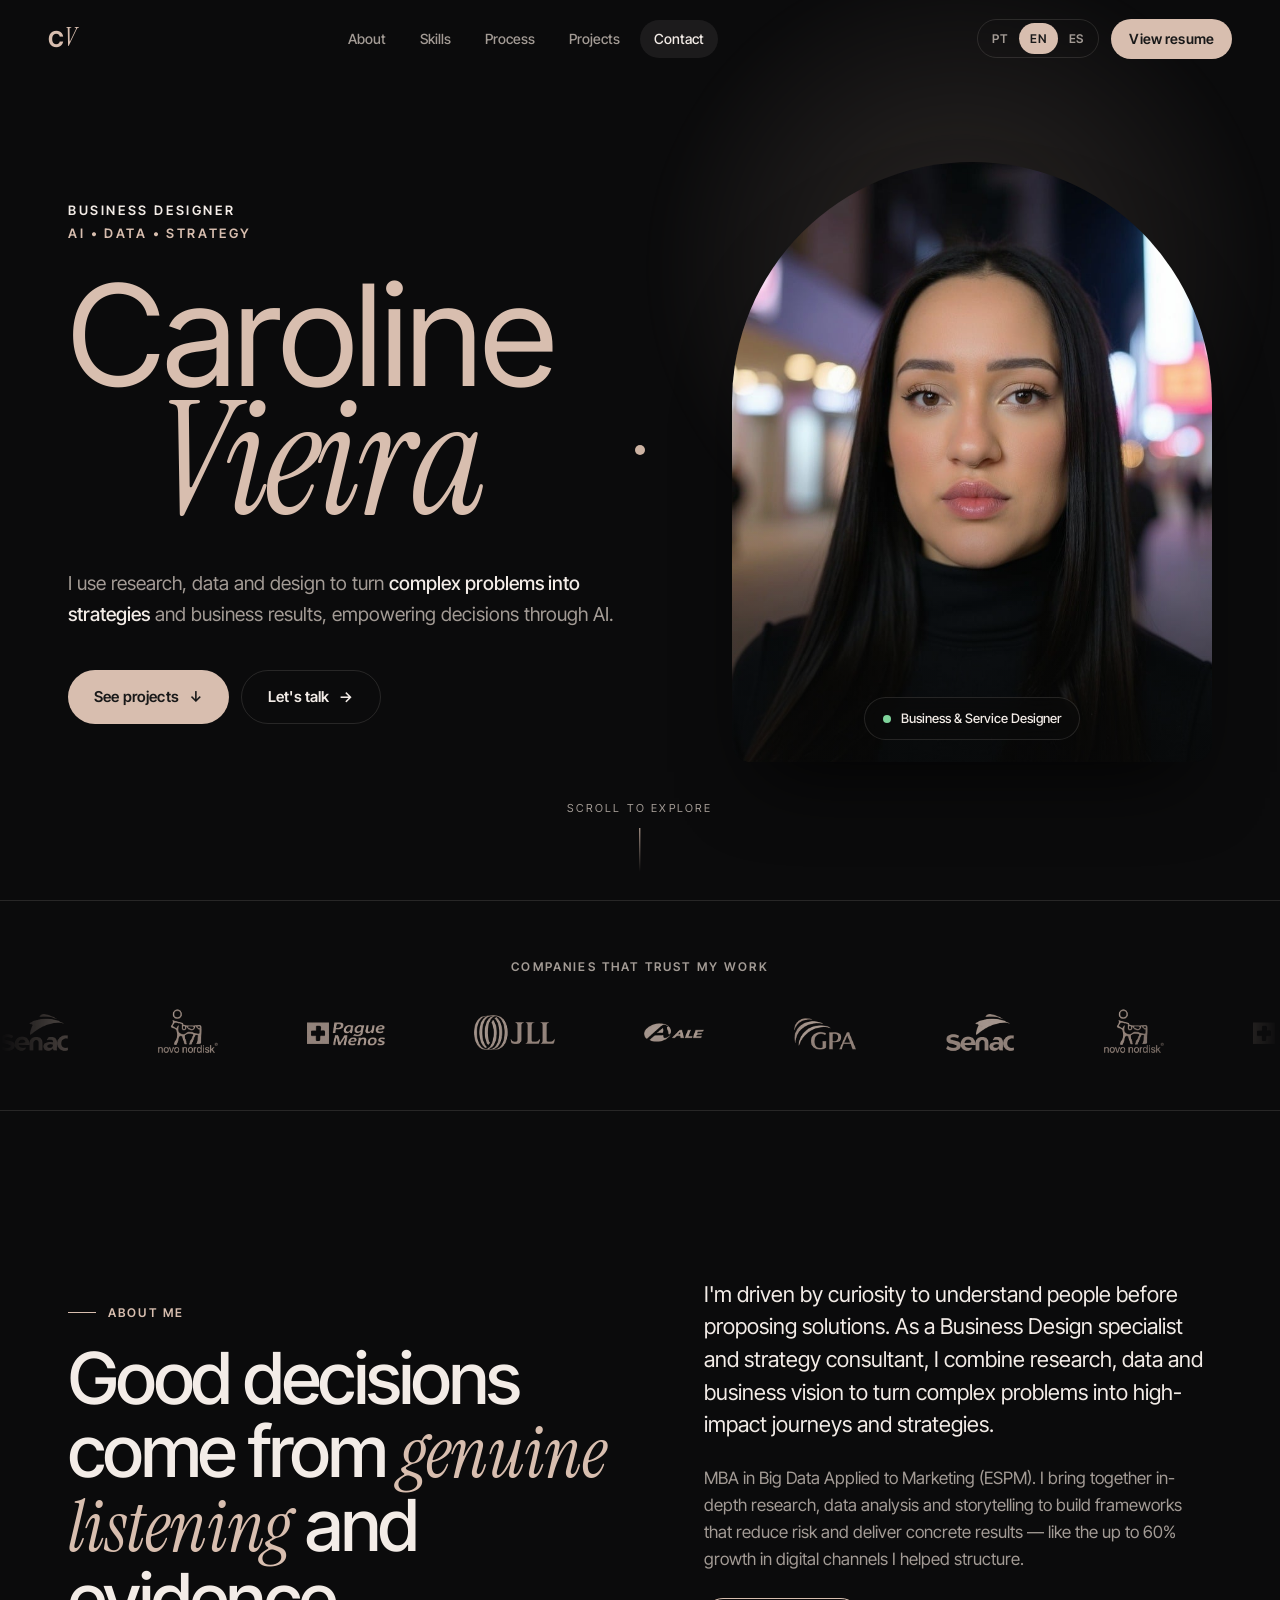
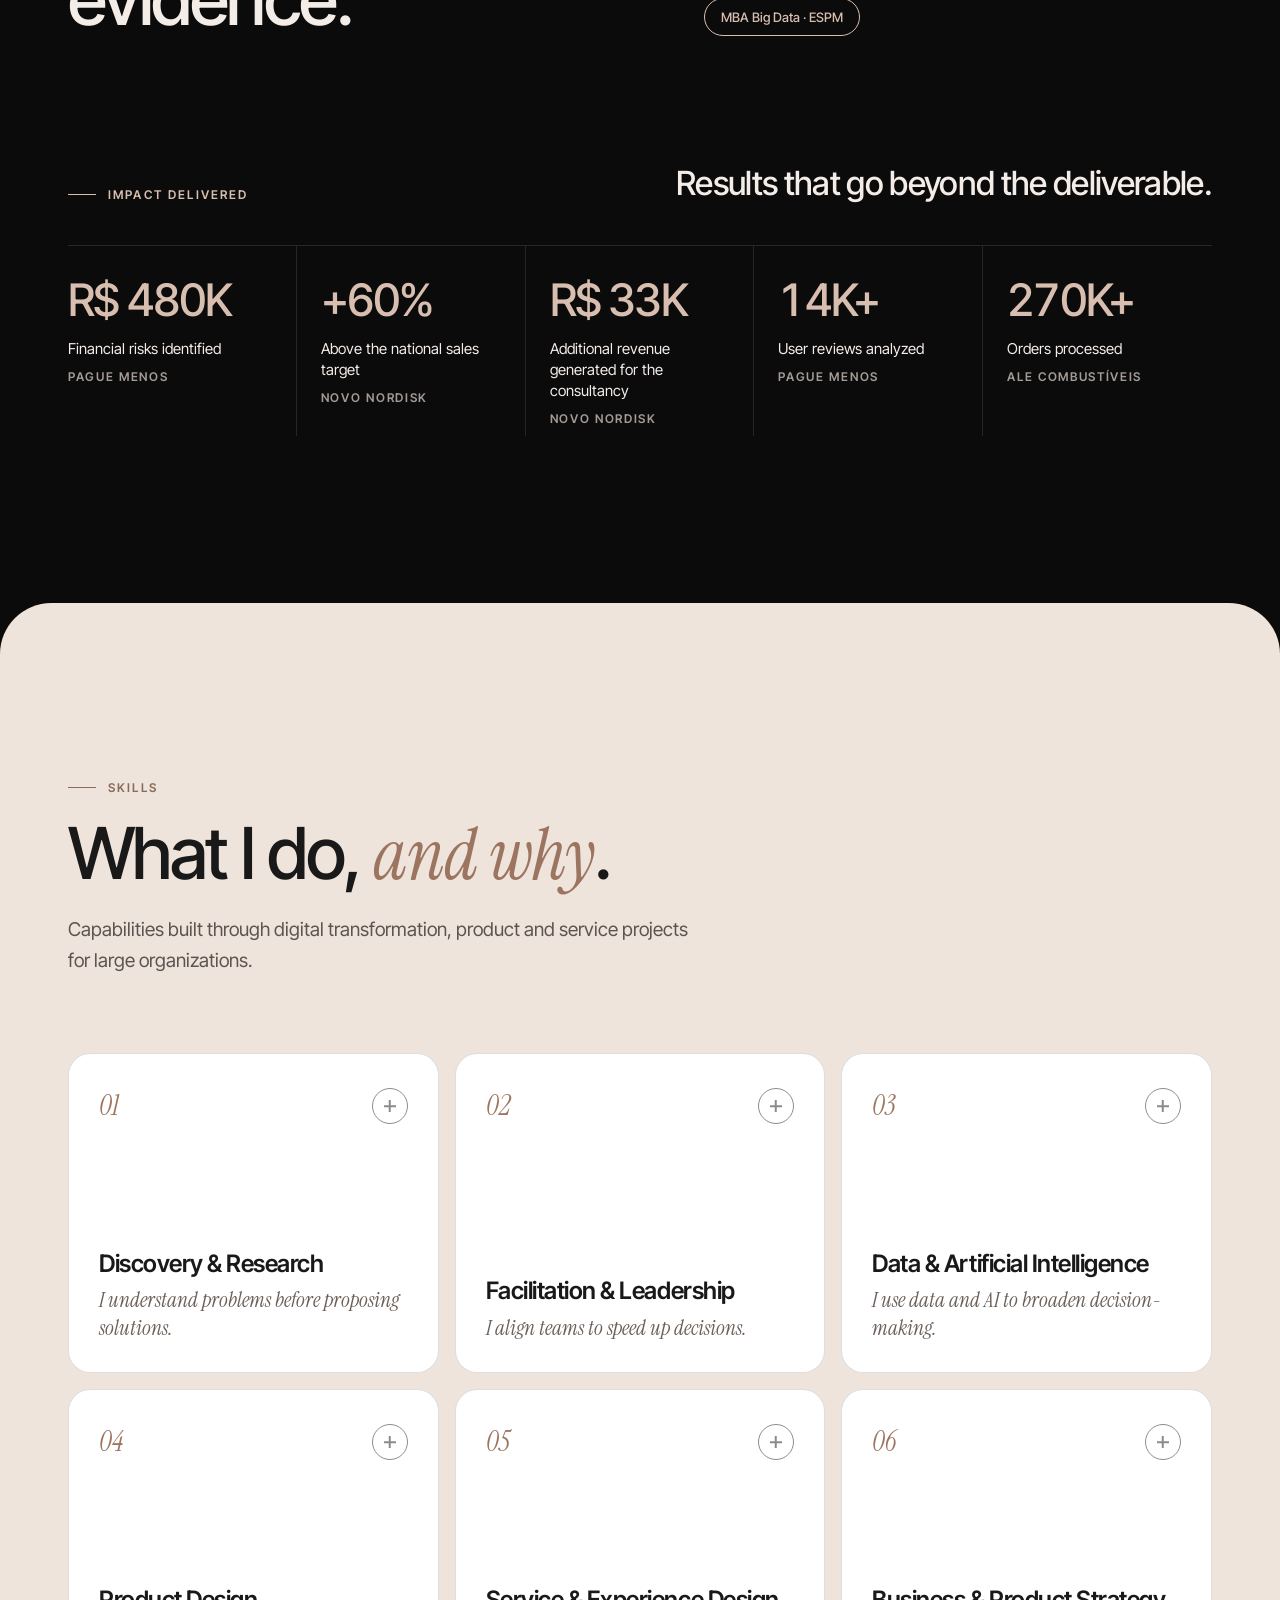
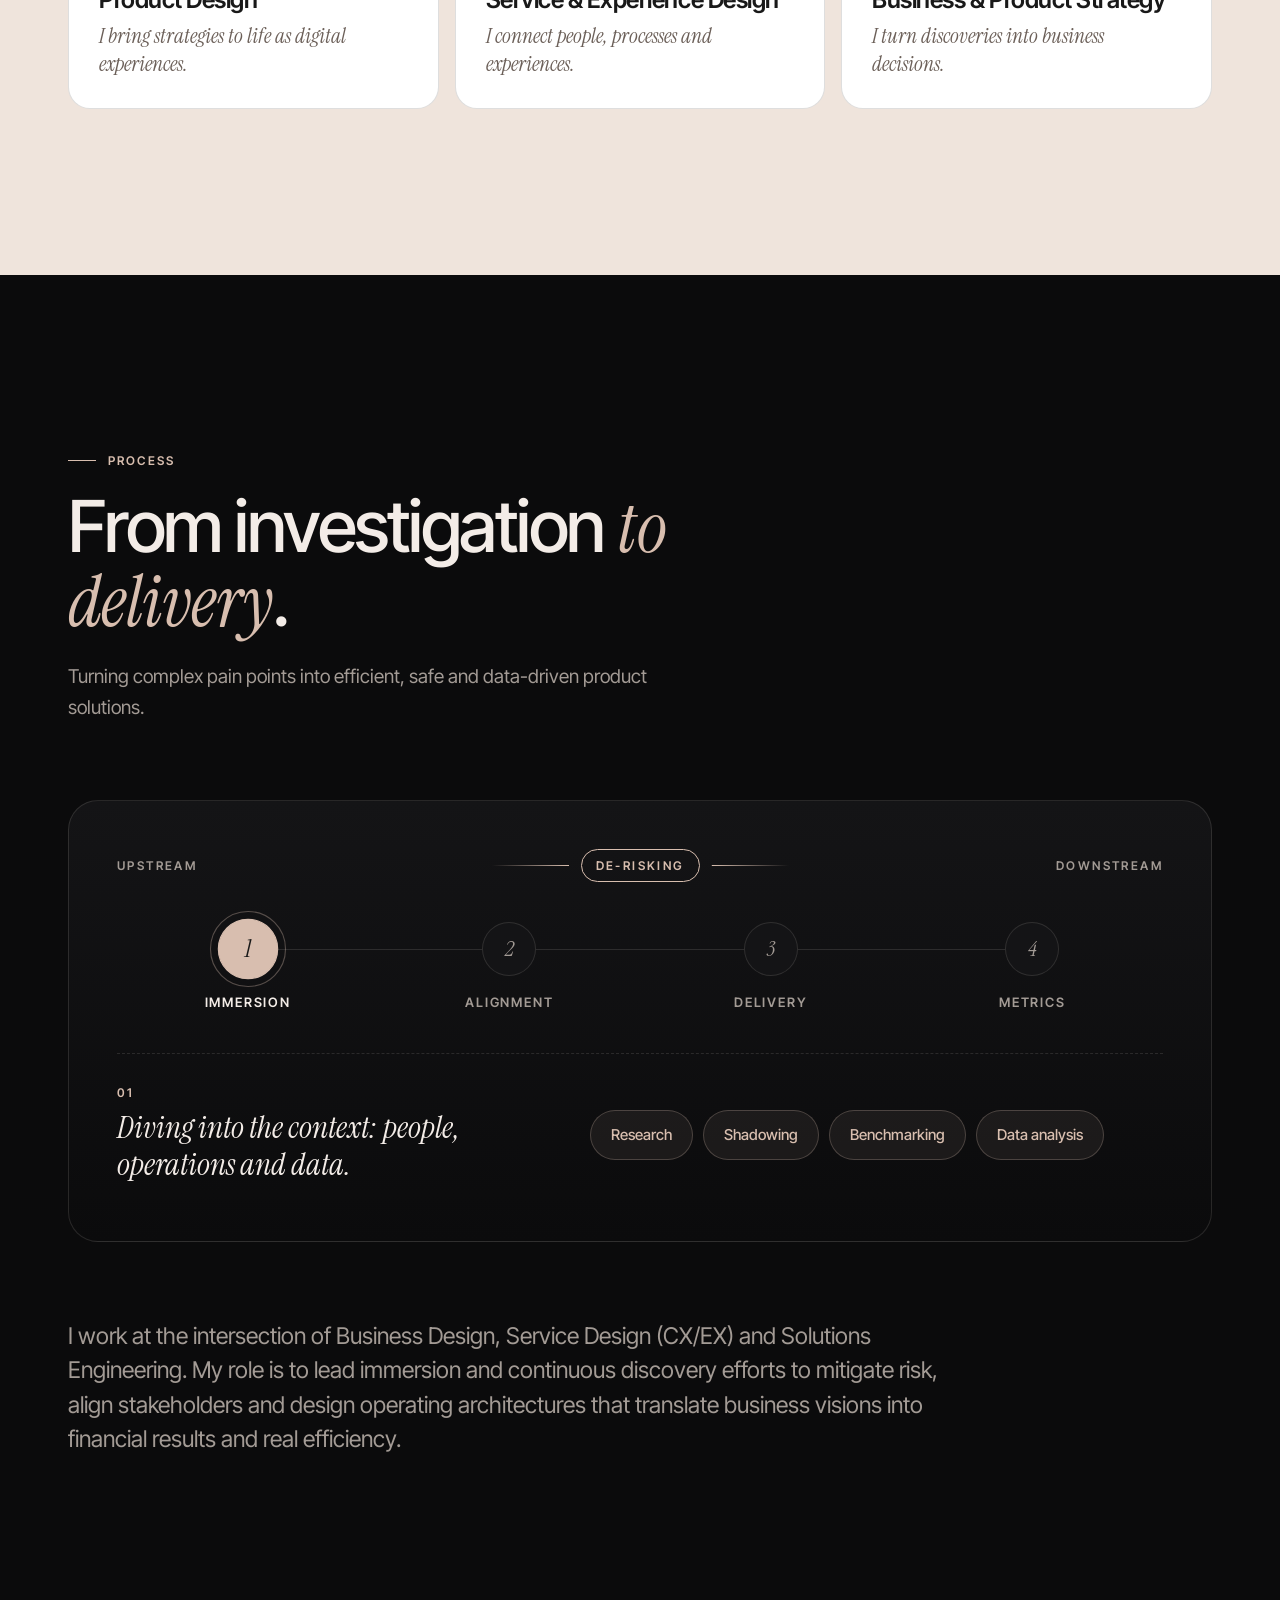
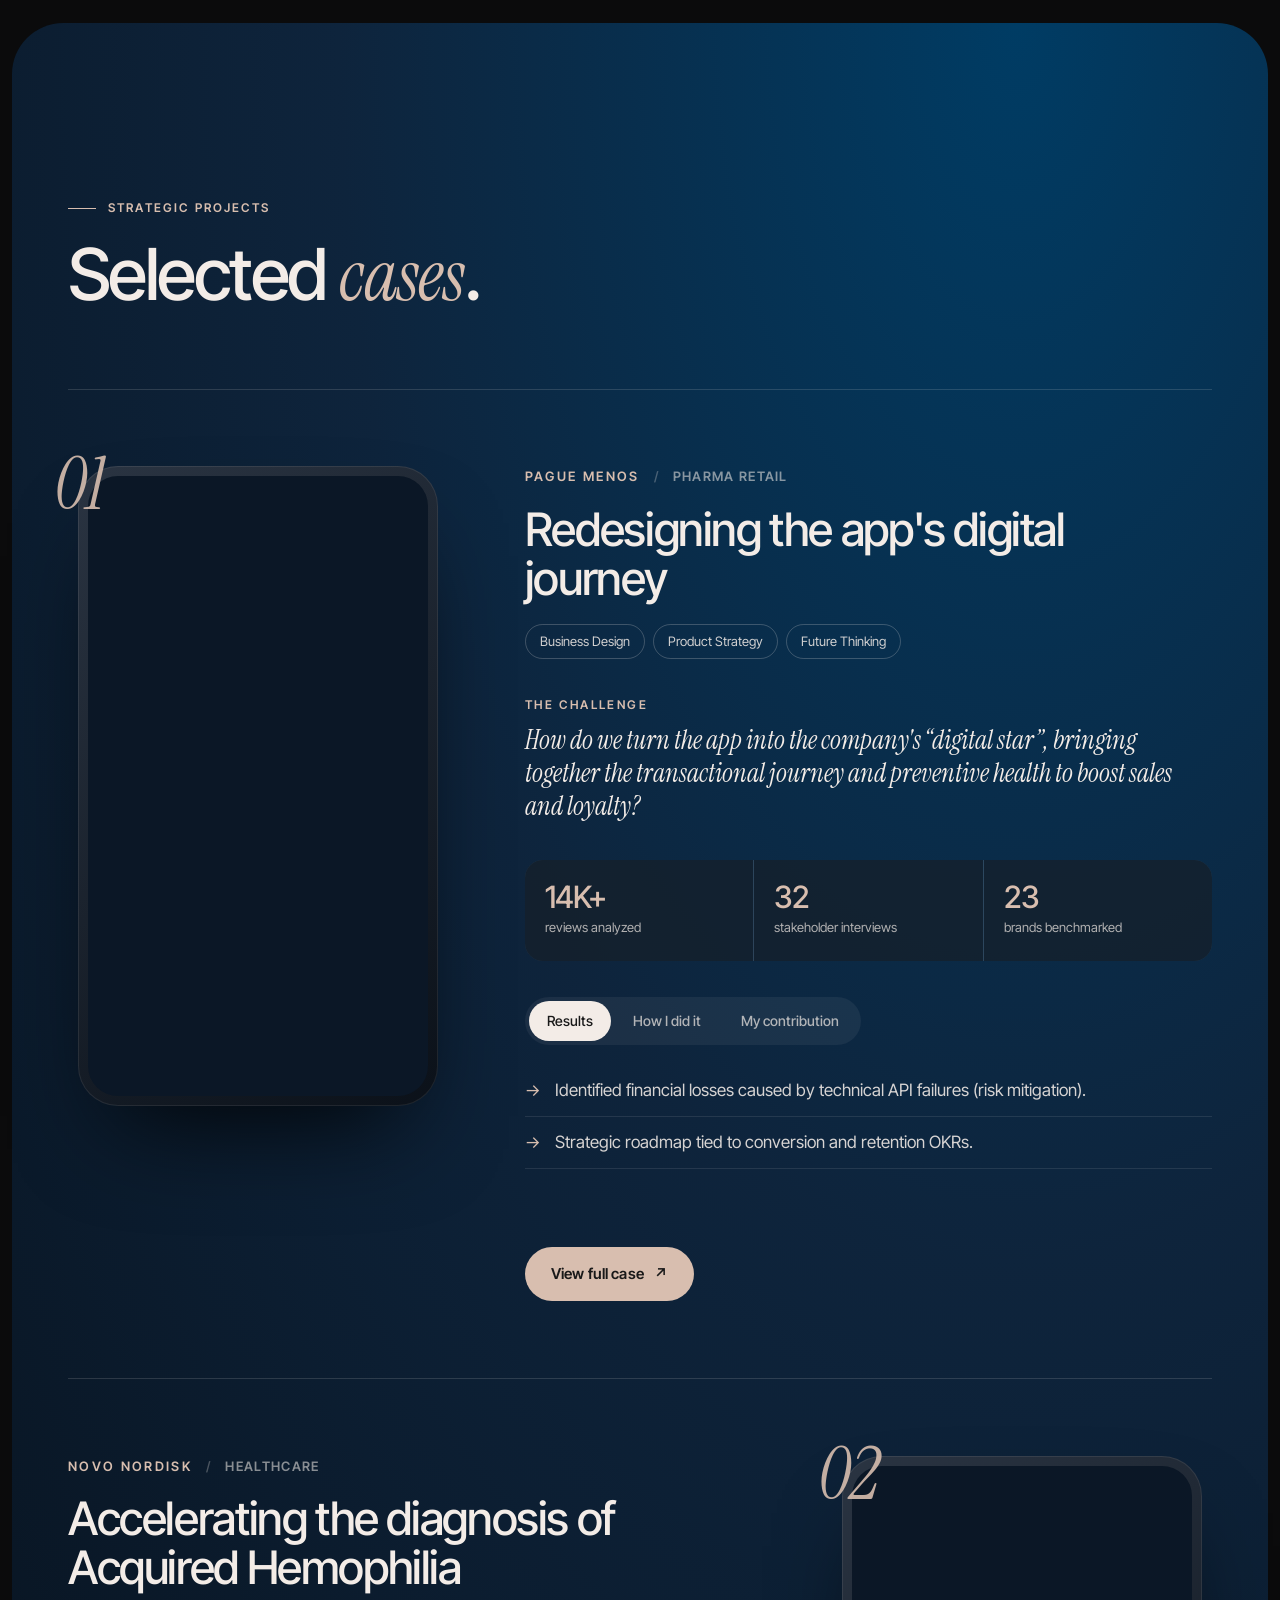
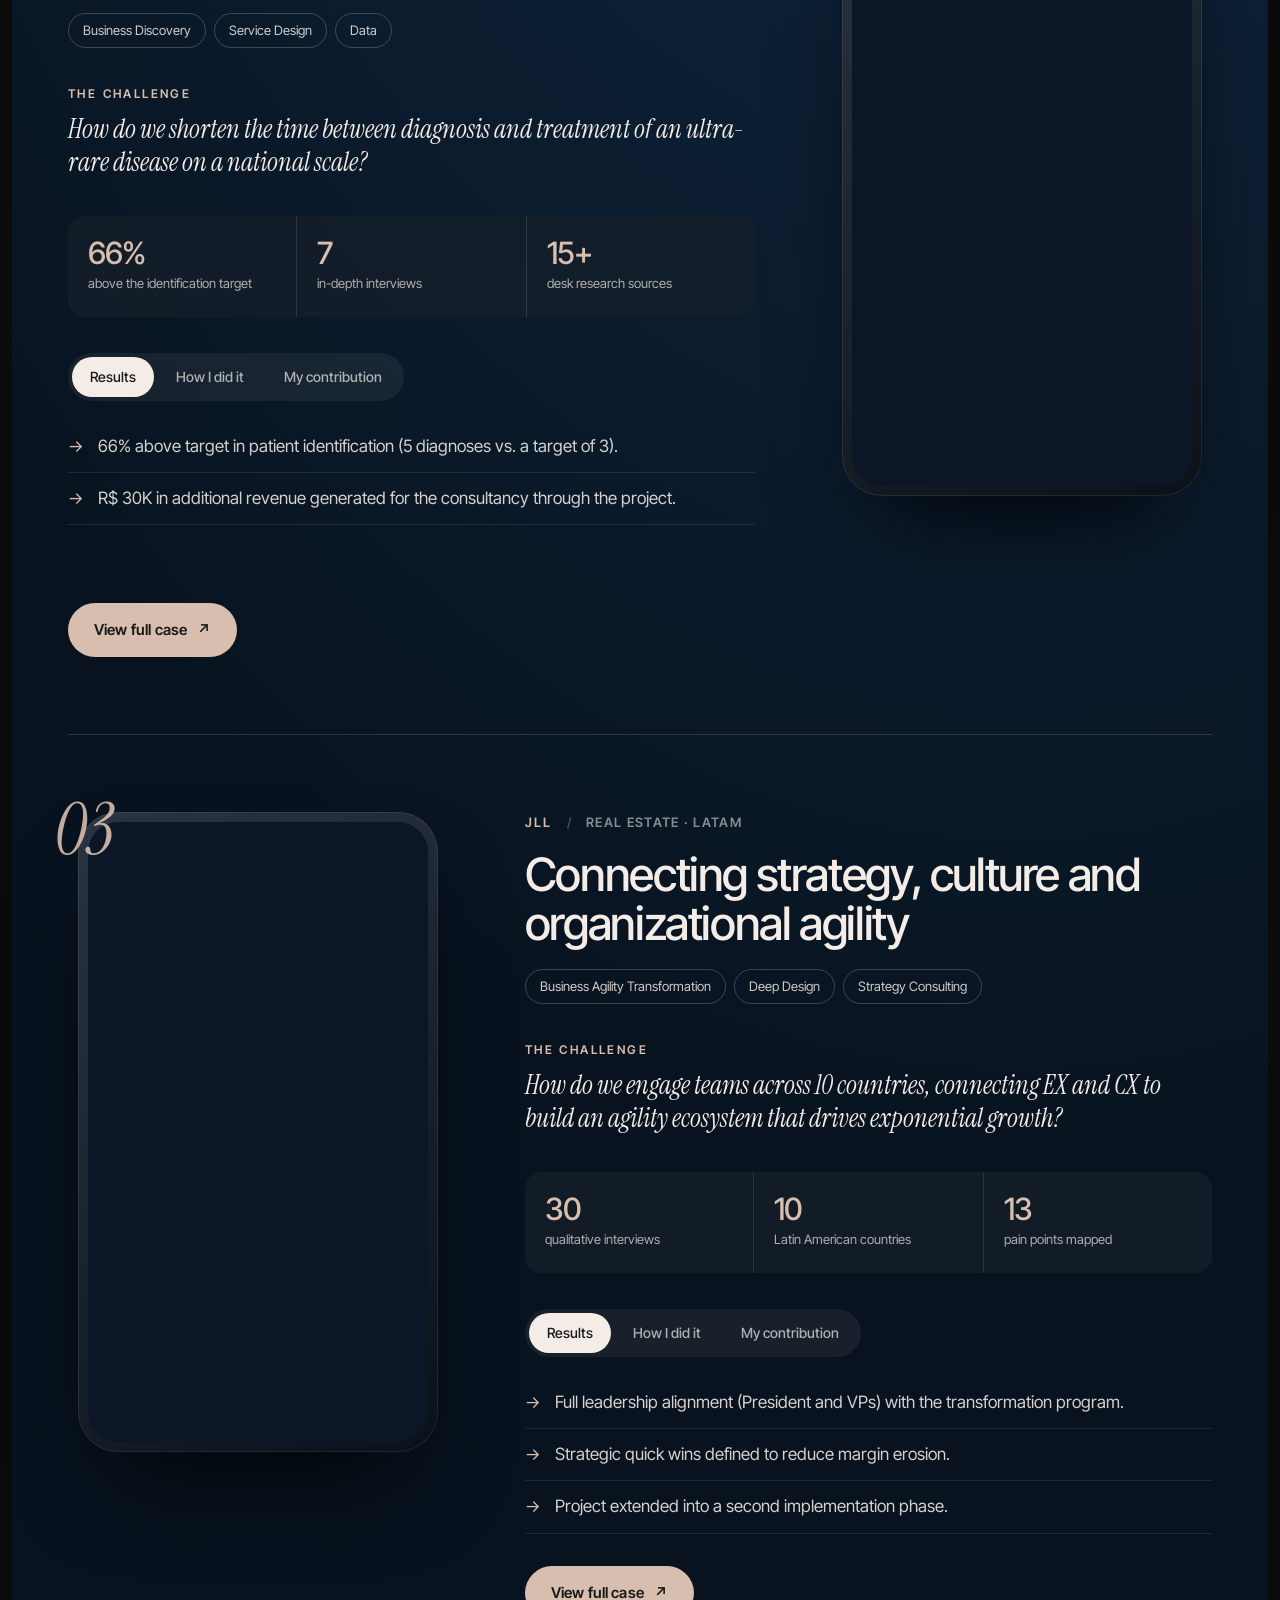
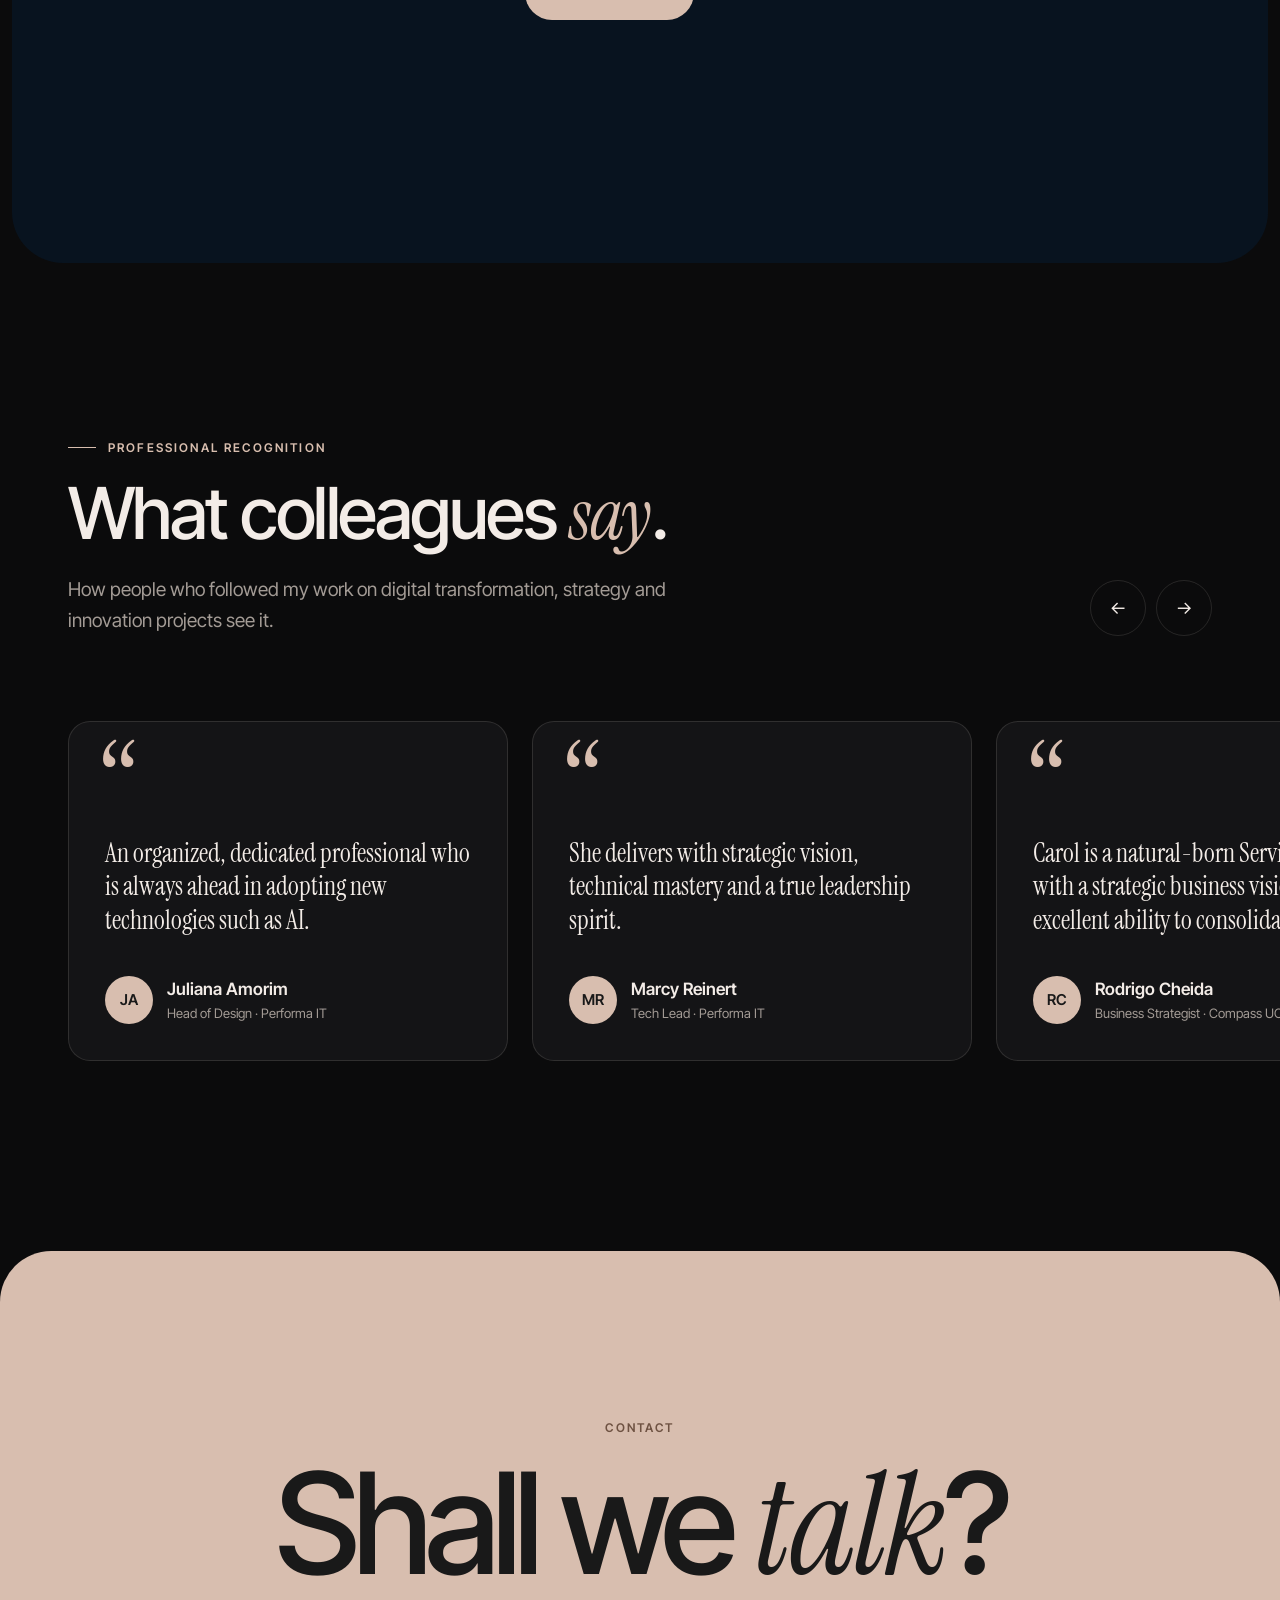
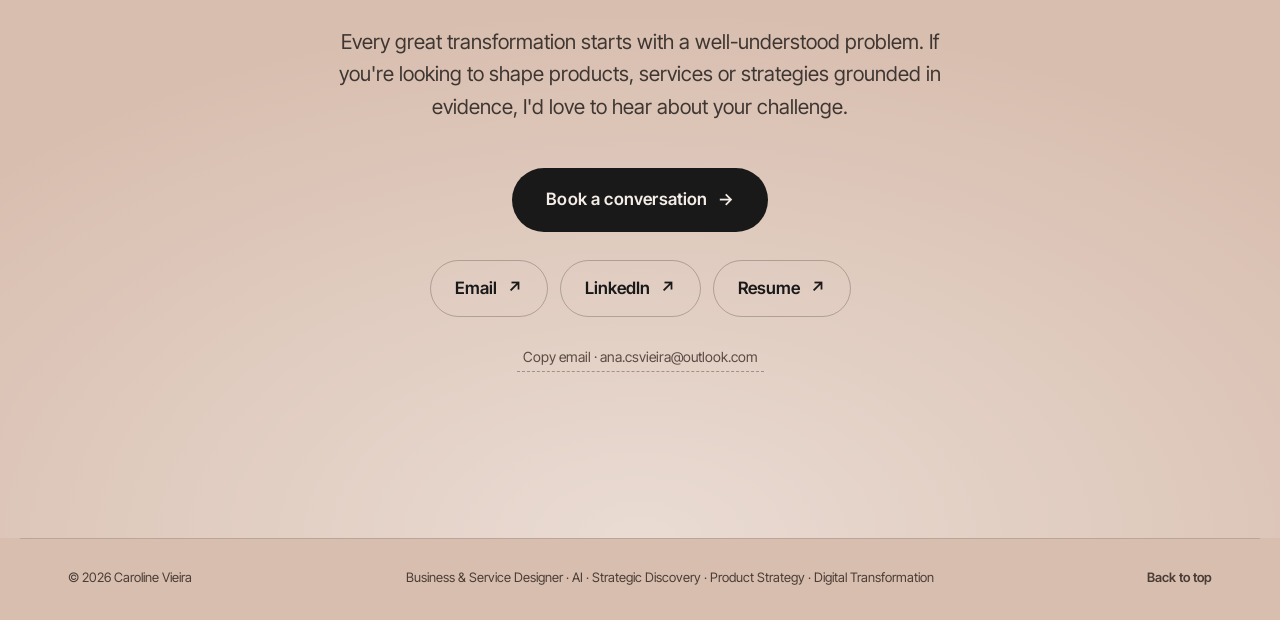
==== index.html @ a414b660 "Portfólio em site: versão interativa e trilíngue (PT/EN/ES) Recria o portfólio do Canva como site es" ====
<!doctype html>
<html lang="pt-BR">
<head>
  <meta charset="utf-8">
  <meta name="viewport" content="width=device-width, initial-scale=1">
  <title>Caroline Vieira — Business Designer | IA • Dados • Estratégia</title>
  <meta name="description" content="Portfólio de Caroline Vieira, Business & Service Designer. Pesquisa, dados e design para transformar problemas complexos em estratégias e resultados de negócio.">
  <meta name="theme-color" content="#0b0b0c">
  <meta property="og:type" content="website">
  <meta property="og:title" content="Caroline Vieira — Business Designer">
  <meta property="og:description" content="IA • Dados • Estratégia. Pesquisa, dados e design para transformar problemas complexos em resultados de negócio.">
  <meta property="og:image" content="assets/img/og-image.jpg">
  <meta name="twitter:card" content="summary_large_image">
  <link rel="icon" href="assets/img/favicon.png">
  <link rel="preconnect" href="https://fonts.googleapis.com">
  <link rel="preconnect" href="https://fonts.gstatic.com" crossorigin>
  <link href="https://fonts.googleapis.com/css2?family=Instrument+Serif:ital@0;1&family=Inter+Tight:wght@300;400;500;600;700&display=swap" rel="stylesheet">
  <link rel="stylesheet" href="assets/css/style.css">
</head>
<body>
  <a class="skip" href="#main">Pular para o conteúdo</a>
  <div class="progress" aria-hidden="true"><span></span></div>
  <div class="cursor" aria-hidden="true"></div>

  <!-- Navegação -->
  <header class="nav" id="nav">
    <a href="#top" class="nav__logo" aria-label="Caroline Vieira">C<em>V</em></a>
    <nav class="nav__links" id="navLinks" aria-label="Principal">
      <a href="#sobre" data-i18n="nav.about">Sobre</a>
      <a href="#habilidades" data-i18n="nav.skills">Habilidades</a>
      <a href="#processo" data-i18n="nav.process">Processo</a>
      <a href="#projetos" data-i18n="nav.projects">Projetos</a>
      <a href="#contato" data-i18n="nav.contact">Contato</a>
    </nav>
    <div class="nav__right">
      <div class="lang" role="group" aria-label="Idioma / Language">
        <button type="button" data-lang="pt" aria-pressed="true">PT</button>
        <button type="button" data-lang="en" aria-pressed="false">EN</button>
        <button type="button" data-lang="es" aria-pressed="false">ES</button>
        <span class="lang__pill" aria-hidden="true"></span>
      </div>
      <a class="btn btn--sand btn--sm nav__cv" data-link="cv" target="_blank" rel="noopener" data-i18n="nav.cv">Acessar CV</a>
      <button class="nav__burger" id="burger" type="button" aria-expanded="false" aria-controls="navLinks">
        <span></span><span></span><span class="sr" data-i18n="nav.menu">Menu</span>
      </button>
    </div>
  </header>

  <main id="main">
    <!-- Hero -->
    <section class="hero" id="top">
      <div class="hero__glow" aria-hidden="true"></div>
      <div class="container hero__grid">
        <div class="hero__text">
          <p class="hero__role reveal">
            <span class="bracket" data-i18n="hero.role1">Business Designer</span>
            <span class="hero__role-sub" data-i18n="hero.role2">IA • Dados • Estratégia</span>
          </p>
          <h1 class="hero__name" aria-label="Caroline Vieira">
            <span class="hero__first" data-split>Caroline</span>
            <span class="hero__last" data-split>Vieira</span>
          </h1>
          <p class="hero__tagline reveal" data-i18n-html="hero.tagline">Uso pesquisa, dados e design para transformar <strong>problemas complexos em estratégias</strong> e resultados de negócio, potencializando decisões por meio da IA.</p>
          <div class="hero__ctas reveal">
            <a href="#projetos" class="btn btn--sand magnetic"><span data-i18n="hero.ctaProjects">Ver projetos</span> <i class="arrow">↓</i></a>
            <a href="#contato" class="btn btn--ghost magnetic"><span data-i18n="hero.ctaContact">Vamos conversar</span> <i class="arrow">→</i></a>
          </div>
        </div>
        <figure class="hero__photo reveal" id="tilt">
          <div class="hero__photo-inner">
            <img src="assets/img/caroline.jpg" alt="Caroline Vieira" width="1024" height="1024" fetchpriority="high">
          </div>
          <figcaption class="hero__badge">
            <span class="dot"></span><span data-i18n="hero.location">Brasil · disponível para projetos remotos</span>
          </figcaption>
        </figure>
      </div>
      <a href="#sobre" class="hero__scroll" aria-hidden="true" tabindex="-1"><span data-i18n="hero.scroll">Role para explorar</span><i></i></a>
    </section>

    <!-- Logos -->
    <section class="clients" aria-labelledby="clientsTitle">
      <p class="eyebrow eyebrow--center" id="clientsTitle" data-i18n="clients.title">Empresas que confiam no meu trabalho</p>
      <div class="marquee">
        <div class="marquee__track" id="logos"></div>
      </div>
    </section>

    <!-- Sobre -->
    <section class="section about" id="sobre">
      <div class="container about__grid">
        <div>
          <p class="eyebrow reveal" data-i18n="about.eyebrow">Sobre mim</p>
          <h2 class="display reveal" data-i18n-html="about.title">Boas decisões nascem da <em>escuta genuína</em> e de evidências.</h2>
        </div>
        <div class="about__body">
          <p class="lead reveal" data-i18n="about.p1"></p>
          <p class="reveal" data-i18n="about.p2"></p>
          <span class="chip chip--outline reveal" data-i18n="about.badge">MBA Big Data · ESPM</span>
        </div>
      </div>

      <div class="container impact">
        <div class="impact__head">
          <p class="eyebrow reveal" data-i18n="impact.eyebrow">Impacto gerado</p>
          <h3 class="h3 reveal" data-i18n="impact.title">Resultados que vão além da entrega.</h3>
        </div>
        <div class="impact__grid" id="impactGrid"></div>
      </div>
    </section>

    <!-- Habilidades -->
    <section class="section skills" id="habilidades">
      <div class="container">
        <div class="section__head">
          <p class="eyebrow reveal" data-i18n="skills.eyebrow">Habilidades</p>
          <h2 class="display reveal" data-i18n-html="skills.title">O que eu faço, <em>e por quê</em>.</h2>
          <p class="section__lead reveal" data-i18n="skills.lead"></p>
        </div>
        <div class="skills__grid" id="skillsGrid"></div>
      </div>
    </section>

    <!-- Processo -->
    <section class="section process" id="processo">
      <div class="container">
        <div class="section__head">
          <p class="eyebrow reveal" data-i18n="process.eyebrow">Processo</p>
          <h2 class="display reveal" data-i18n-html="process.title">Da investigação <em>à entrega</em>.</h2>
          <p class="section__lead reveal" data-i18n="process.lead"></p>
        </div>

        <div class="flow reveal" id="flow">
          <div class="flow__streams" aria-hidden="true">
            <span class="flow__stream" data-i18n="process.upstream">Upstream</span>
            <span class="flow__risk"><i></i><b data-i18n="process.derisking">De-risking</b><i></i></span>
            <span class="flow__stream" data-i18n="process.downstream">Downstream</span>
          </div>
          <div class="flow__track">
            <div class="flow__line" aria-hidden="true"><span id="flowFill"></span></div>
            <div class="flow__steps" id="flowSteps" role="tablist"></div>
          </div>
          <div class="flow__panel" id="flowPanel" role="tabpanel" aria-live="polite"></div>
        </div>

        <p class="process__role reveal" data-i18n="process.role"></p>
      </div>
    </section>

    <!-- Projetos -->
    <section class="section projects" id="projetos">
      <div class="container">
        <div class="section__head">
          <p class="eyebrow reveal" data-i18n="projects.eyebrow">Projetos estratégicos</p>
          <h2 class="display reveal" data-i18n-html="projects.title">Cases <em>selecionados</em>.</h2>
        </div>
        <div id="projectsList"></div>
      </div>
    </section>

    <!-- Depoimentos -->
    <section class="section testimonials" id="depoimentos">
      <div class="container">
        <div class="section__head section__head--row">
          <div>
            <p class="eyebrow reveal" data-i18n="testimonials.eyebrow">Reconhecimento profissional</p>
            <h2 class="display reveal" data-i18n-html="testimonials.title">Quem trabalhou comigo <em>diz</em>.</h2>
            <p class="section__lead reveal" data-i18n="testimonials.lead"></p>
          </div>
          <div class="slider-ctrl reveal">
            <button type="button" class="circle-btn" id="tPrev" data-i18n-aria="testimonials.prev">←</button>
            <button type="button" class="circle-btn" id="tNext" data-i18n-aria="testimonials.next">→</button>
          </div>
        </div>
      </div>
      <div class="tslider" id="tSlider" tabindex="0"></div>
    </section>

    <!-- Contato -->
    <section class="section contact" id="contato">
      <div class="container contact__inner">
        <p class="eyebrow eyebrow--center reveal" data-i18n="contact.eyebrow">Contato</p>
        <h2 class="contact__title reveal" data-i18n-html="contact.title">Vamos <em>conversar</em>?</h2>
        <p class="contact__lead reveal" data-i18n="contact.lead"></p>
        <a class="btn btn--sand btn--lg magnetic reveal" data-link="whatsapp" target="_blank" rel="noopener"><span data-i18n="contact.schedule">Agendar uma conversa</span> <i class="arrow">→</i></a>
        <div class="contact__links reveal">
          <a data-link="email" class="contact__link"><span data-i18n="contact.email">E-mail</span><i class="arrow">↗</i></a>
          <a data-link="linkedin" target="_blank" rel="noopener" class="contact__link"><span data-i18n="contact.linkedin">LinkedIn</span><i class="arrow">↗</i></a>
          <a data-link="cv" target="_blank" rel="noopener" class="contact__link"><span data-i18n="contact.cv">Currículo</span><i class="arrow">↗</i></a>
        </div>
        <button type="button" class="copy reveal" id="copyEmail"><span id="copyLabel" data-i18n="contact.copy">Copiar e-mail</span> · <span class="copy__addr"></span></button>
      </div>
    </section>
  </main>

  <footer class="footer">
    <div class="container footer__inner">
      <p>© <span id="year">2026</span> Caroline Vieira</p>
      <p class="footer__line" data-i18n="footer.line"></p>
      <a href="#top" data-i18n="footer.top">Voltar ao topo</a>
    </div>
  </footer>

  <script src="assets/js/i18n.js"></script>
  <script src="assets/js/main.js"></script>
</body>
</html>
---- assets/css/style.css ----
/* ==========================================================
   Caroline Vieira — Portfólio
   Paleta herdada do portfólio no Canva: preto, areia e azul-marinho
   ========================================================== */
:root {
  --bg: #0b0b0c;
  --bg-2: #141416;
  --ink: #f3ece7;
  --muted: #a39b95;
  --sand: #d8beaf;
  --sand-2: #c4a493;
  --sand-soft: #efe4dc;
  --navy: #0e243c;
  --navy-2: #003c64;
  --dark-ink: #191919;
  --line: rgba(243, 236, 231, 0.12);
  --line-dark: rgba(25, 25, 25, 0.14);

  --serif: "Instrument Serif", "Times New Roman", serif;
  --sans: "Inter Tight", system-ui, -apple-system, "Segoe UI", sans-serif;

  --radius: 22px;
  --gutter: clamp(16px, 4vw, 48px);
  --ease: cubic-bezier(0.22, 1, 0.36, 1);
}

*, *::before, *::after { box-sizing: border-box; }
html { scroll-behavior: smooth; -webkit-text-size-adjust: 100%; }
@media (prefers-reduced-motion: reduce) { html { scroll-behavior: auto; } }

body {
  margin: 0;
  background: var(--bg);
  color: var(--ink);
  font-family: var(--sans);
  font-size: 17px;
  line-height: 1.6;
  -webkit-font-smoothing: antialiased;
  overflow-x: hidden;
}
img, video { display: block; max-width: 100%; }
a { color: inherit; text-decoration: none; }
button { font: inherit; color: inherit; background: none; border: 0; cursor: pointer; }
ul { margin: 0; padding: 0; list-style: none; }
h1, h2, h3, p, figure, blockquote { margin: 0; }
em { font-family: var(--serif); font-style: italic; font-weight: 400; }
::selection { background: var(--sand); color: var(--dark-ink); }
:focus-visible { outline: 2px solid var(--sand); outline-offset: 3px; border-radius: 6px; }

.container { width: 100%; max-width: 1240px; margin: 0 auto; padding: 0 var(--gutter); }
.sr { position: absolute; width: 1px; height: 1px; overflow: hidden; clip: rect(0 0 0 0); white-space: nowrap; }
.skip { position: fixed; left: 16px; top: -60px; z-index: 200; background: var(--sand); color: var(--dark-ink); padding: 10px 16px; border-radius: 99px; transition: top .2s; }
.skip:focus { top: 16px; }

/* ---------- Tipografia ---------- */
.eyebrow {
  display: inline-flex; align-items: center; gap: 12px;
  font-size: 12px; font-weight: 600; letter-spacing: .18em; text-transform: uppercase;
  color: var(--sand); margin-bottom: 20px;
}
.eyebrow::before { content: ""; width: 28px; height: 1px; background: currentColor; }
.eyebrow--center { display: flex; justify-content: center; }
.eyebrow--center::before { display: none; }

.display {
  font-size: clamp(38px, 5.6vw, 76px);
  line-height: 1.02; letter-spacing: -0.035em; font-weight: 500;
}
.display em { letter-spacing: -0.01em; color: var(--sand); }
.h3 { font-size: clamp(24px, 2.6vw, 34px); line-height: 1.15; letter-spacing: -0.02em; font-weight: 500; }
.lead { font-size: clamp(19px, 1.7vw, 23px); line-height: 1.5; color: var(--ink); }

.section { padding: clamp(96px, 13vw, 168px) 0; position: relative; }
.section__head { max-width: 820px; margin-bottom: clamp(48px, 6vw, 80px); }
.section__head--row { max-width: none; display: flex; justify-content: space-between; align-items: flex-end; gap: 32px; }
.section__head--row > div:first-child { max-width: 760px; }
.section__lead { margin-top: 24px; color: var(--muted); font-size: 19px; max-width: 620px; }

/* ---------- Botões ---------- */
.btn {
  --h: 54px;
  display: inline-flex; align-items: center; justify-content: center; gap: 10px;
  height: var(--h); padding: 0 26px; border-radius: 99px;
  font-weight: 600; font-size: 15px; letter-spacing: .01em; white-space: nowrap;
  transition: background .3s var(--ease), color .3s var(--ease), border-color .3s, transform .35s var(--ease);
}
.btn--sm { --h: 40px; padding: 0 18px; font-size: 14px; }
.btn--lg { --h: 64px; padding: 0 34px; font-size: 17px; }
.btn--sand { background: var(--sand); color: var(--dark-ink); }
.btn--sand:hover { background: var(--ink); }
.btn--ghost { border: 1px solid var(--line); color: var(--ink); }
.btn--ghost:hover { border-color: var(--sand); color: var(--sand); }
.arrow { font-style: normal; display: inline-block; transition: transform .35s var(--ease); }
.btn:hover .arrow, .contact__link:hover .arrow { transform: translate(3px, -1px); }

.chip { display: inline-flex; padding: 8px 16px; border-radius: 99px; font-size: 13px; font-weight: 500; }
.chip--outline { border: 1px solid var(--sand); color: var(--sand); }

/* ---------- Barra de progresso e cursor ---------- */
.progress { position: fixed; inset: 0 0 auto; height: 2px; z-index: 120; pointer-events: none; }
.progress span { display: block; height: 100%; background: var(--sand); transform-origin: 0 50%; transform: scaleX(0); }

.cursor {
  position: fixed; left: 0; top: 0; z-index: 150; pointer-events: none;
  width: 10px; height: 10px; margin: -5px 0 0 -5px; border-radius: 50%;
  background: var(--sand); mix-blend-mode: difference; opacity: 0;
  transition: width .3s var(--ease), height .3s var(--ease), margin .3s var(--ease), opacity .3s;
}
.has-cursor .cursor { opacity: 1; }
.cursor.is-hover { width: 44px; height: 44px; margin: -22px 0 0 -22px; opacity: .55; }
.cursor.is-drag { width: 64px; height: 64px; margin: -32px 0 0 -32px; opacity: .4; }

/* ---------- Navegação ---------- */
.nav {
  position: fixed; inset: 0 0 auto; z-index: 100;
  display: flex; align-items: center; justify-content: space-between; gap: 24px;
  padding: 18px var(--gutter);
  transition: background .4s, transform .5s var(--ease), padding .4s, border-color .4s;
  border-bottom: 1px solid transparent;
}
.nav.is-scrolled { background: rgba(11, 11, 12, .72); backdrop-filter: blur(16px) saturate(1.4); -webkit-backdrop-filter: blur(16px) saturate(1.4); padding-top: 12px; padding-bottom: 12px; border-color: var(--line); }
.nav.is-hidden { transform: translateY(-100%); }
.nav__logo { font-size: 22px; font-weight: 700; letter-spacing: -0.04em; color: var(--sand); }
.nav__logo em { font-size: 26px; margin-left: 1px; }
.nav__links { display: flex; gap: 6px; }
.nav__links a { position: relative; padding: 8px 14px; font-size: 14px; font-weight: 500; color: var(--muted); border-radius: 99px; transition: color .25s, background .25s; }
.nav__links a:hover, .nav__links a.is-active { color: var(--ink); }
.nav__links a.is-active { background: rgba(243, 236, 231, .07); }
.nav__right { display: flex; align-items: center; gap: 12px; }

.lang { position: relative; display: flex; padding: 3px; border: 1px solid var(--line); border-radius: 99px; }
.lang button { position: relative; z-index: 1; padding: 6px 11px; font-size: 12px; font-weight: 600; letter-spacing: .08em; color: var(--muted); transition: color .3s; }
.lang button[aria-pressed="true"] { color: var(--dark-ink); }
.lang__pill { position: absolute; left: 0; top: 3px; bottom: 3px; border-radius: 99px; background: var(--sand); transition: transform .45s var(--ease), width .45s var(--ease); }

.nav__burger { display: none; width: 44px; height: 44px; border-radius: 50%; border: 1px solid var(--line); position: relative; }
.nav__burger span:not(.sr) { position: absolute; left: 13px; right: 13px; height: 1.5px; background: var(--ink); transition: transform .4s var(--ease); }
.nav__burger span:nth-child(1) { top: 18px; }
.nav__burger span:nth-child(2) { top: 24px; }
.menu-open .nav__burger span:nth-child(1) { transform: translateY(3px) rotate(45deg); }
.menu-open .nav__burger span:nth-child(2) { transform: translateY(-3px) rotate(-45deg); }

/* ---------- Hero ---------- */
.hero { position: relative; min-height: 100svh; display: flex; align-items: center; padding: 120px 0 96px; overflow: hidden; }
.hero__glow {
  position: absolute; inset: -20% -10% auto auto; width: 70vw; height: 70vw; max-width: 900px; max-height: 900px;
  background: radial-gradient(closest-side, rgba(216, 190, 175, .16), transparent 70%);
  filter: blur(10px); pointer-events: none; animation: float 14s ease-in-out infinite alternate;
}
@keyframes float { to { transform: translate(-8%, 10%) scale(1.08); } }
.hero__grid { display: grid; grid-template-columns: 1.25fr 1fr; gap: clamp(32px, 5vw, 80px); align-items: center; }

.hero__role { display: flex; flex-direction: column; gap: 2px; margin-bottom: 28px; font-size: 13px; font-weight: 600; letter-spacing: .2em; text-transform: uppercase; }
.bracket { position: relative; display: inline-block; align-self: flex-start; color: var(--ink); }
.hero__role-sub { color: var(--sand); }

.hero__name { font-weight: 400; line-height: .9; letter-spacing: -0.05em; color: var(--sand); margin-bottom: 36px; }
.hero__first { display: block; font-family: var(--sans); font-size: clamp(64px, 11vw, 168px); font-weight: 400; }
.hero__last { display: block; font-family: var(--serif); font-style: italic; font-size: clamp(72px, 12.4vw, 190px); letter-spacing: -0.03em; padding-left: .55em; margin-top: -.06em; }
.char { display: inline-block; opacity: 0; transform: translateY(60%) rotate(4deg); filter: blur(6px); }
.is-loaded .char { animation: charIn 1.1s var(--ease) forwards; animation-delay: calc(var(--i) * 45ms + 150ms); }
@keyframes charIn { to { opacity: 1; transform: none; filter: none; } }

.hero__tagline { max-width: 560px; font-size: clamp(18px, 1.5vw, 21px); color: var(--muted); margin-bottom: 40px; }
.hero__tagline strong { color: var(--ink); font-weight: 500; }
.hero__ctas { display: flex; flex-wrap: wrap; gap: 12px; }

.hero__photo { position: relative; perspective: 1000px; --rx: 0deg; --ry: 0deg; }
.hero__photo-inner {
  position: relative; aspect-ratio: 4 / 5; border-radius: 280px 280px var(--radius) var(--radius); overflow: hidden;
  transform: rotateX(var(--rx)) rotateY(var(--ry)); transition: transform .6s var(--ease);
  box-shadow: 0 40px 80px -30px rgba(0, 0, 0, .8);
}
.hero__photo-inner::after { content: ""; position: absolute; inset: 0; background: linear-gradient(180deg, transparent 55%, rgba(11, 11, 12, .55)); }
.hero__photo img { width: 100%; height: 100%; object-fit: cover; object-position: 50% 30%; transform: scale(1.06); transition: transform 1.2s var(--ease); }
.hero__photo:hover img { transform: scale(1.1); }
.hero__badge {
  position: absolute; left: 50%; bottom: 22px; transform: translateX(-50%); z-index: 2;
  display: flex; align-items: center; gap: 10px; white-space: nowrap;
  padding: 10px 18px; border-radius: 99px; font-size: 13px; font-weight: 500;
  background: rgba(11, 11, 12, .55); backdrop-filter: blur(12px); -webkit-backdrop-filter: blur(12px); border: 1px solid var(--line);
}
.dot { width: 8px; height: 8px; border-radius: 50%; background: #7fd49b; box-shadow: 0 0 0 0 rgba(127, 212, 155, .6); animation: pulse 2s infinite; }
@keyframes pulse { 70% { box-shadow: 0 0 0 10px rgba(127, 212, 155, 0); } 100% { box-shadow: 0 0 0 0 rgba(127, 212, 155, 0); } }

.hero__scroll { position: absolute; left: 50%; bottom: 28px; transform: translateX(-50%); display: flex; flex-direction: column; align-items: center; gap: 10px; font-size: 11px; letter-spacing: .2em; text-transform: uppercase; color: var(--muted); }
.hero__scroll i { width: 1px; height: 44px; background: linear-gradient(var(--sand), transparent); animation: drip 2.2s var(--ease) infinite; transform-origin: top; }
@keyframes drip { 0% { transform: scaleY(0); } 50% { transform: scaleY(1); } 100% { transform: scaleY(1); opacity: 0; } }

/* ---------- Logos ---------- */
.clients { padding: 56px 0 24px; border-top: 1px solid var(--line); border-bottom: 1px solid var(--line); }
.clients .eyebrow { color: var(--muted); margin-bottom: 32px; }
.marquee { overflow: hidden; -webkit-mask: linear-gradient(90deg, transparent, #000 12%, #000 88%, transparent); mask: linear-gradient(90deg, transparent, #000 12%, #000 88%, transparent); padding-bottom: 32px; }
.marquee__track { display: flex; width: max-content; animation: marquee 32s linear infinite; }
.marquee:hover .marquee__track { animation-play-state: paused; }
.marquee__track ul { display: flex; align-items: center; gap: clamp(56px, 7vw, 104px); padding-right: clamp(56px, 7vw, 104px); }
.marquee__track img { height: clamp(34px, 3.6vw, 48px); width: auto; opacity: .75; transition: opacity .3s, transform .3s; }
.marquee__track img:hover { opacity: 1; transform: scale(1.06); }
@keyframes marquee { to { transform: translateX(-50%); } }

/* ---------- Sobre + Impacto ---------- */
.about__grid { display: grid; grid-template-columns: 1.1fr 1fr; gap: clamp(40px, 6vw, 96px); align-items: end; }
.about__body { display: flex; flex-direction: column; gap: 24px; align-items: flex-start; }
.about__body p:not(.lead) { color: var(--muted); }

.impact { margin-top: clamp(80px, 10vw, 140px); }
.impact__head { display: flex; justify-content: space-between; align-items: baseline; gap: 24px; flex-wrap: wrap; margin-bottom: 40px; }
.impact__head .eyebrow { margin: 0; }
.impact__grid { display: grid; grid-template-columns: repeat(5, 1fr); border-top: 1px solid var(--line); }
.stat { padding: 32px 24px 8px 0; border-right: 1px solid var(--line); }
.stat + .stat { padding-left: 24px; }
.stat:last-child { border-right: 0; }
.stat__value { font-size: clamp(34px, 3.5vw, 52px); line-height: 1; letter-spacing: -0.04em; color: var(--sand); font-weight: 500; font-variant-numeric: tabular-nums; white-space: nowrap; margin-bottom: 16px; }
.stat__label { font-size: 15px; line-height: 1.4; color: var(--ink); margin-bottom: 8px; }
.stat__client { font-size: 12px; font-weight: 600; letter-spacing: .14em; text-transform: uppercase; color: var(--muted); }

/* ---------- Habilidades (fundo areia) ---------- */
.skills { background: var(--sand-soft); color: var(--dark-ink); border-radius: clamp(28px, 4vw, 56px) clamp(28px, 4vw, 56px) 0 0; }
.skills .eyebrow { color: #8a6a58; }
.skills .display em { color: #9c7560; }
.skills .section__lead { color: #5b5450; }
.skills__grid { display: grid; grid-template-columns: repeat(3, 1fr); gap: 16px; }
.skill {
  --mx: 50%; --my: 50%;
  position: relative; overflow: hidden; isolation: isolate;
  display: flex; flex-direction: column; min-height: 320px; padding: 30px;
  background: #fff; border-radius: var(--radius); border: 1px solid var(--line-dark);
  transition: transform .5s var(--ease), box-shadow .5s var(--ease), background .5s, color .5s;
  cursor: default;
}
.skill::before {
  content: ""; position: absolute; inset: 0; z-index: -1; opacity: 0; transition: opacity .5s;
  background: radial-gradient(420px circle at var(--mx) var(--my), rgba(216, 190, 175, .55), transparent 60%);
}
.skill:hover, .skill.is-open { transform: translateY(-6px); box-shadow: 0 30px 60px -30px rgba(60, 40, 30, .35); background: var(--dark-ink); color: var(--ink); }
.skill:hover::before, .skill.is-open::before { opacity: .35; }
.skill__top { display: flex; justify-content: space-between; align-items: center; margin-bottom: auto; padding-bottom: 48px; }
.skill__num { font-family: var(--serif); font-style: italic; font-size: 28px; color: #9c7560; transition: color .5s; }
.skill:hover .skill__num, .skill.is-open .skill__num { color: var(--sand); }
.skill__plus { position: relative; width: 36px; height: 36px; border-radius: 50%; border: 1px solid currentColor; opacity: .5; transition: transform .5s var(--ease), opacity .3s; }
.skill__plus::before, .skill__plus::after { content: ""; position: absolute; left: 50%; top: 50%; width: 12px; height: 1.5px; background: currentColor; transform: translate(-50%, -50%); }
.skill__plus::after { transform: translate(-50%, -50%) rotate(90deg); }
.skill:hover .skill__plus, .skill.is-open .skill__plus { transform: rotate(135deg); opacity: 1; }
.skill__title { font-size: 24px; line-height: 1.15; letter-spacing: -0.02em; font-weight: 600; margin-bottom: 10px; }
.skill__statement { font-family: var(--serif); font-style: italic; font-size: 21px; line-height: 1.3; color: #6b5f58; transition: color .5s; }
.skill:hover .skill__statement, .skill.is-open .skill__statement { color: var(--sand); }
.skill__tags { display: flex; flex-wrap: wrap; gap: 6px; max-height: 0; opacity: 0; overflow: hidden; transition: max-height .6s var(--ease), opacity .4s, margin .5s var(--ease); }
.skill:hover .skill__tags, .skill.is-open .skill__tags, .skill:focus-within .skill__tags { max-height: 200px; opacity: 1; margin-top: 20px; }
.skill__tags li { font-size: 13px; padding: 6px 12px; border-radius: 99px; border: 1px solid rgba(243, 236, 231, .2); }

/* ---------- Processo ---------- */
.process { background: var(--bg); }
.flow { position: relative; padding: clamp(28px, 4vw, 48px); border: 1px solid var(--line); border-radius: calc(var(--radius) + 8px); background: linear-gradient(180deg, var(--bg-2), var(--bg)); }
.flow__streams { display: grid; grid-template-columns: 1fr auto 1fr; align-items: center; gap: 16px; margin-bottom: 40px; font-size: 12px; font-weight: 600; letter-spacing: .2em; text-transform: uppercase; color: var(--muted); }
.flow__streams .flow__stream:last-child { text-align: right; }
.flow__risk { display: flex; align-items: center; gap: 12px; color: var(--sand); }
.flow__risk i { width: clamp(24px, 6vw, 80px); height: 1px; background: linear-gradient(90deg, transparent, var(--sand)); }
.flow__risk i:last-child { transform: scaleX(-1); }
.flow__risk b { font-weight: 600; padding: 6px 14px; border: 1px solid var(--sand); border-radius: 99px; }

.flow__track { position: relative; }
.flow__line { position: absolute; left: 12.5%; right: 12.5%; top: 27px; height: 1px; background: var(--line); }
.flow__line span { display: block; height: 100%; width: 0; background: var(--sand); transition: width .8s var(--ease); }
.flow__steps { position: relative; display: grid; grid-template-columns: repeat(4, 1fr); gap: 0; }
.flow__step { display: flex; flex-direction: column; align-items: center; gap: 16px; padding: 0 8px; }
.flow__dot { position: relative; display: grid; place-items: center; width: 54px; height: 54px; border-radius: 50%; background: var(--bg-2); border: 1px solid var(--line); transition: background .4s, border-color .4s, transform .5s var(--ease); }
.flow__dot b { font-family: var(--serif); font-style: italic; font-weight: 400; font-size: 22px; color: var(--muted); transition: color .4s; }
.flow__step.is-done .flow__dot { border-color: var(--sand); }
.flow__step[aria-selected="true"] .flow__dot { background: var(--sand); border-color: var(--sand); transform: scale(1.12); }
.flow__step[aria-selected="true"] .flow__dot b { color: var(--dark-ink); }
.flow__step[aria-selected="true"] .flow__dot::after { content: ""; position: absolute; inset: -8px; border-radius: 50%; border: 1px solid rgba(216, 190, 175, .35); animation: ring 2s var(--ease) infinite; }
@keyframes ring { from { transform: scale(.85); opacity: 1; } to { transform: scale(1.3); opacity: 0; } }
.flow__name { font-size: 13px; font-weight: 600; letter-spacing: .14em; text-transform: uppercase; color: var(--muted); transition: color .3s; }
.flow__step:hover .flow__name, .flow__step[aria-selected="true"] .flow__name { color: var(--ink); }

.flow__panel { margin-top: 40px; padding-top: 32px; border-top: 1px dashed var(--line); min-height: 140px; }
.flow__panel-inner { display: grid; grid-template-columns: 1fr 1.3fr; gap: 32px; align-items: center; animation: fadeUp .6s var(--ease); }
.flow__desc { font-family: var(--serif); font-style: italic; font-size: clamp(24px, 2.4vw, 34px); line-height: 1.2; }
.flow__desc span { display: block; font-family: var(--sans); font-style: normal; font-size: 12px; font-weight: 600; letter-spacing: .2em; color: var(--sand); margin-bottom: 10px; }
.flow__tools { display: flex; flex-wrap: wrap; gap: 10px; }
.flow__tools li { padding: 12px 20px; border-radius: 99px; background: rgba(216, 190, 175, .08); border: 1px solid rgba(216, 190, 175, .25); color: var(--sand); font-size: 15px; font-weight: 500; opacity: 0; animation: fadeUp .6s var(--ease) forwards; animation-delay: var(--d); }
@keyframes fadeUp { from { opacity: 0; transform: translateY(12px); } to { opacity: 1; transform: none; } }

.process__role { margin-top: clamp(48px, 6vw, 80px); max-width: 900px; font-size: clamp(19px, 1.8vw, 24px); line-height: 1.5; color: var(--muted); }

/* ---------- Projetos (azul-marinho) ---------- */
.projects { background: radial-gradient(120% 80% at 80% 0%, var(--navy-2) 0%, var(--navy) 45%, #08131f 100%); border-radius: clamp(28px, 4vw, 56px); margin: 0 clamp(0px, 1vw, 12px); }
.projects .display em { color: var(--sand); }
.case { display: grid; grid-template-columns: 380px 1fr; gap: clamp(40px, 6vw, 96px); align-items: start; padding: clamp(48px, 6vw, 80px) 0; border-top: 1px solid rgba(243, 236, 231, .14); }
.case:nth-child(even) { grid-template-columns: 1fr 380px; }
.case:nth-child(even) .case__media { order: 2; }
.case__media { position: sticky; top: 100px; }
.case__index { position: absolute; top: -18px; left: -14px; font-family: var(--serif); font-style: italic; font-size: 72px; line-height: 1; color: var(--sand); opacity: .9; pointer-events: none; }
.phone {
  position: relative; aspect-ratio: 9 / 16; max-height: 640px; margin: 0 auto;
  border-radius: 40px; padding: 10px; background: linear-gradient(145deg, #2a3442, #0b1119);
  box-shadow: 0 50px 100px -40px rgba(0, 0, 0, .9), inset 0 0 0 1px rgba(255, 255, 255, .08);
  transition: transform .8s var(--ease);
}
.case:hover .phone { transform: translateY(-8px) rotate(-1deg); }
.phone video { width: 100%; height: 100%; object-fit: cover; border-radius: 30px; background: #0b1726; }

.case__client { display: flex; align-items: center; gap: 14px; flex-wrap: wrap; font-size: 13px; font-weight: 600; letter-spacing: .18em; text-transform: uppercase; color: var(--sand); margin-bottom: 18px; }
.case__sector { color: rgba(243, 236, 231, .55); letter-spacing: .1em; }
.case__sector::before { content: "/"; margin-right: 14px; opacity: .5; }
.case__title { font-size: clamp(32px, 3.6vw, 52px); line-height: 1.05; letter-spacing: -0.03em; font-weight: 500; margin-bottom: 22px; }
.case__tags { display: flex; flex-wrap: wrap; gap: 8px; margin-bottom: 36px; }
.case__tags li { font-size: 13px; padding: 6px 14px; border-radius: 99px; border: 1px solid rgba(243, 236, 231, .22); color: rgba(243, 236, 231, .85); }
.case__label { font-size: 12px; font-weight: 600; letter-spacing: .2em; text-transform: uppercase; color: var(--sand); margin-bottom: 10px; }
.case__challenge p:last-child { font-family: var(--serif); font-style: italic; font-size: clamp(22px, 2vw, 28px); line-height: 1.3; }
.case__stats { display: grid; grid-template-columns: repeat(3, 1fr); gap: 1px; margin: 36px 0; background: rgba(243, 236, 231, .14); border-radius: 18px; overflow: hidden; }
.case__stats div { background: rgba(8, 19, 31, .7); padding: 20px; }
.case__stats b { display: block; font-size: clamp(26px, 2.4vw, 34px); font-weight: 500; letter-spacing: -0.03em; color: var(--sand); line-height: 1.1; }
.case__stats span { font-size: 13px; line-height: 1.35; color: rgba(243, 236, 231, .7); }

.tabs { display: flex; flex-wrap: wrap; gap: 4px; padding: 4px; border-radius: 99px; background: rgba(243, 236, 231, .06); width: max-content; max-width: 100%; margin-bottom: 20px; }
.tabs button { padding: 9px 18px; border-radius: 99px; font-size: 14px; font-weight: 500; color: rgba(243, 236, 231, .7); transition: background .3s, color .3s; }
.tabs button:hover { color: var(--ink); }
.tabs button[aria-selected="true"] { background: var(--ink); color: var(--dark-ink); }
.tabs__panels { min-height: 150px; margin-bottom: 32px; }
.tabs__panel { display: none; }
.tabs__panel.is-active { display: block; animation: fadeUp .5s var(--ease); }
.case__list li { position: relative; padding: 12px 0 12px 30px; border-bottom: 1px solid rgba(243, 236, 231, .1); color: rgba(243, 236, 231, .88); }
.case__list li::before { content: "→"; position: absolute; left: 0; color: var(--sand); }

/* ---------- Depoimentos ---------- */
.slider-ctrl { display: flex; gap: 10px; flex-shrink: 0; }
.circle-btn { width: 56px; height: 56px; border-radius: 50%; border: 1px solid var(--line); font-size: 18px; transition: background .3s, color .3s, border-color .3s; }
.circle-btn:hover { background: var(--sand); color: var(--dark-ink); border-color: var(--sand); }
.tslider { overflow-x: auto; scroll-snap-type: x mandatory; scrollbar-width: none; cursor: grab; padding: 8px 0 24px; scroll-padding-left: max(var(--gutter), calc((100vw - 1240px) / 2 + var(--gutter))); }
.tslider::-webkit-scrollbar { display: none; }
.tslider.is-dragging { cursor: grabbing; scroll-snap-type: none; }
.tslider.is-dragging .quote { pointer-events: none; }
.tslider__track { display: flex; gap: 24px; width: max-content; padding: 0 max(var(--gutter), calc((100vw - 1240px) / 2 + var(--gutter))); }
.quote {
  position: relative; scroll-snap-align: start; width: min(440px, 82vw); min-height: 340px;
  display: flex; flex-direction: column; justify-content: space-between; gap: 32px;
  padding: 36px; border-radius: var(--radius); background: var(--bg-2); border: 1px solid var(--line);
  transition: border-color .4s, transform .5s var(--ease); user-select: none;
}
.quote:hover { border-color: rgba(216, 190, 175, .45); transform: translateY(-4px); }
.quote__mark { font-family: var(--serif); font-size: 120px; line-height: .6; color: var(--sand); height: 40px; }
.quote blockquote { font-family: var(--serif); font-size: clamp(22px, 2vw, 26px); line-height: 1.3; }
.quote figcaption { display: flex; align-items: center; gap: 14px; }
.quote figcaption b { display: block; font-weight: 600; }
.quote figcaption small { display: block; font-size: 13px; color: var(--muted); }
.quote__avatar { display: grid; place-items: center; width: 48px; height: 48px; border-radius: 50%; background: var(--sand); color: var(--dark-ink); font-weight: 600; font-size: 15px; flex-shrink: 0; }

/* ---------- Contato (fundo areia) ---------- */
.contact { background: var(--sand); color: var(--dark-ink); border-radius: clamp(28px, 4vw, 56px) clamp(28px, 4vw, 56px) 0 0; overflow: hidden; }
.contact::before { content: ""; position: absolute; inset: auto -20% -60% -20%; height: 120%; background: radial-gradient(closest-side, rgba(255, 255, 255, .45), transparent); pointer-events: none; }
.contact__inner { position: relative; display: flex; flex-direction: column; align-items: center; text-align: center; }
.contact .eyebrow { color: #6e5242; }
.contact__title { font-size: clamp(56px, 11vw, 168px); line-height: .95; letter-spacing: -0.05em; font-weight: 500; margin-bottom: 32px; }
.contact__title em { letter-spacing: -0.02em; }
.contact__lead { max-width: 640px; font-size: clamp(18px, 1.6vw, 21px); color: #3f3632; margin-bottom: 44px; }
.contact .btn--sand { background: var(--dark-ink); color: var(--ink); }
.contact .btn--sand:hover { background: #fff; color: var(--dark-ink); }
.contact__links { display: flex; flex-wrap: wrap; justify-content: center; gap: 12px; margin-top: 28px; }
.contact__link { display: inline-flex; align-items: center; gap: 10px; padding: 14px 24px; border-radius: 99px; border: 1px solid rgba(25, 25, 25, .25); font-weight: 600; transition: background .3s, color .3s, border-color .3s; }
.contact__link:hover { background: var(--dark-ink); color: var(--ink); border-color: var(--dark-ink); }
.copy { margin-top: 28px; font-size: 14px; color: #5a4a41; border-bottom: 1px dashed rgba(25, 25, 25, .35); padding-bottom: 2px; transition: color .3s; }
.copy:hover { color: var(--dark-ink); }
.copy.is-copied { color: #1f6b3a; border-color: #1f6b3a; }

/* ---------- Rodapé ---------- */
.footer { background: var(--sand); color: #4a3d36; padding: 0 0 32px; }
.footer__inner { display: flex; justify-content: space-between; align-items: center; gap: 24px; padding-top: 28px; border-top: 1px solid rgba(25, 25, 25, .15); font-size: 13px; }
.footer__line { text-align: center; }
.footer a { font-weight: 600; white-space: nowrap; }
.footer a:hover { color: var(--dark-ink); }

/* ---------- Revelação no scroll ---------- */
.reveal { opacity: 0; transform: translateY(28px); transition: opacity 1s var(--ease), transform 1s var(--ease); transition-delay: var(--d, 0ms); }
.reveal.is-in { opacity: 1; transform: none; }

@media (prefers-reduced-motion: reduce) {
  .reveal, .char { opacity: 1 !important; transform: none !important; filter: none !important; transition: none !important; animation: none !important; }
  .marquee__track, .hero__glow, .hero__scroll i, .dot, .flow__step[aria-selected="true"] .flow__dot::after { animation: none !important; }
  .flow__tools li, .flow__panel-inner, .tabs__panel.is-active { animation: none !important; opacity: 1; }
}

/* ---------- Responsivo ---------- */
@media (max-width: 1100px) {
  .impact__grid { grid-template-columns: repeat(3, 1fr); }
  .stat:nth-child(3) { border-right: 0; }
  .stat:nth-child(4) { padding-left: 0; }
  .stat:nth-child(n + 4) { border-top: 1px solid var(--line); }
  .skills__grid { grid-template-columns: repeat(2, 1fr); }
  .case, .case:nth-child(even) { grid-template-columns: 300px 1fr; }
  .case:nth-child(even) .case__media { order: 0; }
}

@media (max-width: 900px) {
  .nav__links {
    position: fixed; inset: 0; z-index: -1; flex-direction: column; justify-content: center; align-items: flex-start; gap: 4px;
    padding: 96px var(--gutter) 40px; background: var(--bg);
    opacity: 0; visibility: hidden; transition: opacity .4s var(--ease), visibility .4s;
  }
  .nav__links a { font-size: 40px; letter-spacing: -0.03em; color: var(--ink); padding: 6px 0; background: none !important; }
  .nav__links a.is-active { color: var(--sand); }
  .menu-open .nav__links { opacity: 1; visibility: visible; }
  .menu-open { overflow: hidden; }
  .nav__burger { display: block; }
  .nav__cv { display: none; }

  .hero { padding-top: 104px; }
  .hero__grid { grid-template-columns: 1fr; }
  .hero__photo { max-width: 340px; width: 100%; justify-self: center; }
  .hero__photo-inner { aspect-ratio: 1 / 1; border-radius: 200px 200px var(--radius) var(--radius); }
  .hero__scroll { display: none; }

  .about__grid { grid-template-columns: 1fr; }
  .flow__panel-inner { grid-template-columns: 1fr; gap: 20px; }

  .case, .case:nth-child(even) { grid-template-columns: 1fr; }
  .case__media { position: relative; top: 0; max-width: 250px; margin: 0 auto; width: 100%; }
  .section__head--row { flex-direction: column; align-items: flex-start; }
  .footer__inner { flex-direction: column; text-align: center; }
}

@media (max-width: 640px) {
  body { font-size: 16px; }
  .lang button { padding: 6px 8px; }
  .hero__last { padding-left: .25em; }
  .hero__ctas .btn { flex: 1 1 auto; }
  .impact__grid { grid-template-columns: 1fr 1fr; }
  .stat, .stat + .stat { padding: 24px 12px 16px 0; border-right: 0; border-top: 1px solid var(--line); }
  .stat:nth-child(even) { padding-left: 16px; border-left: 1px solid var(--line); }
  .skills__grid { grid-template-columns: 1fr; }
  .skill { min-height: 0; }
  .skill__top { padding-bottom: 28px; }
  .flow__streams { grid-template-columns: 1fr 1fr; }
  .flow__risk { display: none; }
  .flow__dot { width: 44px; height: 44px; }
  .flow__line { top: 22px; }
  .flow__name { font-size: 10px; letter-spacing: .08em; }
  .case__stats { grid-template-columns: 1fr; }
  .case__stats div { display: flex; align-items: baseline; gap: 12px; padding: 14px 18px; }
  .case__index { font-size: 56px; left: 0; }
  .tabs { width: 100%; border-radius: 20px; }
  .tabs button { flex: 1 1 auto; padding: 9px 10px; }
  .quote { padding: 28px; min-height: 300px; }
  .btn--lg { --h: 58px; padding: 0 26px; font-size: 16px; }
}
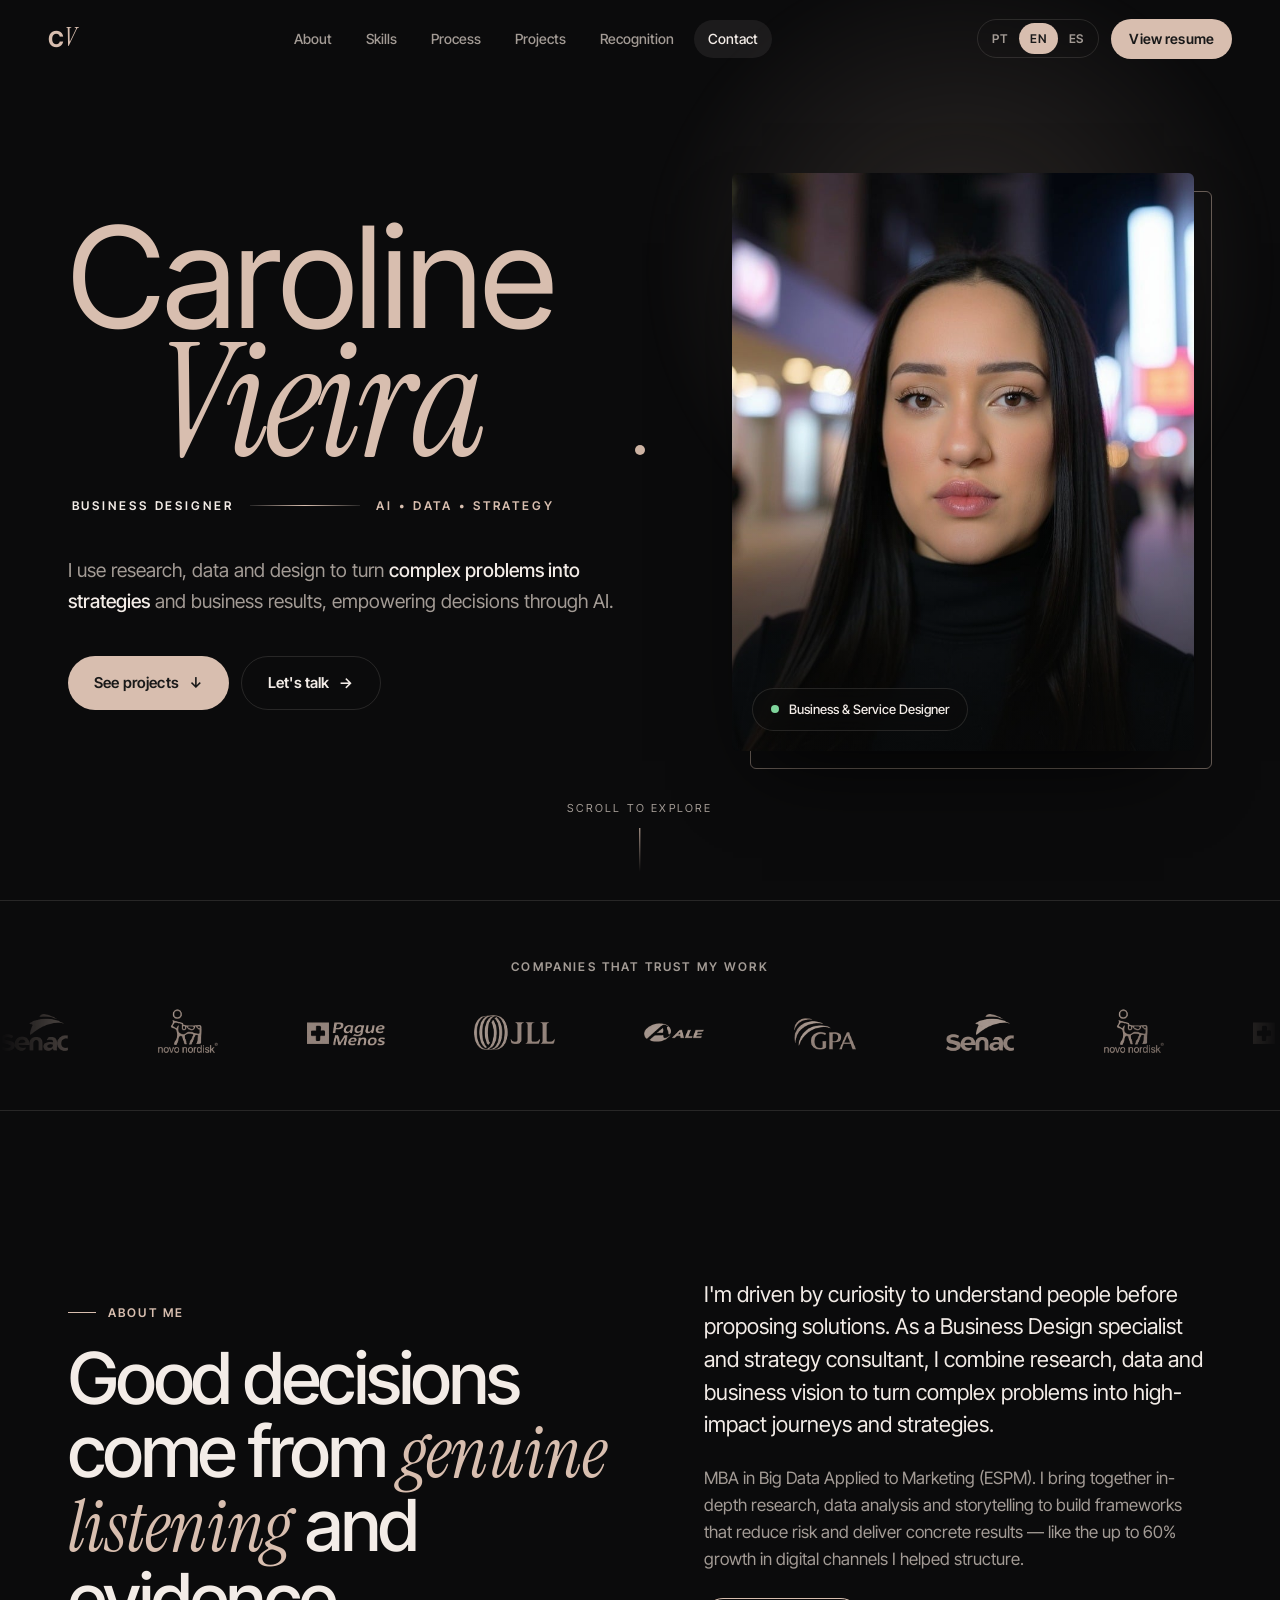
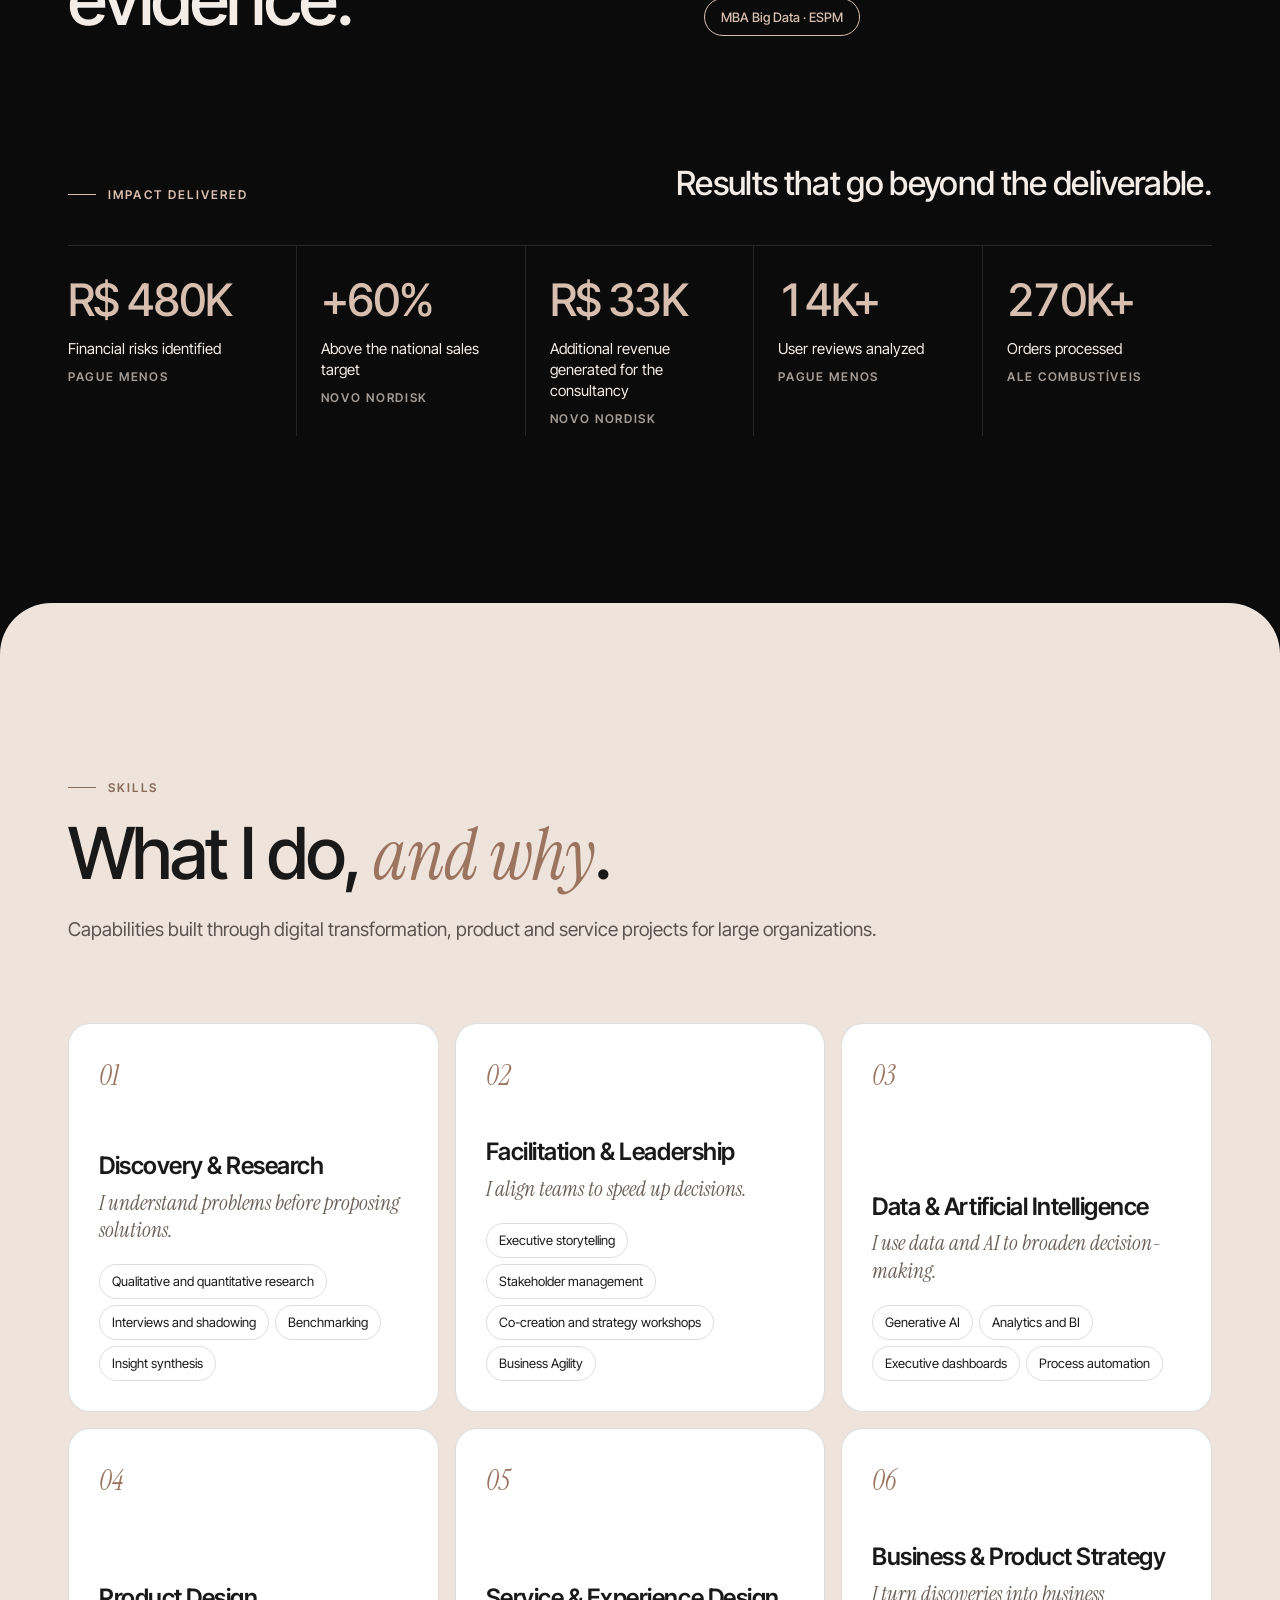
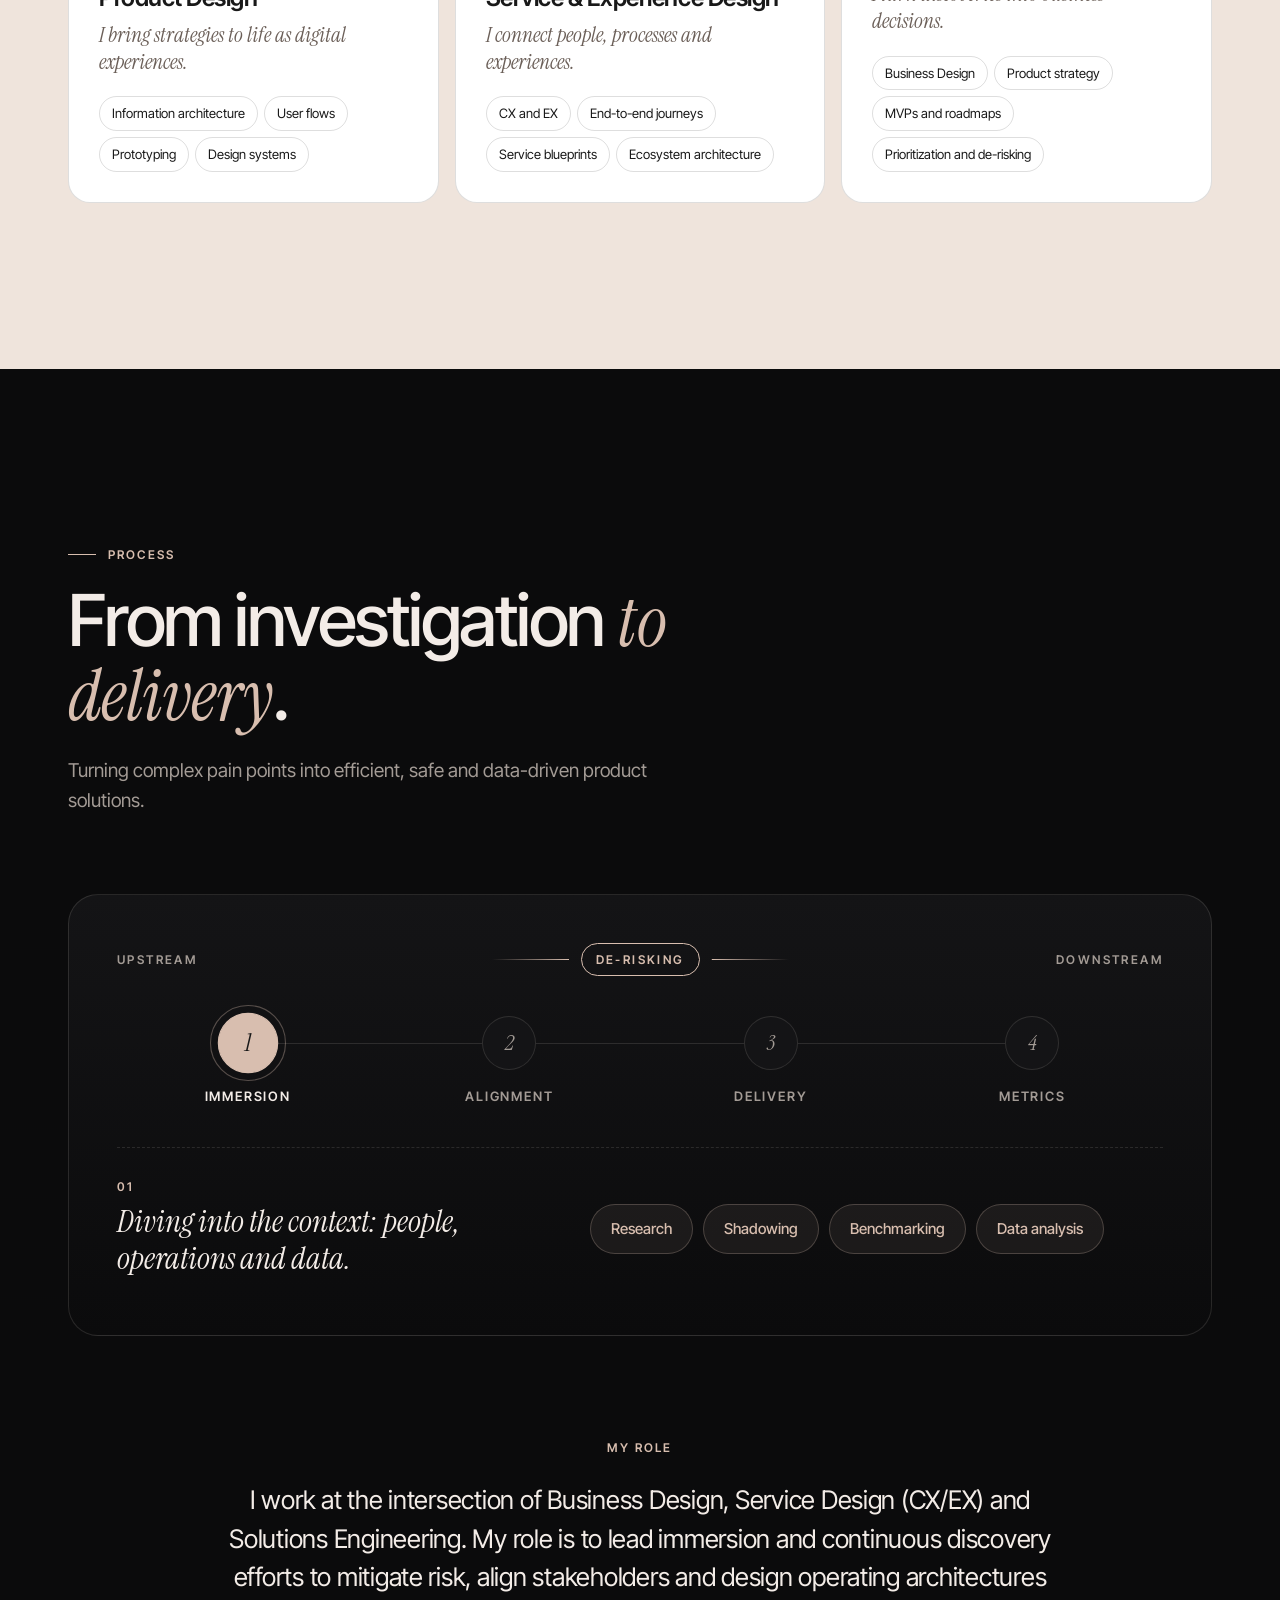
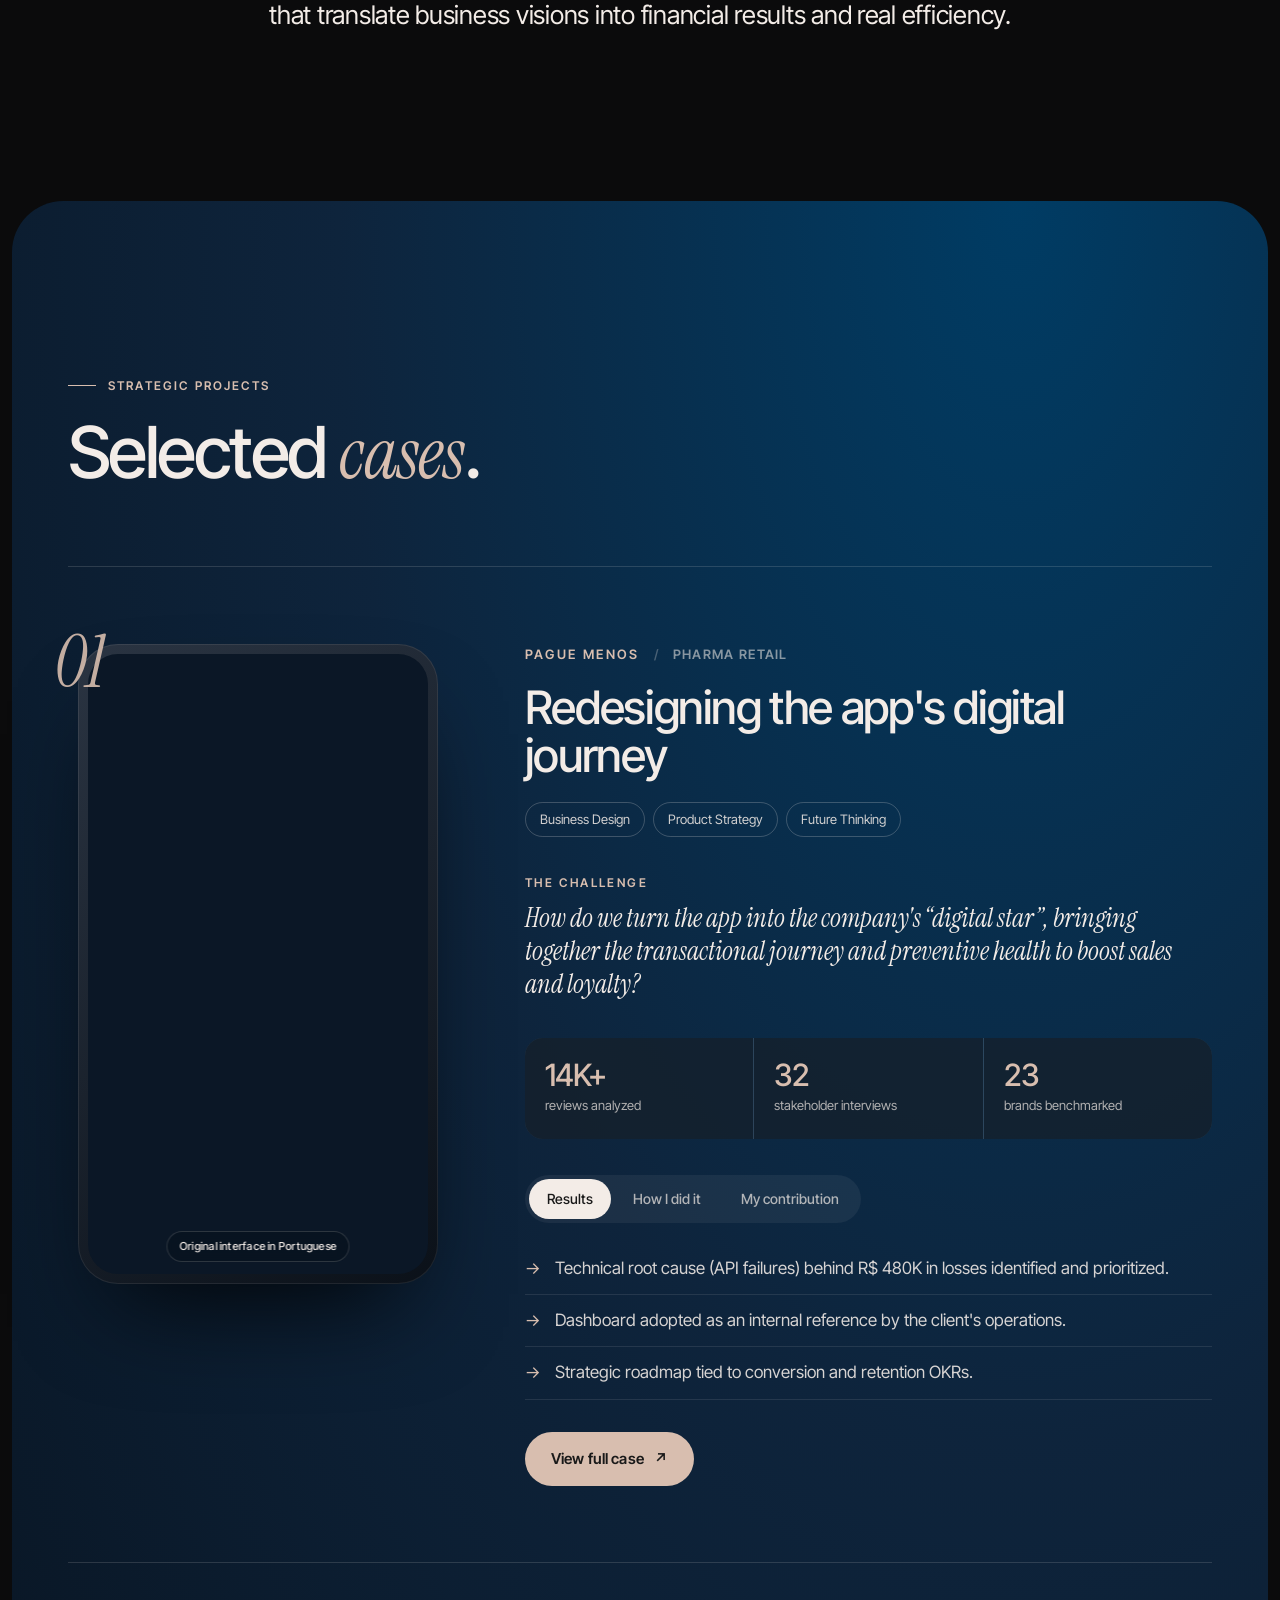
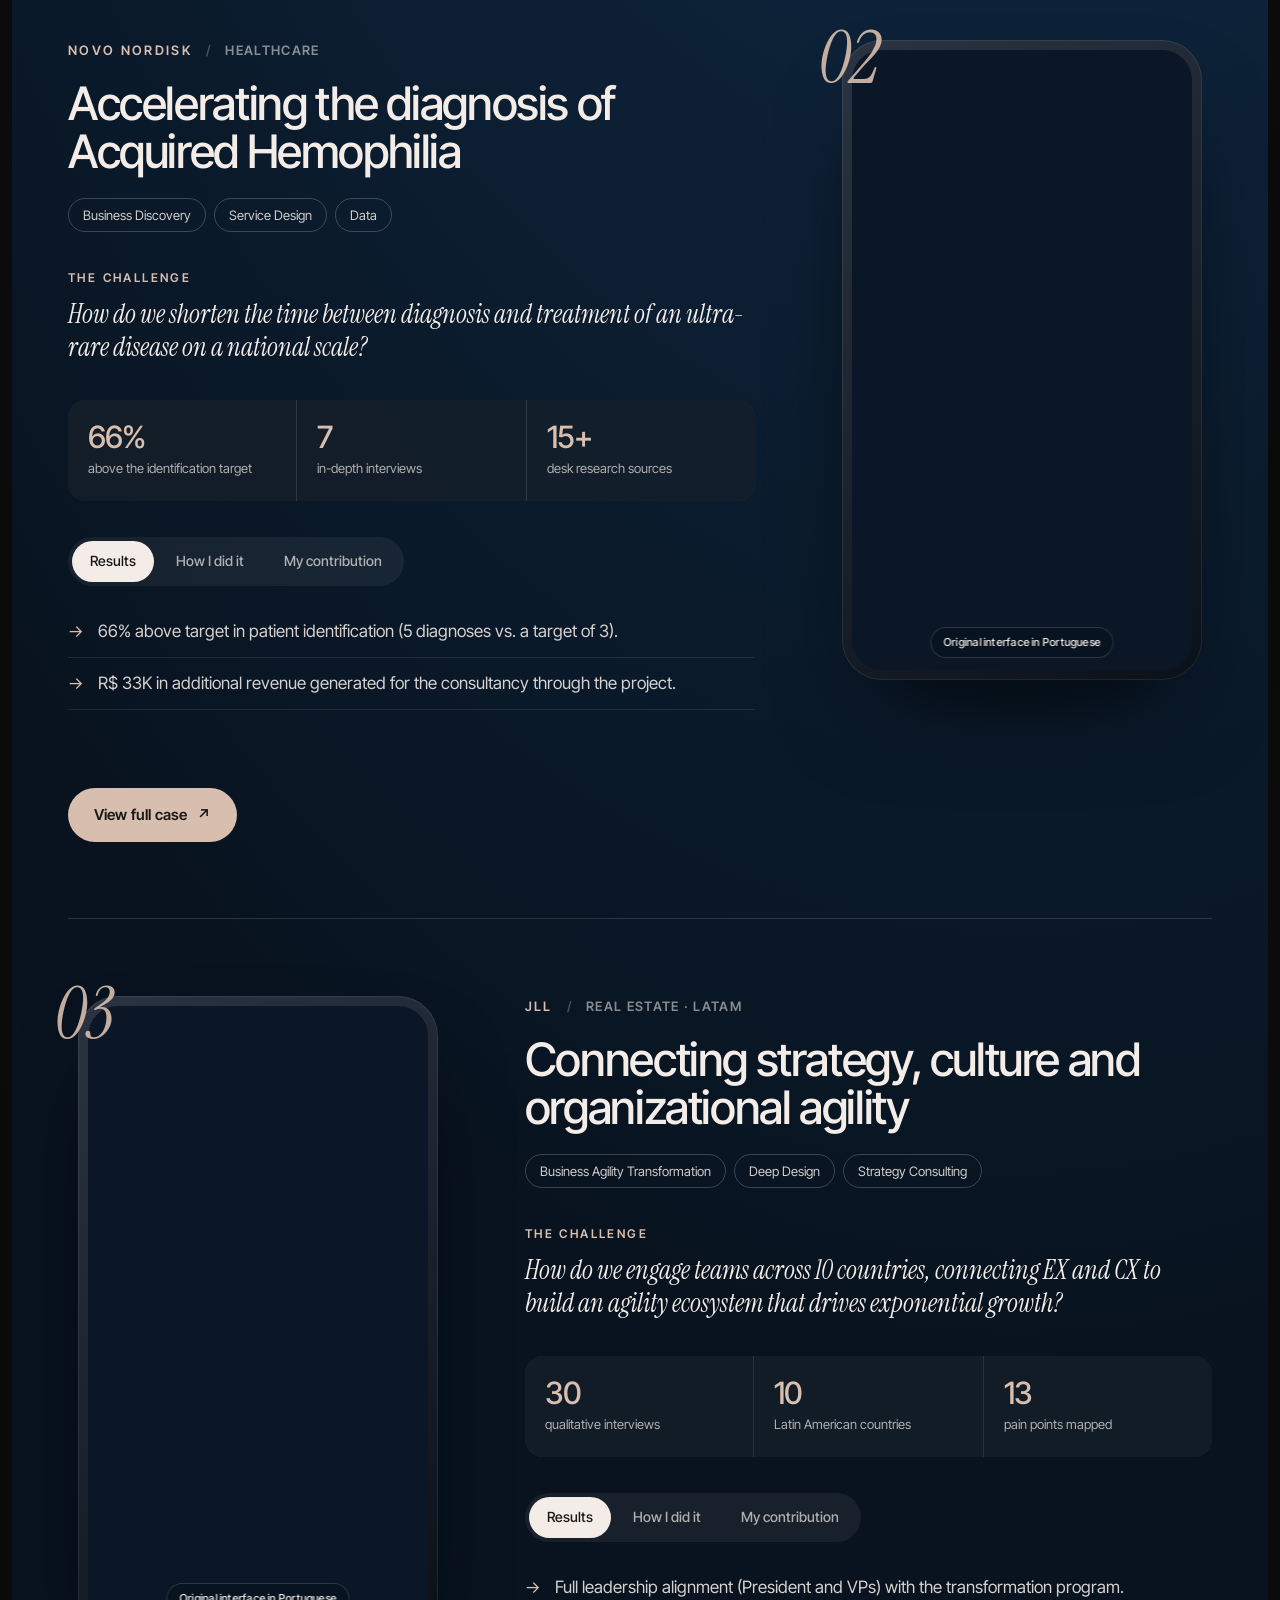
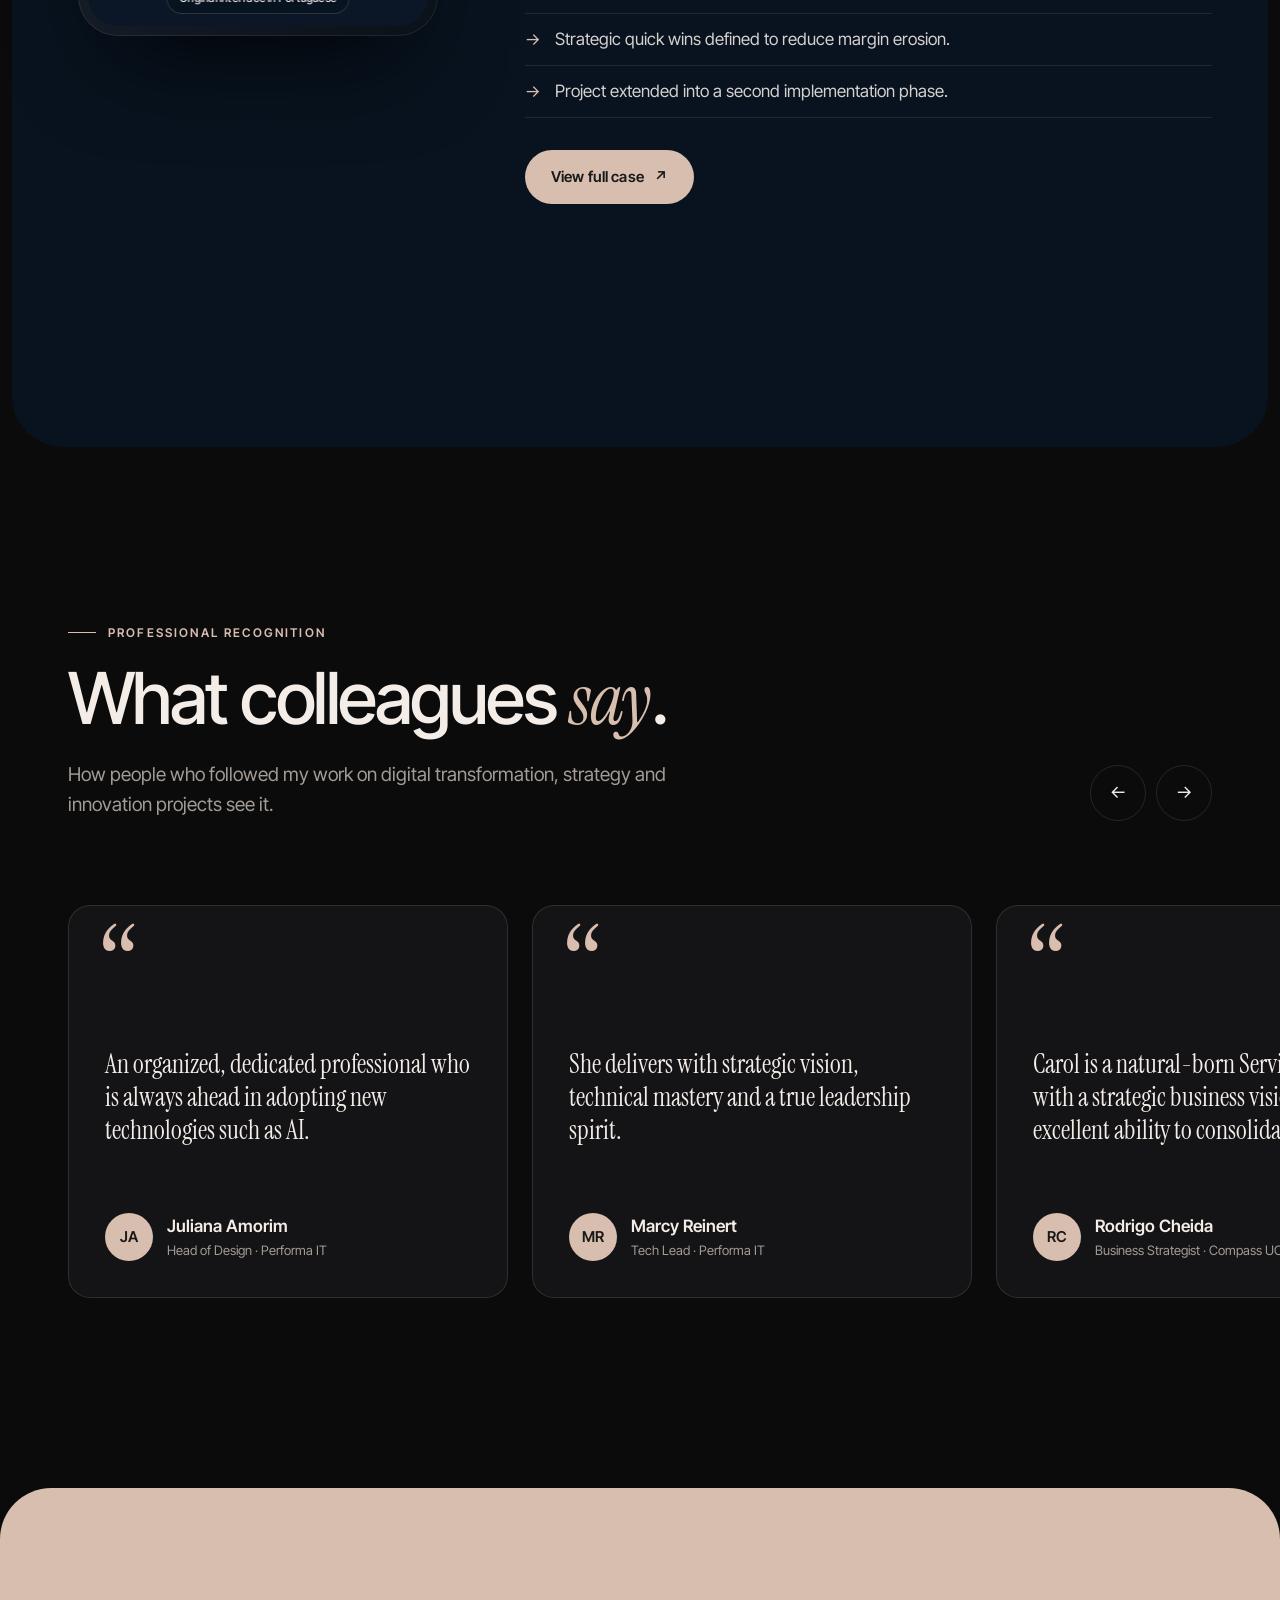
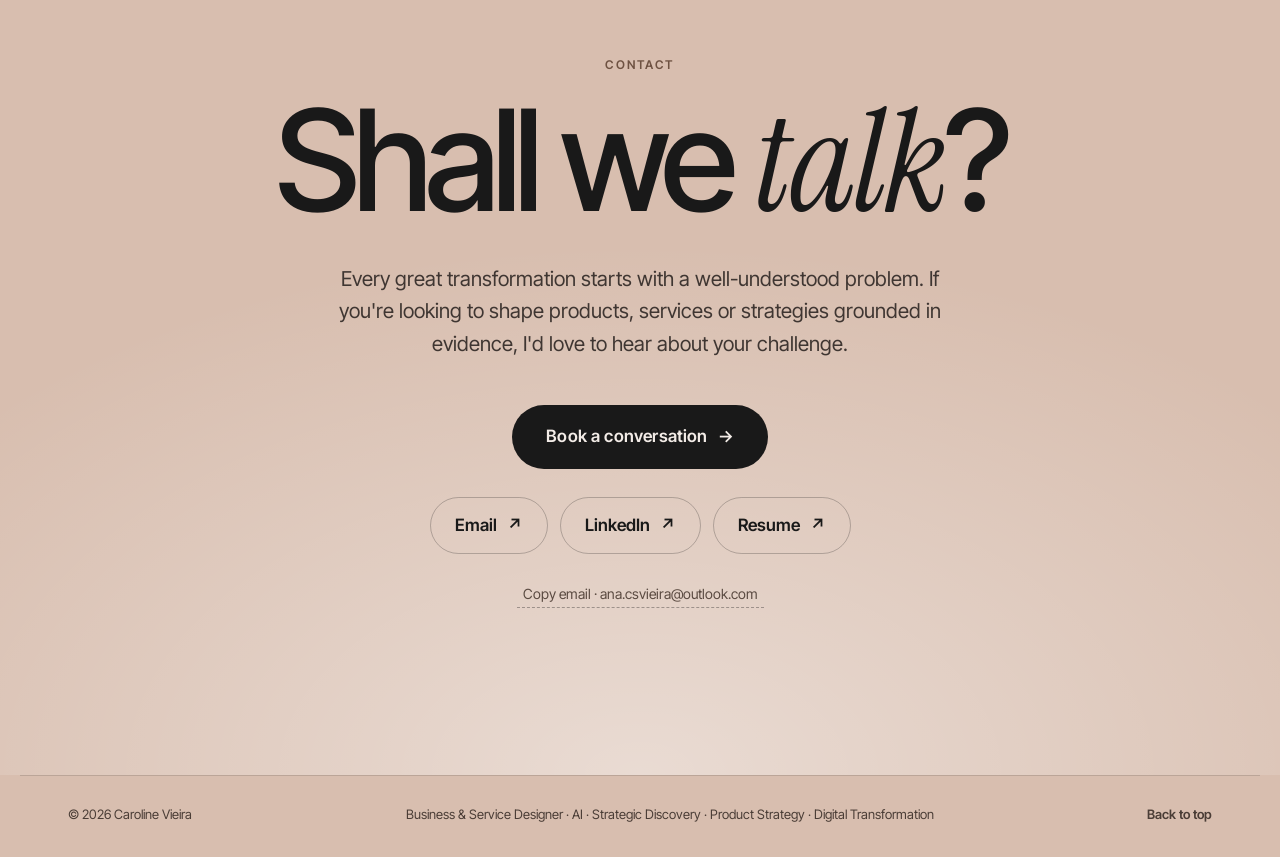
==== commit 31b5911f: "Ajustes do feedback e currículo embutido nos 3 idiomas - Hero: tagline alinhada à largura do nome; r" ====
--- a/index.html
+++ b/index.html
@@ -11,7 +11,8 @@
   <meta property="og:description" content="IA • Dados • Estratégia. Pesquisa, dados e design para transformar problemas complexos em resultados de negócio.">
   <meta property="og:image" content="assets/img/og-image.jpg">
   <meta name="twitter:card" content="summary_large_image">
-  <link rel="icon" href="assets/img/favicon.png">
+  <link rel="icon" href="assets/img/favicon.svg" type="image/svg+xml">
+  <link rel="alternate icon" href="assets/img/favicon.png">
   <link rel="preconnect" href="https://fonts.googleapis.com">
   <link rel="preconnect" href="https://fonts.gstatic.com" crossorigin>
   <link href="https://fonts.googleapis.com/css2?family=Instrument+Serif:ital@0;1&family=Inter+Tight:wght@300;400;500;600;700&display=swap" rel="stylesheet">
@@ -30,6 +31,7 @@
       <a href="#habilidades" data-i18n="nav.skills">Habilidades</a>
       <a href="#processo" data-i18n="nav.process">Processo</a>
       <a href="#projetos" data-i18n="nav.projects">Projetos</a>
+      <a href="#depoimentos" data-i18n="nav.testimonials">Reconhecimento</a>
       <a href="#contato" data-i18n="nav.contact">Contato</a>
     </nav>
     <div class="nav__right">
@@ -39,7 +41,7 @@
         <button type="button" data-lang="es" aria-pressed="false">ES</button>
         <span class="lang__pill" aria-hidden="true"></span>
       </div>
-      <a class="btn btn--sand btn--sm nav__cv" data-link="cv" target="_blank" rel="noopener" data-i18n="nav.cv">Acessar CV</a>
+      <a class="btn btn--sand btn--sm nav__cv" data-link="cv" href="cv.html" data-i18n="nav.cv">Acessar CV</a>
       <button class="nav__burger" id="burger" type="button" aria-expanded="false" aria-controls="navLinks">
         <span></span><span></span><span class="sr" data-i18n="nav.menu">Menu</span>
       </button>
@@ -52,14 +54,17 @@
       <div class="hero__glow" aria-hidden="true"></div>
       <div class="container hero__grid">
         <div class="hero__text">
-          <p class="hero__role reveal">
-            <span class="bracket" data-i18n="hero.role1">Business Designer</span>
-            <span class="hero__role-sub" data-i18n="hero.role2">IA • Dados • Estratégia</span>
-          </p>
-          <h1 class="hero__name" aria-label="Caroline Vieira">
-            <span class="hero__first" data-split>Caroline</span>
-            <span class="hero__last" data-split>Vieira</span>
-          </h1>
+          <div class="hero__id">
+            <h1 class="hero__name" aria-label="Caroline Vieira">
+              <span class="hero__first" data-split>Caroline</span>
+              <span class="hero__last" data-split>Vieira</span>
+            </h1>
+            <p class="hero__role reveal">
+              <span class="hero__role-main" data-i18n="hero.role1">Business Designer</span>
+              <i class="hero__role-line" aria-hidden="true"></i>
+              <span class="hero__role-sub" data-i18n="hero.role2">IA • Dados • Estratégia</span>
+            </p>
+          </div>
           <p class="hero__tagline reveal" data-i18n-html="hero.tagline">Uso pesquisa, dados e design para transformar <strong>problemas complexos em estratégias</strong> e resultados de negócio, potencializando decisões por meio da IA.</p>
           <div class="hero__ctas reveal">
             <a href="#projetos" class="btn btn--sand magnetic"><span data-i18n="hero.ctaProjects">Ver projetos</span> <i class="arrow">↓</i></a>
@@ -143,7 +148,10 @@
           <div class="flow__panel" id="flowPanel" role="tabpanel" aria-live="polite"></div>
         </div>
 
-        <p class="process__role reveal" data-i18n="process.role"></p>
+        <div class="process__role reveal">
+          <p class="eyebrow eyebrow--center" data-i18n="process.roleEyebrow">Meu papel</p>
+          <p class="process__role-text" data-i18n="process.role"></p>
+        </div>
       </div>
     </section>
 
@@ -186,7 +194,7 @@
         <div class="contact__links reveal">
           <a data-link="email" class="contact__link"><span data-i18n="contact.email">E-mail</span><i class="arrow">↗</i></a>
           <a data-link="linkedin" target="_blank" rel="noopener" class="contact__link"><span data-i18n="contact.linkedin">LinkedIn</span><i class="arrow">↗</i></a>
-          <a data-link="cv" target="_blank" rel="noopener" class="contact__link"><span data-i18n="contact.cv">Currículo</span><i class="arrow">↗</i></a>
+          <a data-link="cv" href="cv.html" class="contact__link"><span data-i18n="contact.cv">Currículo</span><i class="arrow">↗</i></a>
         </div>
         <button type="button" class="copy reveal" id="copyEmail"><span id="copyLabel" data-i18n="contact.copy">Copiar e-mail</span> · <span class="copy__addr"></span></button>
       </div>
--- a/assets/css/style.css
+++ b/assets/css/style.css
@@ -70,7 +70,9 @@
 .h3 { font-size: clamp(24px, 2.6vw, 34px); line-height: 1.15; letter-spacing: -0.02em; font-weight: 500; }
 .lead { font-size: clamp(19px, 1.7vw, 23px); line-height: 1.5; color: var(--ink); }
 
-.section { padding: clamp(96px, 13vw, 168px) 0; position: relative; }
+.section { --pad: clamp(96px, 13vw, 168px); padding: var(--pad) 0; position: relative; }
+/* âncoras do menu: o título da seção para logo abaixo da barra, sem o respiro do topo */
+.section[id] { scroll-margin-top: calc(84px - var(--pad)); }
 .section__head { max-width: 820px; margin-bottom: clamp(48px, 6vw, 80px); }
 .section__head--row { max-width: none; display: flex; justify-content: space-between; align-items: flex-end; gap: 32px; }
 .section__head--row > div:first-child { max-width: 760px; }
@@ -150,11 +152,14 @@
 @keyframes float { to { transform: translate(-8%, 10%) scale(1.08); } }
 .hero__grid { display: grid; grid-template-columns: 1.25fr 1fr; gap: clamp(32px, 5vw, 80px); align-items: center; }
 
-.hero__role { display: flex; flex-direction: column; gap: 2px; margin-bottom: 28px; font-size: 13px; font-weight: 600; letter-spacing: .2em; text-transform: uppercase; }
-.bracket { position: relative; display: inline-block; align-self: flex-start; color: var(--ink); }
+/* nome + assinatura: a linha do cargo ocupa exatamente a largura do nome */
+.hero__id { display: inline-flex; flex-direction: column; margin-bottom: 40px; }
+.hero__role { display: flex; align-items: center; gap: 16px; margin-top: 22px; padding-left: .3em; font-size: 12px; font-weight: 600; letter-spacing: .24em; text-transform: uppercase; white-space: nowrap; }
+.hero__role-main { color: var(--ink); }
+.hero__role-line { flex: 1; min-width: 24px; height: 1px; background: linear-gradient(90deg, var(--line), var(--sand), var(--line)); }
 .hero__role-sub { color: var(--sand); }
 
-.hero__name { font-weight: 400; line-height: .9; letter-spacing: -0.05em; color: var(--sand); margin-bottom: 36px; }
+.hero__name { font-weight: 400; line-height: .9; letter-spacing: -0.05em; color: var(--sand); }
 .hero__first { display: block; font-family: var(--sans); font-size: clamp(64px, 11vw, 168px); font-weight: 400; }
 .hero__last { display: block; font-family: var(--serif); font-style: italic; font-size: clamp(72px, 12.4vw, 190px); letter-spacing: -0.03em; padding-left: .55em; margin-top: -.06em; }
 .char { display: inline-block; opacity: 0; transform: translateY(60%) rotate(4deg); filter: blur(6px); }
@@ -165,9 +170,14 @@
 .hero__tagline strong { color: var(--ink); font-weight: 500; }
 .hero__ctas { display: flex; flex-wrap: wrap; gap: 12px; }
 
-.hero__photo { position: relative; perspective: 1000px; --rx: 0deg; --ry: 0deg; }
+/* retrato editorial: cantos quase retos + moldura areia deslocada */
+.hero__photo { position: relative; perspective: 1000px; --rx: 0deg; --ry: 0deg; --frame: 18px; margin-right: var(--frame); }
+.hero__photo::before {
+  content: ""; position: absolute; inset: var(--frame) calc(-1 * var(--frame)) calc(-1 * var(--frame)) var(--frame);
+  border: 1px solid rgba(216, 190, 175, .45); border-radius: 6px; pointer-events: none;
+}
 .hero__photo-inner {
-  position: relative; aspect-ratio: 4 / 5; border-radius: 280px 280px var(--radius) var(--radius); overflow: hidden;
+  position: relative; aspect-ratio: 4 / 5; border-radius: 6px; overflow: hidden;
   transform: rotateX(var(--rx)) rotateY(var(--ry)); transition: transform .6s var(--ease);
   box-shadow: 0 40px 80px -30px rgba(0, 0, 0, .8);
 }
@@ -175,7 +185,7 @@
 .hero__photo img { width: 100%; height: 100%; object-fit: cover; object-position: 50% 30%; transform: scale(1.06); transition: transform 1.2s var(--ease); }
 .hero__photo:hover img { transform: scale(1.1); }
 .hero__badge {
-  position: absolute; left: 50%; bottom: 22px; transform: translateX(-50%); z-index: 2;
+  position: absolute; left: 20px; bottom: 20px; z-index: 2;
   display: flex; align-items: center; gap: 10px; white-space: nowrap;
   padding: 10px 18px; border-radius: 99px; font-size: 13px; font-weight: 500;
   background: rgba(11, 11, 12, .55); backdrop-filter: blur(12px); -webkit-backdrop-filter: blur(12px); border: 1px solid var(--line);
@@ -192,10 +202,8 @@
 .clients .eyebrow { color: var(--muted); margin-bottom: 32px; }
 .marquee { overflow: hidden; -webkit-mask: linear-gradient(90deg, transparent, #000 12%, #000 88%, transparent); mask: linear-gradient(90deg, transparent, #000 12%, #000 88%, transparent); padding-bottom: 32px; }
 .marquee__track { display: flex; width: max-content; animation: marquee 32s linear infinite; }
-.marquee:hover .marquee__track { animation-play-state: paused; }
 .marquee__track ul { display: flex; align-items: center; gap: clamp(56px, 7vw, 104px); padding-right: clamp(56px, 7vw, 104px); }
-.marquee__track img { height: clamp(34px, 3.6vw, 48px); width: auto; opacity: .75; transition: opacity .3s, transform .3s; }
-.marquee__track img:hover { opacity: 1; transform: scale(1.06); }
+.marquee__track img { height: clamp(34px, 3.6vw, 48px); width: auto; opacity: .75; }
 @keyframes marquee { to { transform: translateX(-50%); } }
 
 /* ---------- Sobre + Impacto ---------- */
@@ -219,6 +227,7 @@
 .skills .eyebrow { color: #8a6a58; }
 .skills .display em { color: #9c7560; }
 .skills .section__lead { color: #5b5450; }
+.skills .section__head, .skills .section__lead { max-width: none; }
 .skills__grid { display: grid; grid-template-columns: repeat(3, 1fr); gap: 16px; }
 .skill {
   --mx: 50%; --my: 50%;
@@ -234,19 +243,15 @@
 }
 .skill:hover, .skill.is-open { transform: translateY(-6px); box-shadow: 0 30px 60px -30px rgba(60, 40, 30, .35); background: var(--dark-ink); color: var(--ink); }
 .skill:hover::before, .skill.is-open::before { opacity: .35; }
-.skill__top { display: flex; justify-content: space-between; align-items: center; margin-bottom: auto; padding-bottom: 48px; }
+.skill__top { margin-bottom: auto; padding-bottom: 40px; }
 .skill__num { font-family: var(--serif); font-style: italic; font-size: 28px; color: #9c7560; transition: color .5s; }
-.skill:hover .skill__num, .skill.is-open .skill__num { color: var(--sand); }
-.skill__plus { position: relative; width: 36px; height: 36px; border-radius: 50%; border: 1px solid currentColor; opacity: .5; transition: transform .5s var(--ease), opacity .3s; }
-.skill__plus::before, .skill__plus::after { content: ""; position: absolute; left: 50%; top: 50%; width: 12px; height: 1.5px; background: currentColor; transform: translate(-50%, -50%); }
-.skill__plus::after { transform: translate(-50%, -50%) rotate(90deg); }
-.skill:hover .skill__plus, .skill.is-open .skill__plus { transform: rotate(135deg); opacity: 1; }
+.skill:hover .skill__num { color: var(--sand); }
 .skill__title { font-size: 24px; line-height: 1.15; letter-spacing: -0.02em; font-weight: 600; margin-bottom: 10px; }
 .skill__statement { font-family: var(--serif); font-style: italic; font-size: 21px; line-height: 1.3; color: #6b5f58; transition: color .5s; }
-.skill:hover .skill__statement, .skill.is-open .skill__statement { color: var(--sand); }
-.skill__tags { display: flex; flex-wrap: wrap; gap: 6px; max-height: 0; opacity: 0; overflow: hidden; transition: max-height .6s var(--ease), opacity .4s, margin .5s var(--ease); }
-.skill:hover .skill__tags, .skill.is-open .skill__tags, .skill:focus-within .skill__tags { max-height: 200px; opacity: 1; margin-top: 20px; }
-.skill__tags li { font-size: 13px; padding: 6px 12px; border-radius: 99px; border: 1px solid rgba(243, 236, 231, .2); }
+.skill:hover .skill__statement { color: var(--sand); }
+.skill__tags { display: flex; flex-wrap: wrap; gap: 6px; margin-top: 20px; }
+.skill__tags li { font-size: 13px; padding: 6px 12px; border-radius: 99px; border: 1px solid var(--line-dark); transition: border-color .5s; }
+.skill:hover .skill__tags li { border-color: rgba(243, 236, 231, .2); }
 
 /* ---------- Processo ---------- */
 .process { background: var(--bg); }
@@ -281,7 +286,9 @@
 .flow__tools li { padding: 12px 20px; border-radius: 99px; background: rgba(216, 190, 175, .08); border: 1px solid rgba(216, 190, 175, .25); color: var(--sand); font-size: 15px; font-weight: 500; opacity: 0; animation: fadeUp .6s var(--ease) forwards; animation-delay: var(--d); }
 @keyframes fadeUp { from { opacity: 0; transform: translateY(12px); } to { opacity: 1; transform: none; } }
 
-.process__role { margin-top: clamp(48px, 6vw, 80px); max-width: 900px; font-size: clamp(19px, 1.8vw, 24px); line-height: 1.5; color: var(--muted); }
+.process__role { margin: clamp(64px, 8vw, 104px) auto 0; max-width: 880px; text-align: center; }
+.process__role .eyebrow { margin-bottom: 24px; }
+.process__role-text { font-size: clamp(20px, 2vw, 26px); line-height: 1.5; letter-spacing: -0.01em; color: var(--ink); text-wrap: balance; }
 
 /* ---------- Projetos (azul-marinho) ---------- */
 .projects { background: radial-gradient(120% 80% at 80% 0%, var(--navy-2) 0%, var(--navy) 45%, #08131f 100%); border-radius: clamp(28px, 4vw, 56px); margin: 0 clamp(0px, 1vw, 12px); }
@@ -299,6 +306,7 @@
 }
 .case:hover .phone { transform: translateY(-8px) rotate(-1deg); }
 .phone video { width: 100%; height: 100%; object-fit: cover; border-radius: 30px; background: #0b1726; }
+.phone__note { position: absolute; left: 50%; bottom: 22px; transform: translateX(-50%); white-space: nowrap; padding: 6px 12px; border-radius: 99px; font-size: 11px; font-weight: 500; letter-spacing: .02em; color: var(--ink); background: rgba(8, 19, 31, .72); backdrop-filter: blur(8px); -webkit-backdrop-filter: blur(8px); border: 1px solid rgba(243, 236, 231, .16); }
 
 .case__client { display: flex; align-items: center; gap: 14px; flex-wrap: wrap; font-size: 13px; font-weight: 600; letter-spacing: .18em; text-transform: uppercase; color: var(--sand); margin-bottom: 18px; }
 .case__sector { color: rgba(243, 236, 231, .55); letter-spacing: .1em; }
@@ -406,8 +414,7 @@
 
   .hero { padding-top: 104px; }
   .hero__grid { grid-template-columns: 1fr; }
-  .hero__photo { max-width: 340px; width: 100%; justify-self: center; }
-  .hero__photo-inner { aspect-ratio: 1 / 1; border-radius: 200px 200px var(--radius) var(--radius); }
+  .hero__photo { --frame: 12px; max-width: 320px; width: calc(100% - var(--frame)); justify-self: center; }
   .hero__scroll { display: none; }
 
   .about__grid { grid-template-columns: 1fr; }
@@ -423,6 +430,9 @@
   body { font-size: 16px; }
   .lang button { padding: 6px 8px; }
   .hero__last { padding-left: .25em; }
+  .hero__id { display: flex; }
+  .hero__role { flex-wrap: wrap; gap: 6px 12px; white-space: normal; letter-spacing: .18em; }
+  .hero__role-line { display: none; }
   .hero__ctas .btn { flex: 1 1 auto; }
   .impact__grid { grid-template-columns: 1fr 1fr; }
   .stat, .stat + .stat { padding: 24px 12px 16px 0; border-right: 0; border-top: 1px solid var(--line); }
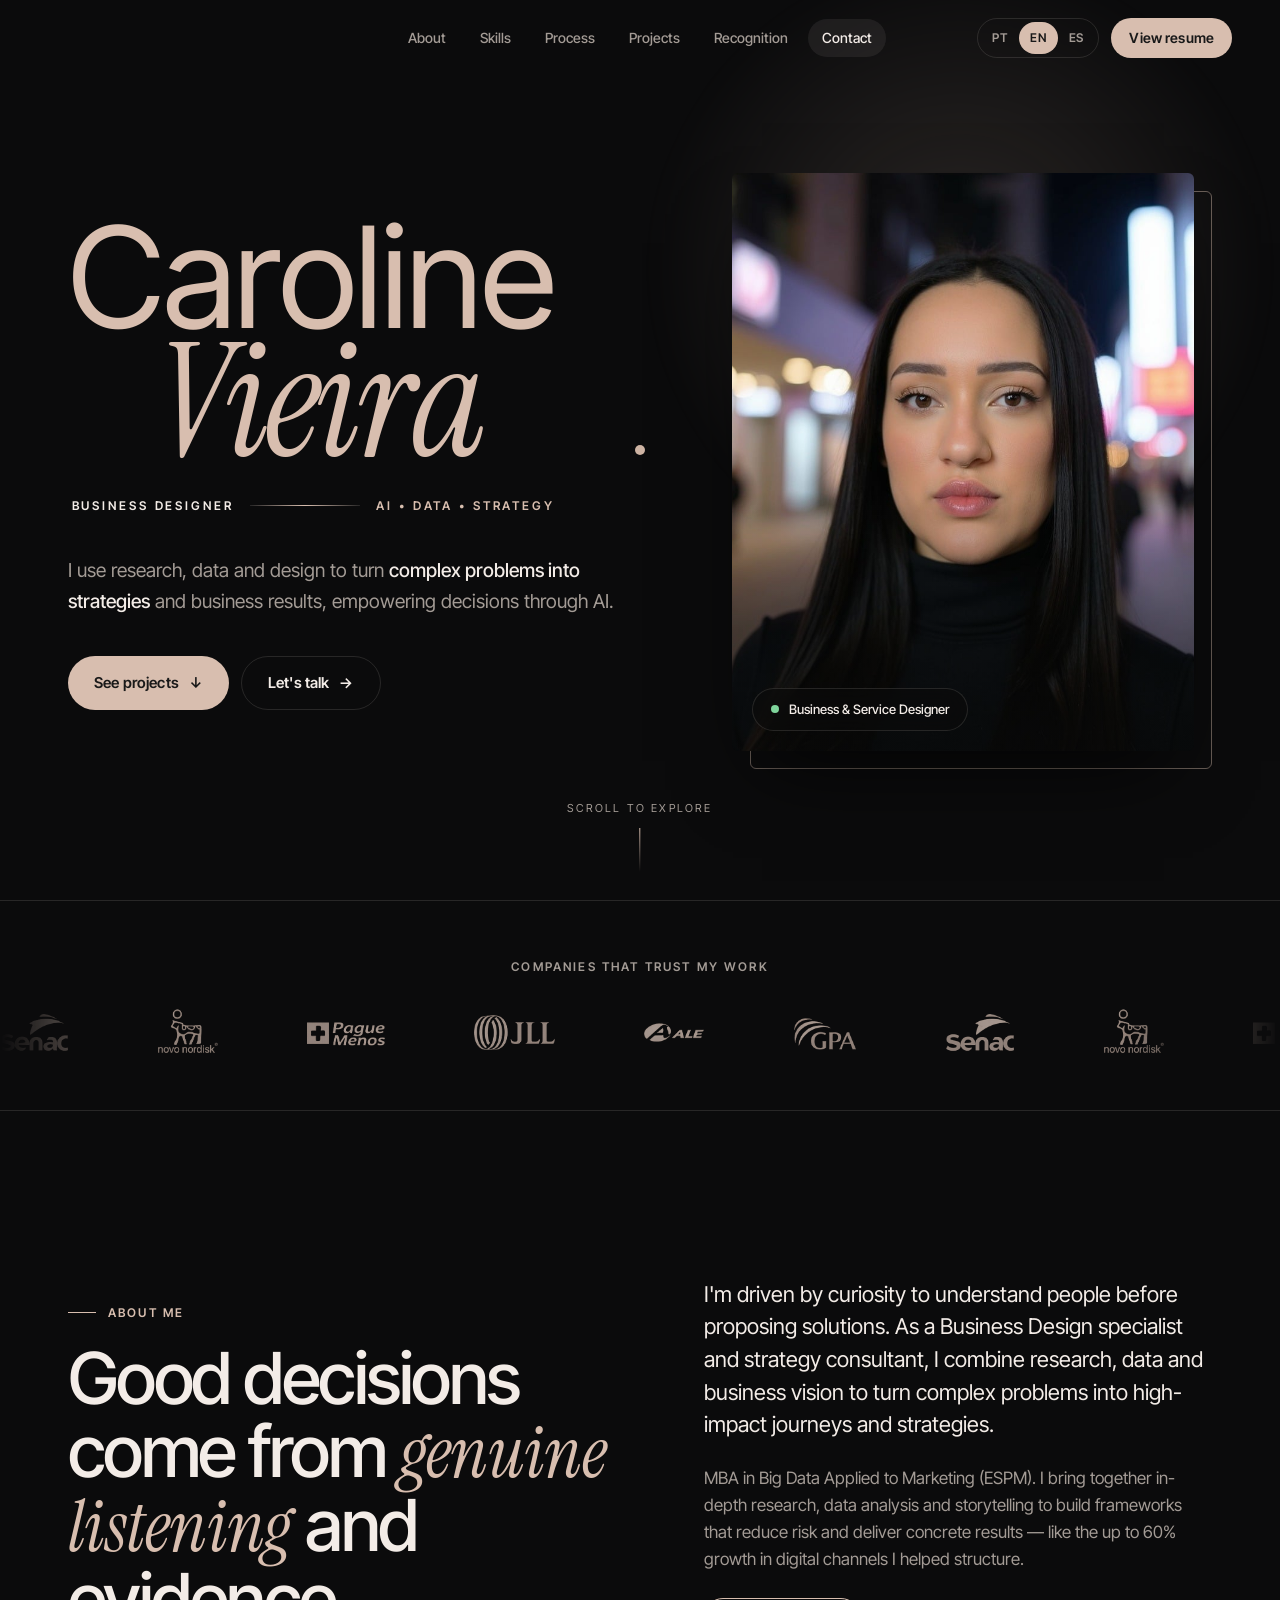
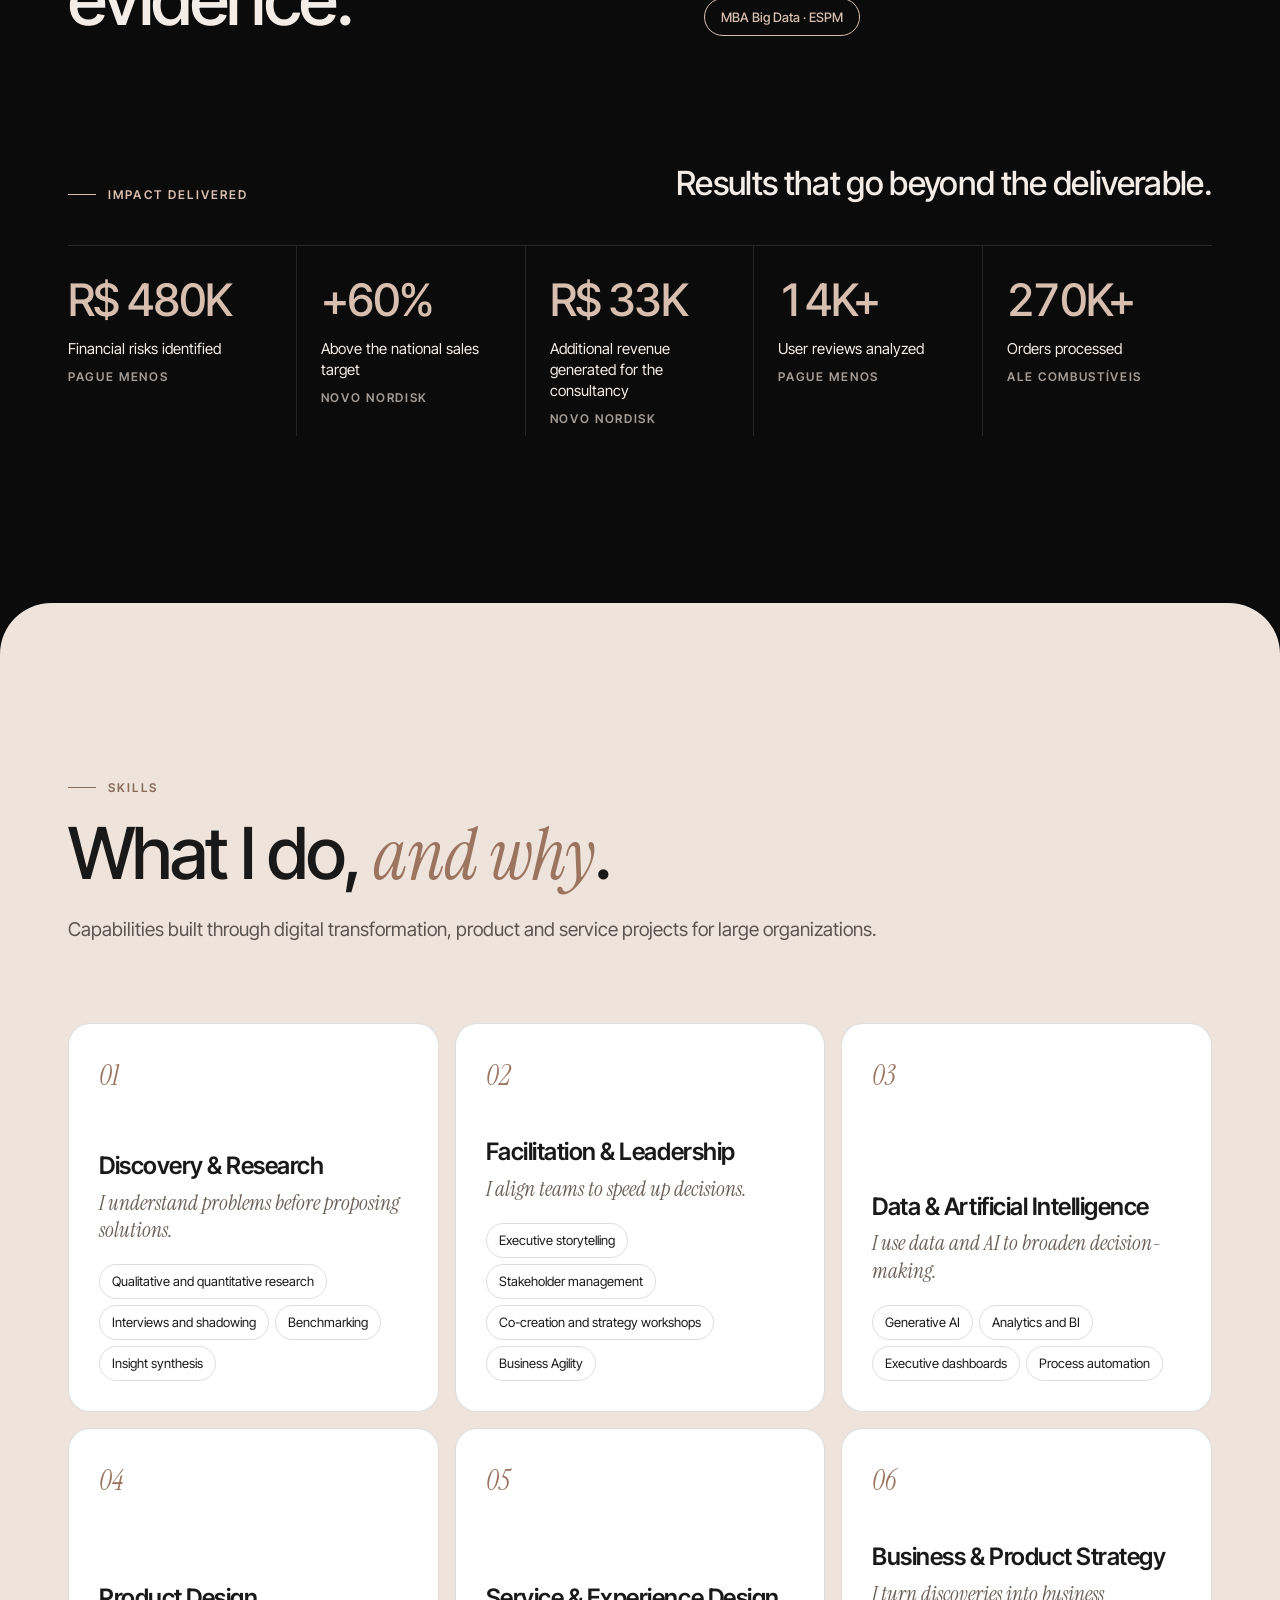
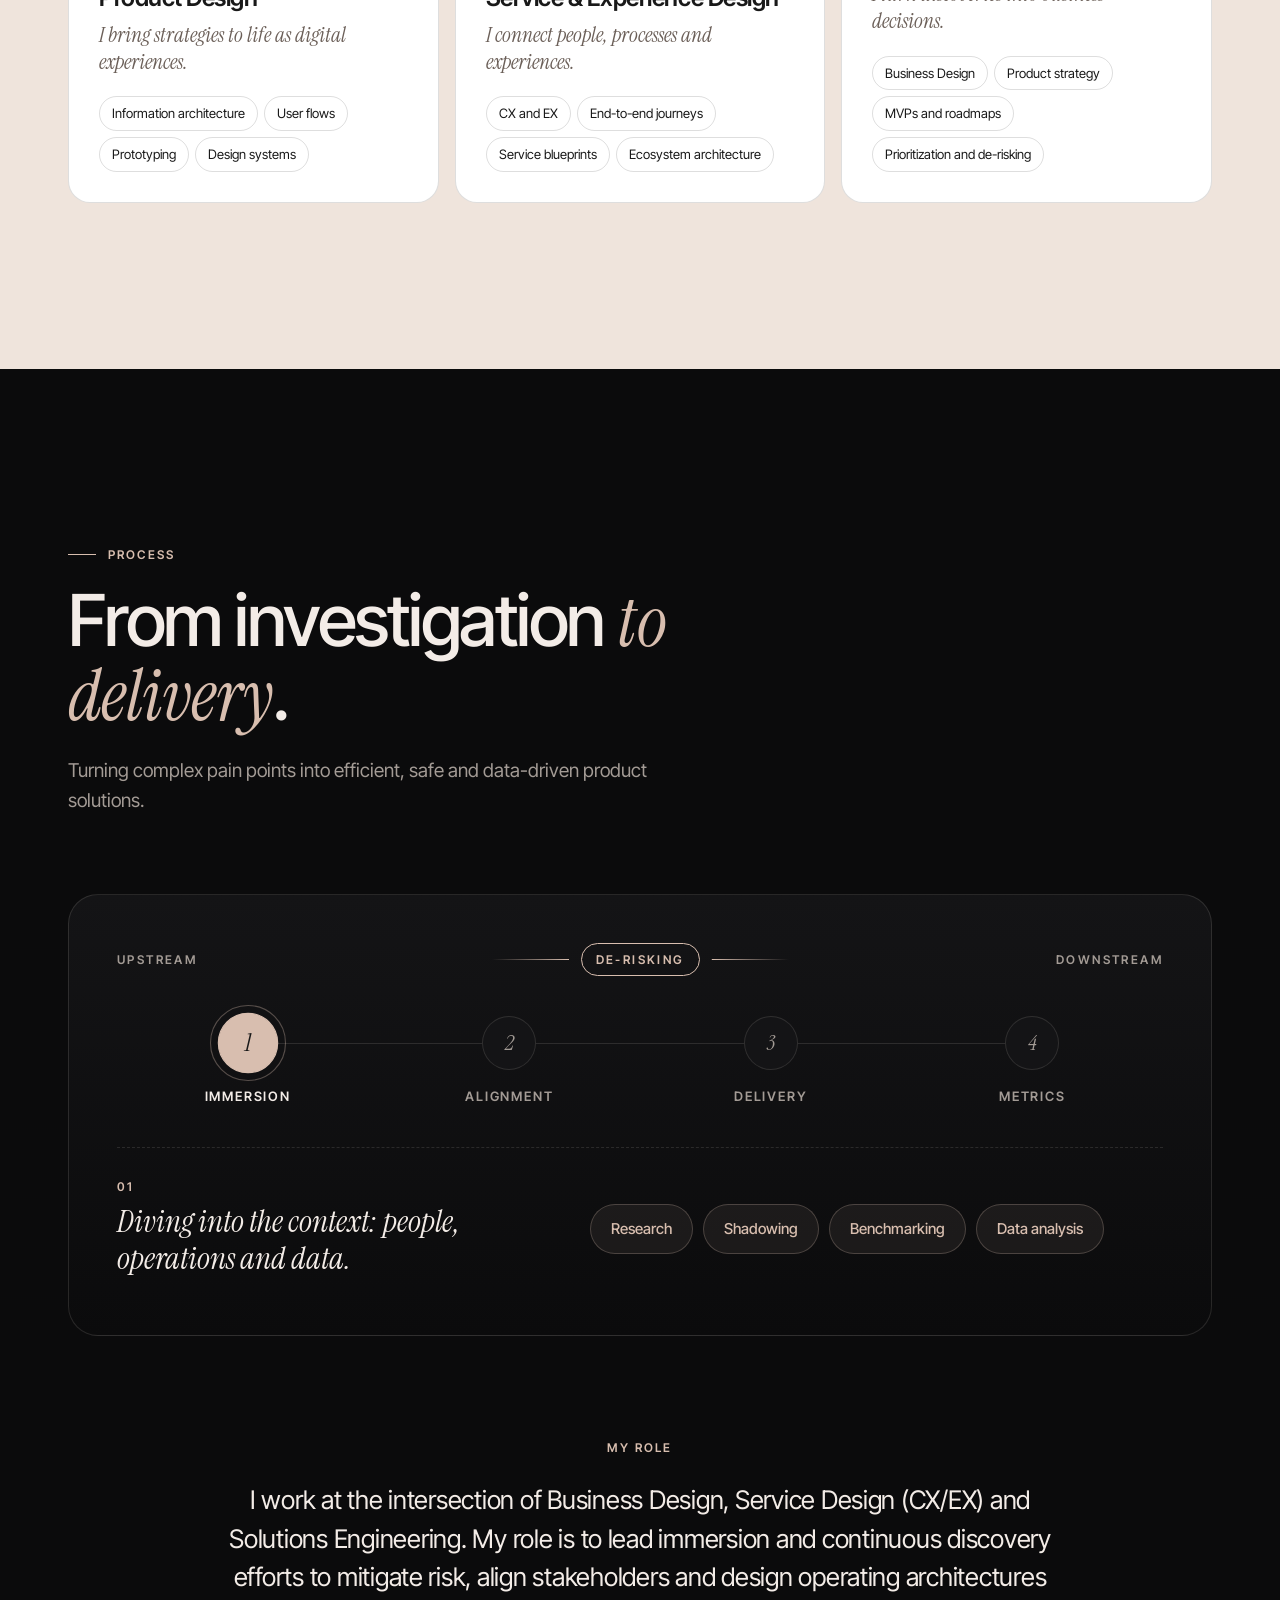
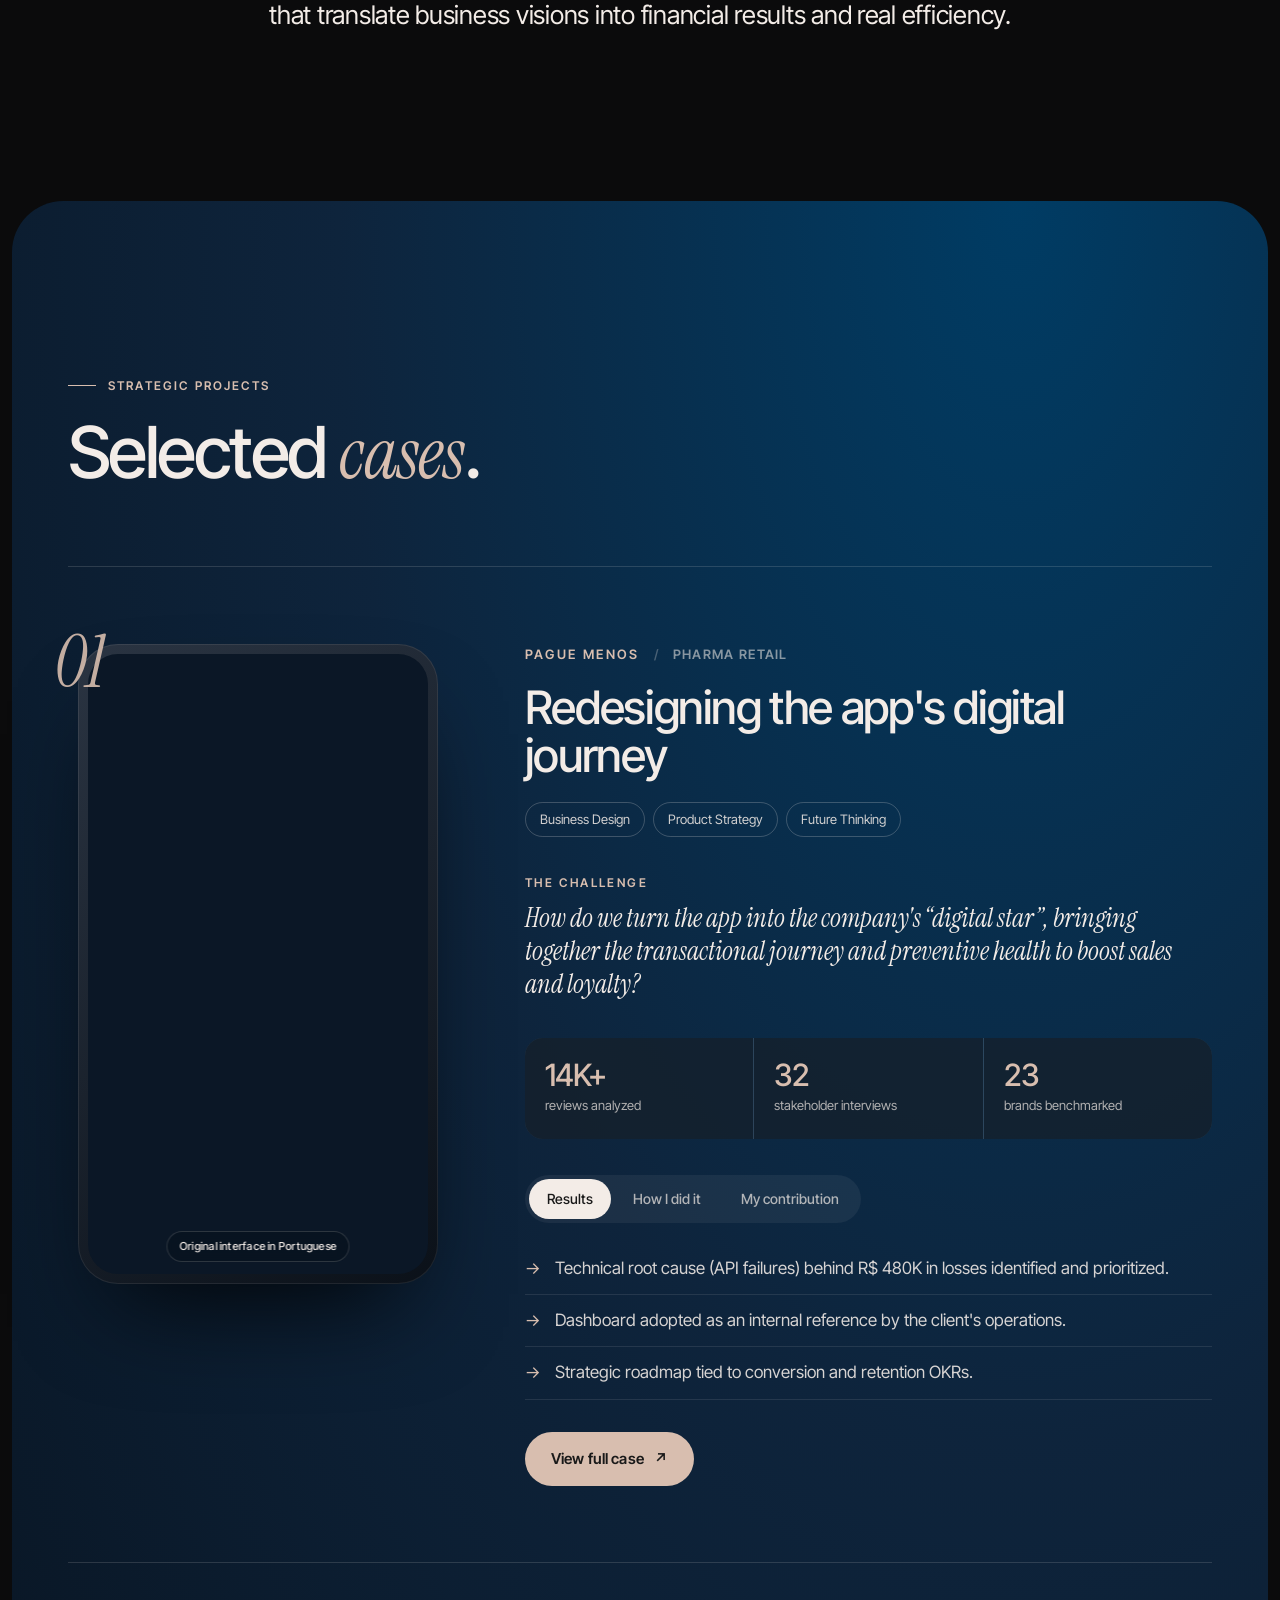
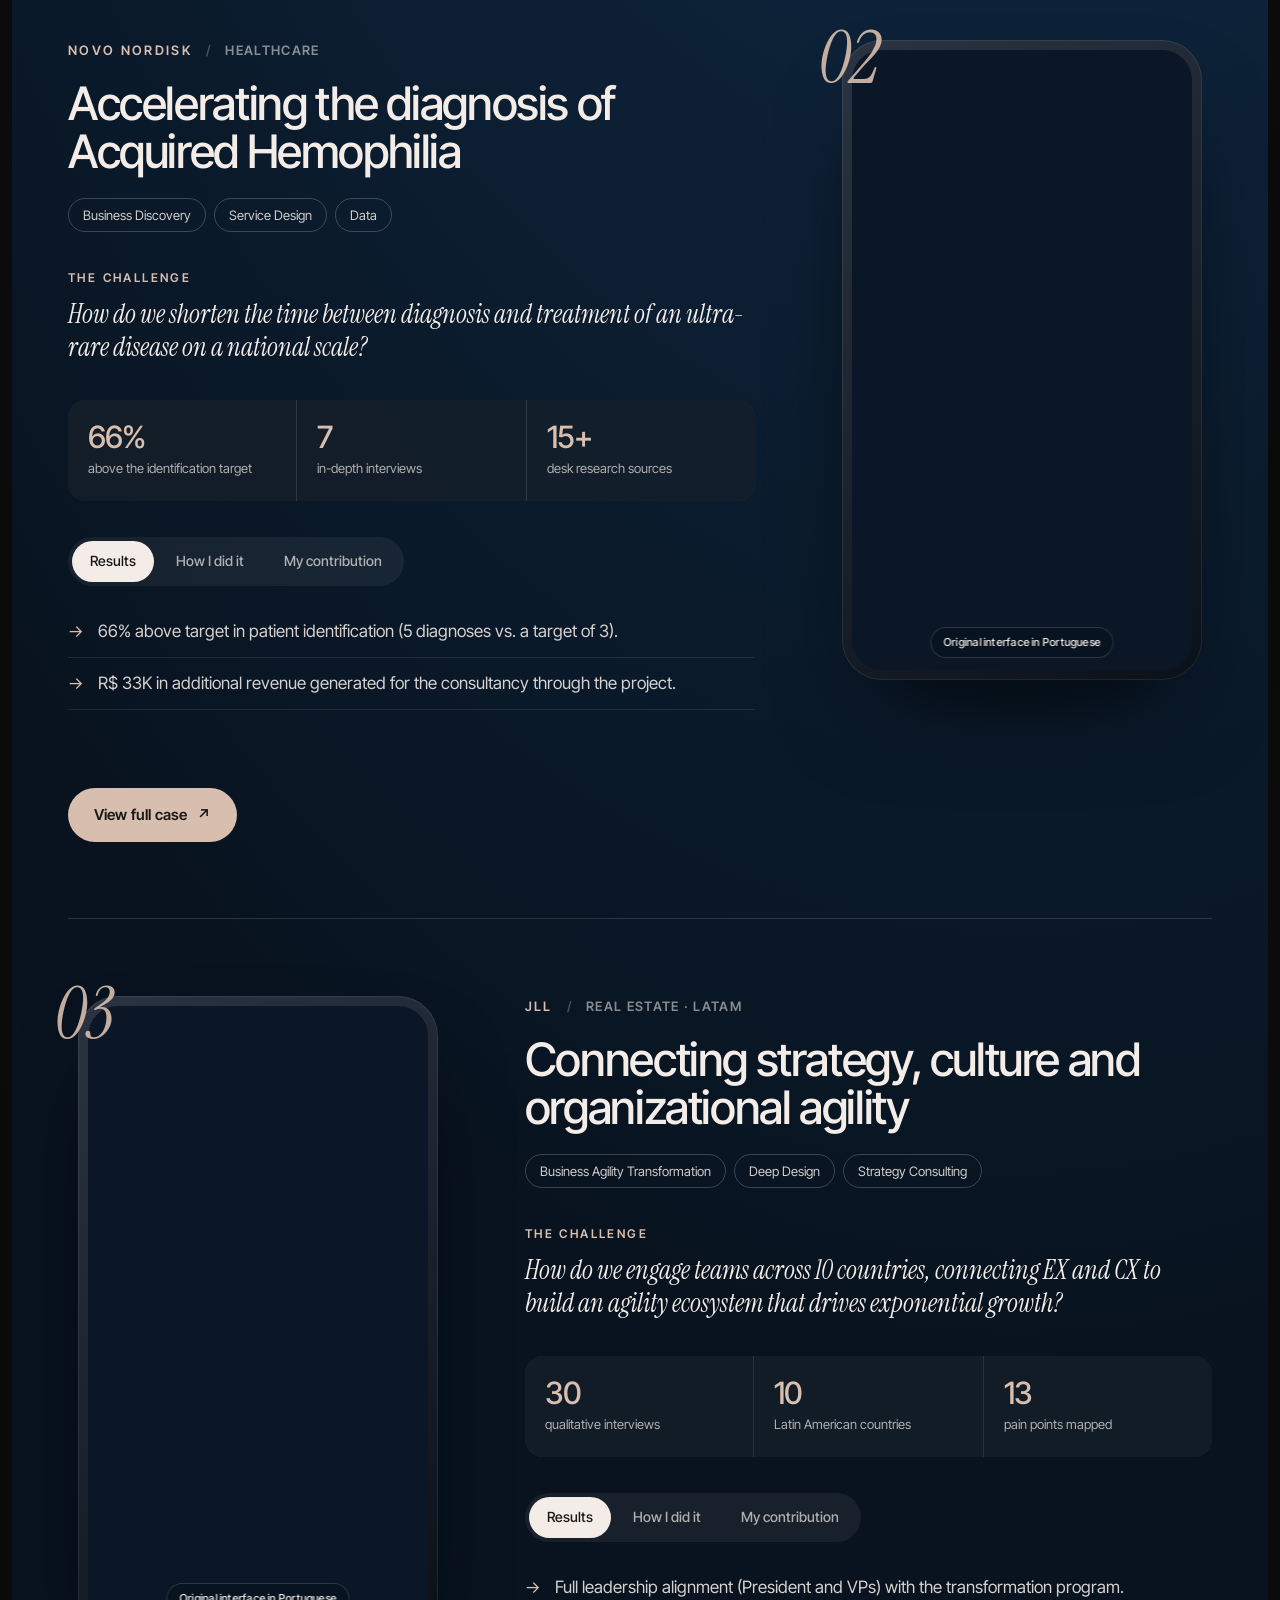
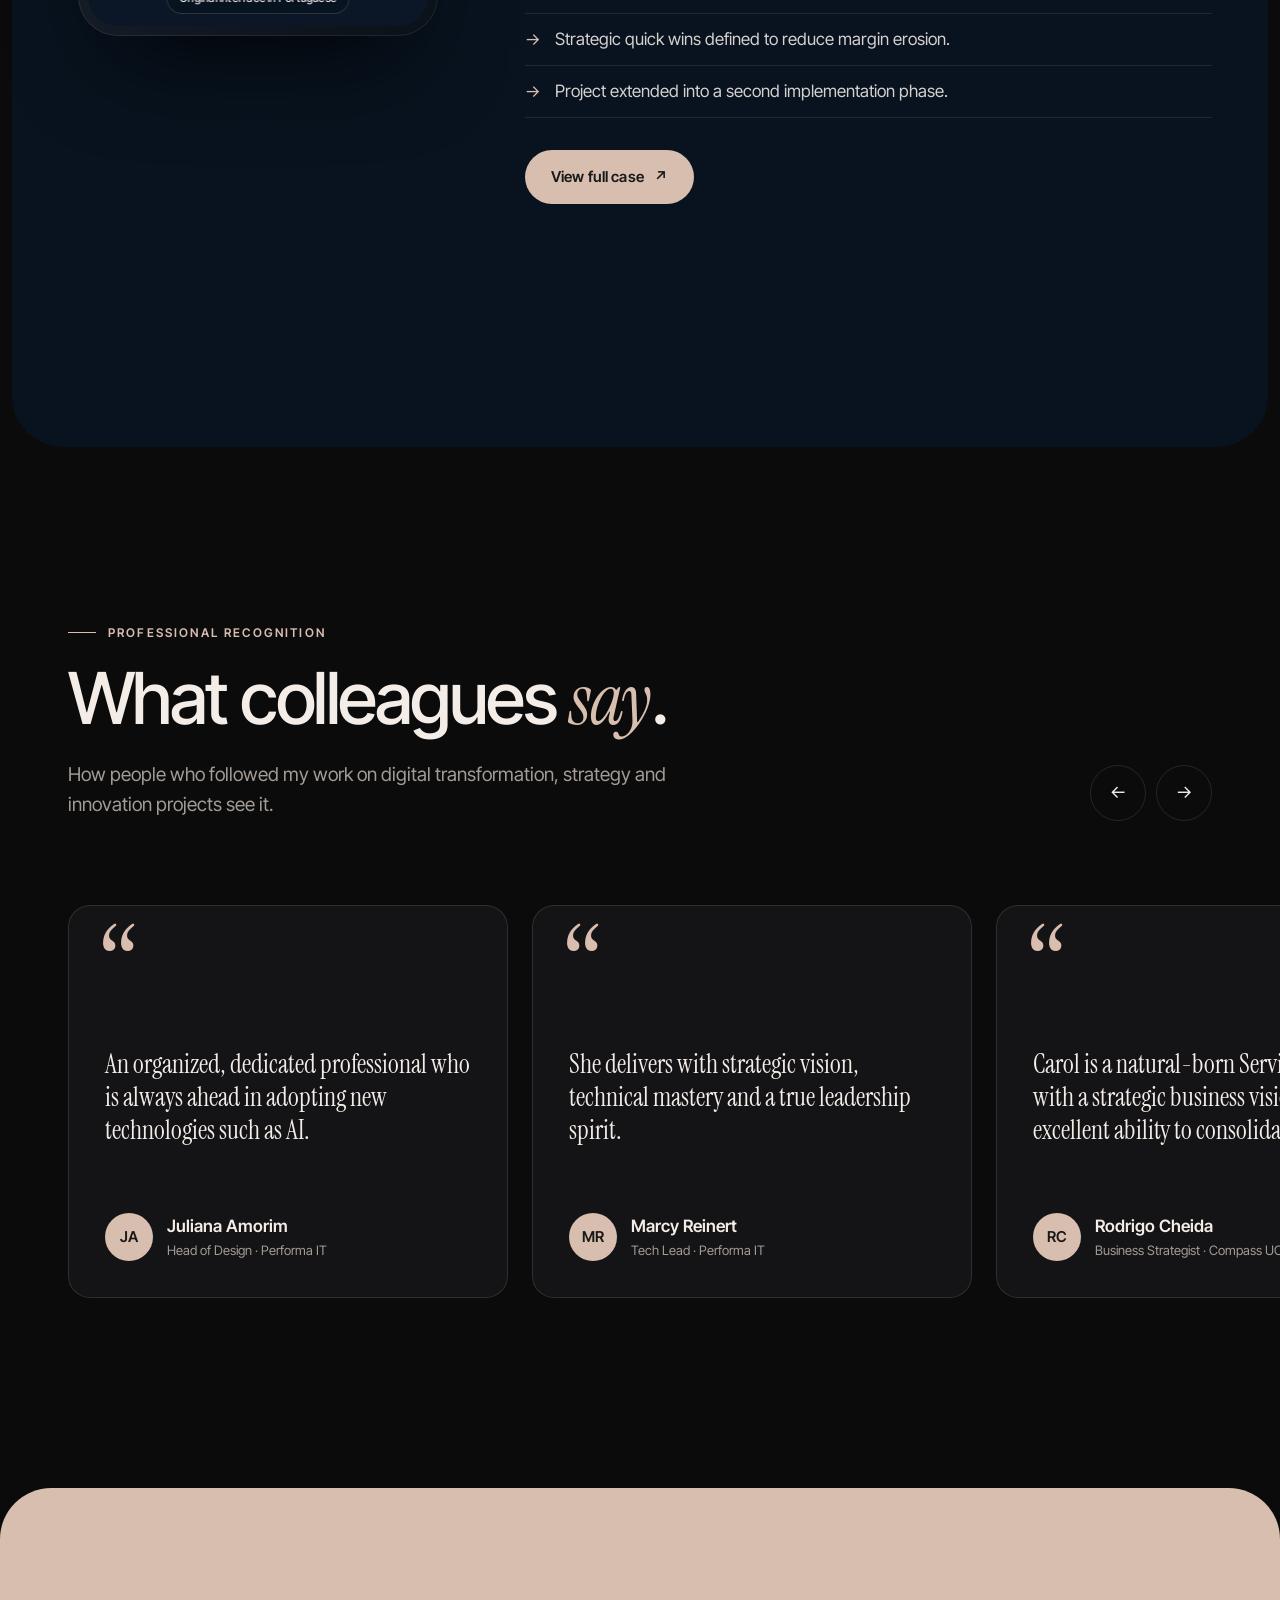
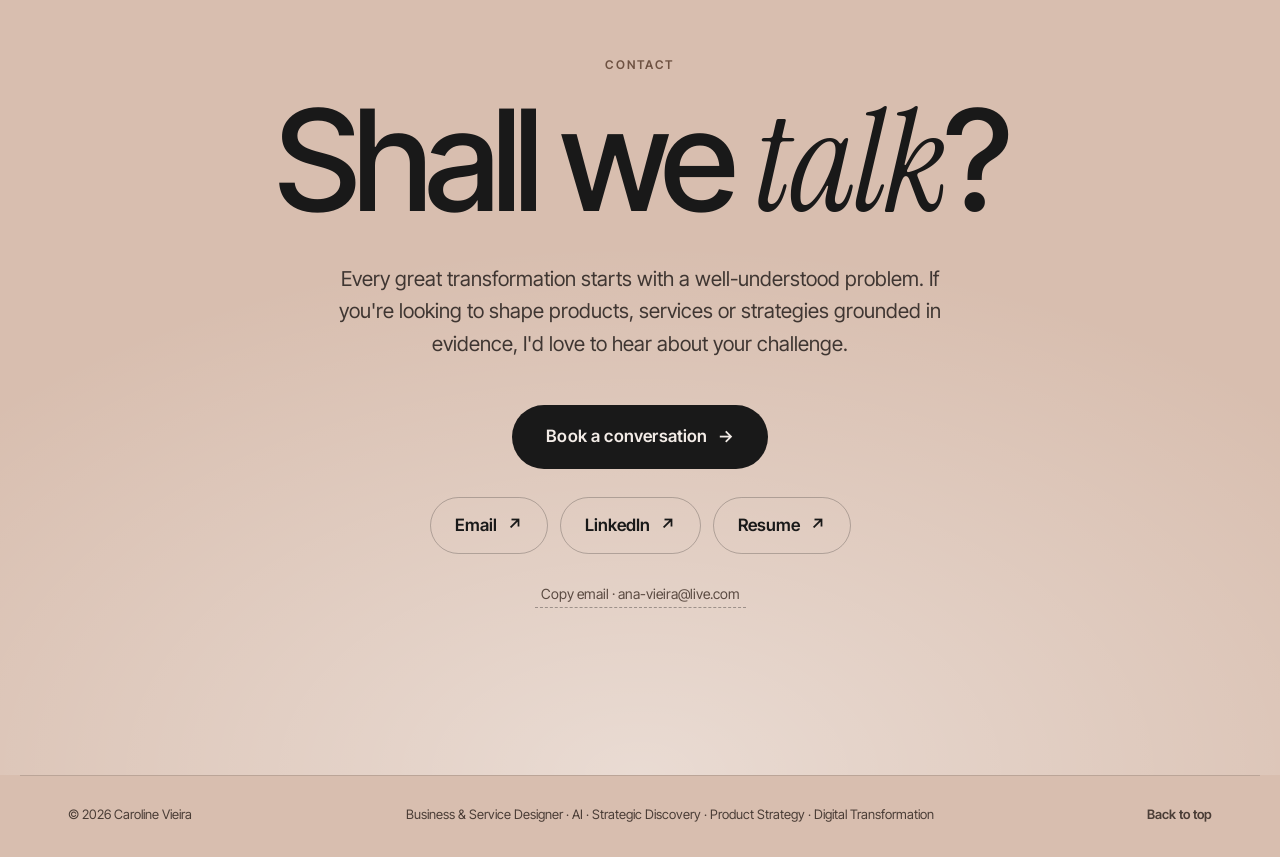
==== commit 5cc96cba: "Remove o logo cV e corrige o PDF do currículo (1 página A4) - Menu sem o logo, com os links centrali" ====
--- a/index.html
+++ b/index.html
@@ -25,7 +25,6 @@
 
   <!-- Navegação -->
   <header class="nav" id="nav">
-    <a href="#top" class="nav__logo" aria-label="Caroline Vieira">C<em>V</em></a>
     <nav class="nav__links" id="navLinks" aria-label="Principal">
       <a href="#sobre" data-i18n="nav.about">Sobre</a>
       <a href="#habilidades" data-i18n="nav.skills">Habilidades</a>
--- a/assets/css/style.css
+++ b/assets/css/style.css
@@ -115,20 +115,18 @@
 /* ---------- Navegação ---------- */
 .nav {
   position: fixed; inset: 0 0 auto; z-index: 100;
-  display: flex; align-items: center; justify-content: space-between; gap: 24px;
+  display: grid; grid-template-columns: 1fr auto 1fr; align-items: center; gap: 24px;
   padding: 18px var(--gutter);
   transition: background .4s, transform .5s var(--ease), padding .4s, border-color .4s;
   border-bottom: 1px solid transparent;
 }
 .nav.is-scrolled { background: rgba(11, 11, 12, .72); backdrop-filter: blur(16px) saturate(1.4); -webkit-backdrop-filter: blur(16px) saturate(1.4); padding-top: 12px; padding-bottom: 12px; border-color: var(--line); }
 .nav.is-hidden { transform: translateY(-100%); }
-.nav__logo { font-size: 22px; font-weight: 700; letter-spacing: -0.04em; color: var(--sand); }
-.nav__logo em { font-size: 26px; margin-left: 1px; }
-.nav__links { display: flex; gap: 6px; }
+.nav__links { grid-column: 2; display: flex; gap: 6px; }
 .nav__links a { position: relative; padding: 8px 14px; font-size: 14px; font-weight: 500; color: var(--muted); border-radius: 99px; transition: color .25s, background .25s; }
 .nav__links a:hover, .nav__links a.is-active { color: var(--ink); }
 .nav__links a.is-active { background: rgba(243, 236, 231, .07); }
-.nav__right { display: flex; align-items: center; gap: 12px; }
+.nav__right { grid-column: 3; justify-self: end; display: flex; align-items: center; gap: 12px; }
 
 .lang { position: relative; display: flex; padding: 3px; border: 1px solid var(--line); border-radius: 99px; }
 .lang button { position: relative; z-index: 1; padding: 6px 11px; font-size: 12px; font-weight: 600; letter-spacing: .08em; color: var(--muted); transition: color .3s; }
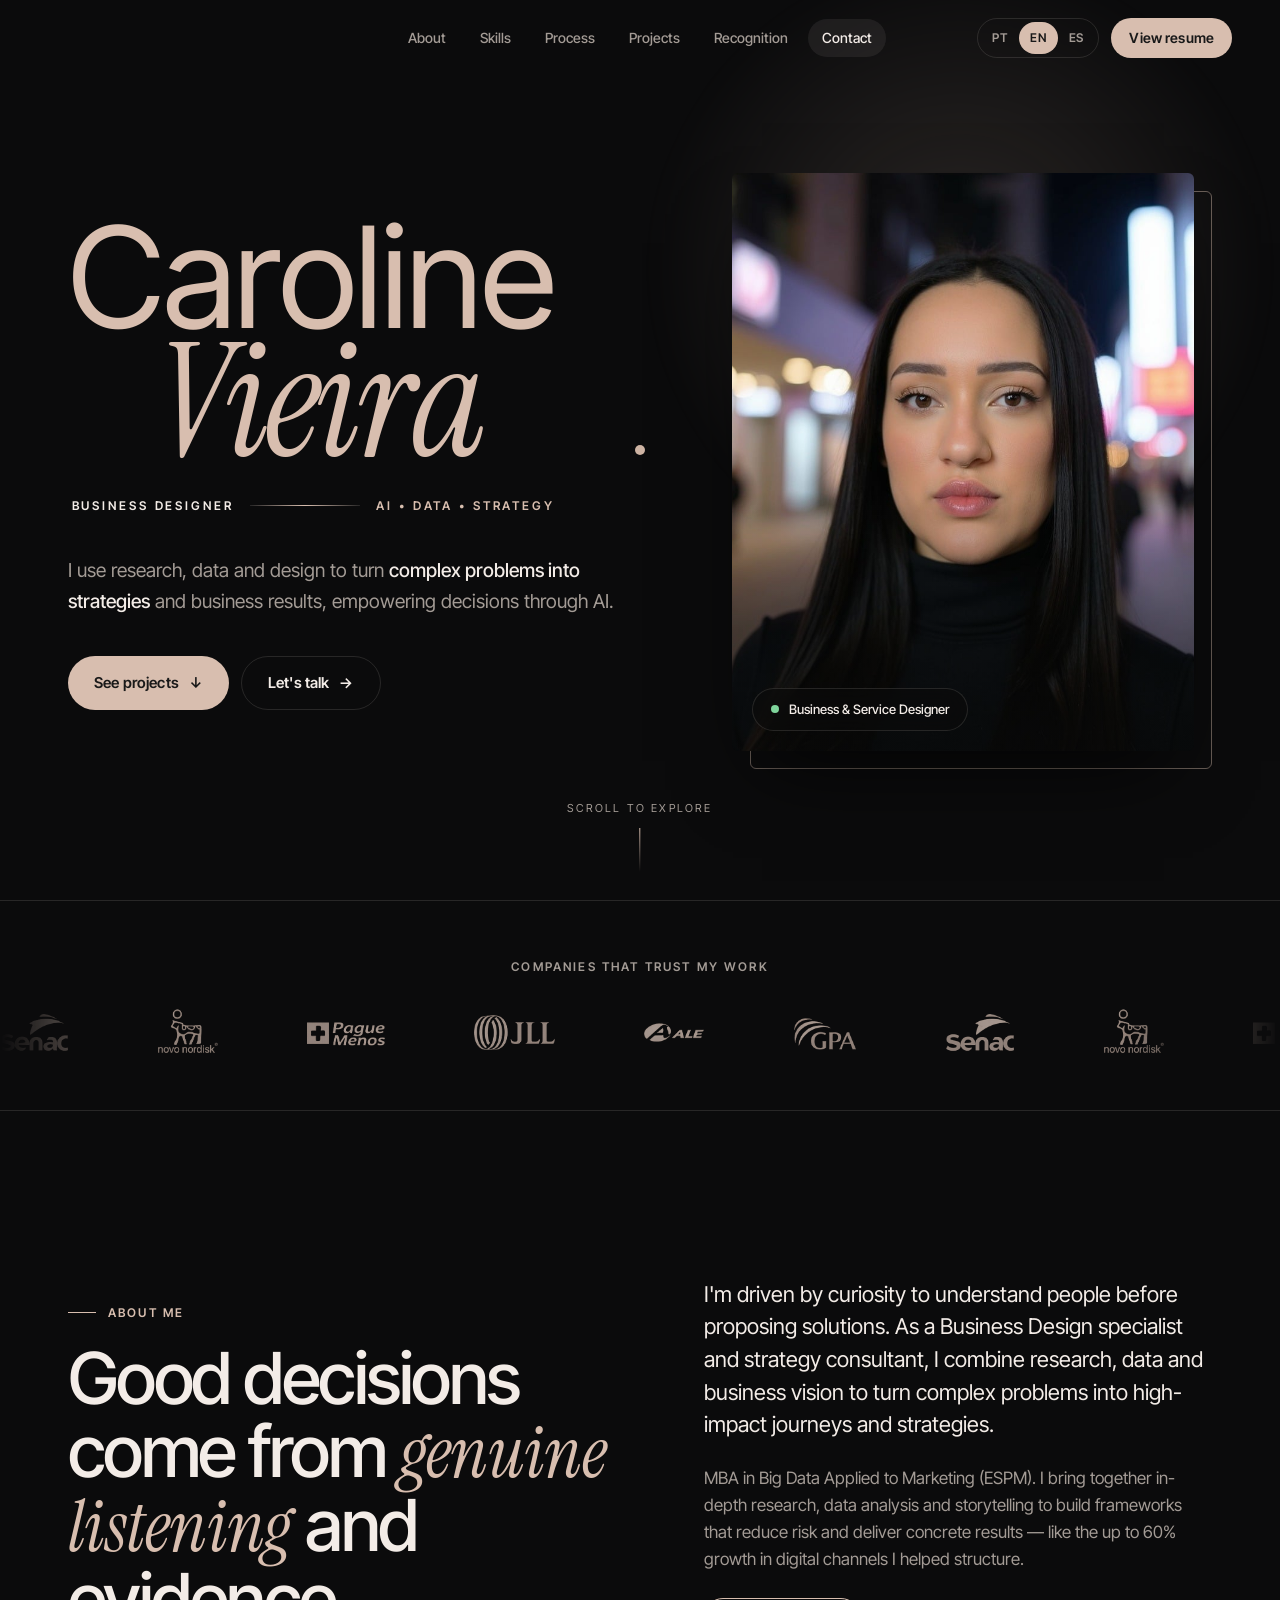
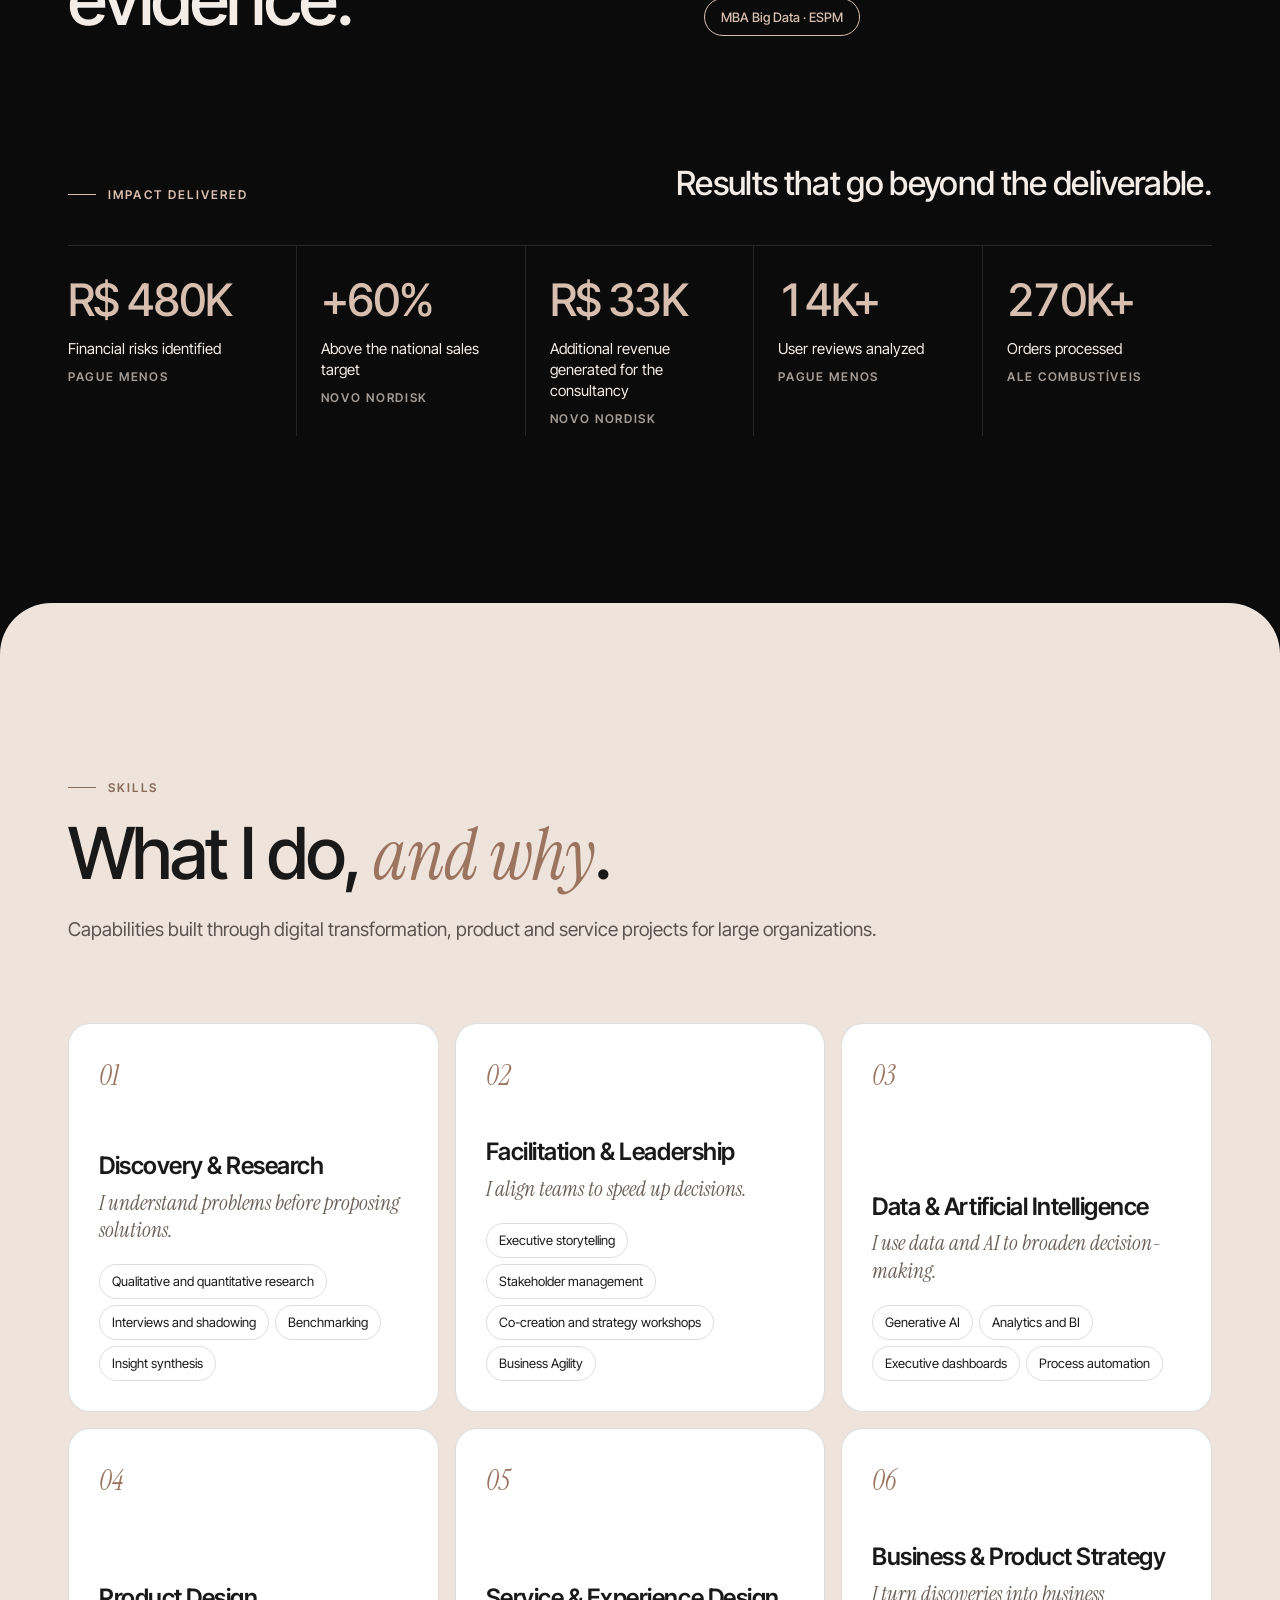
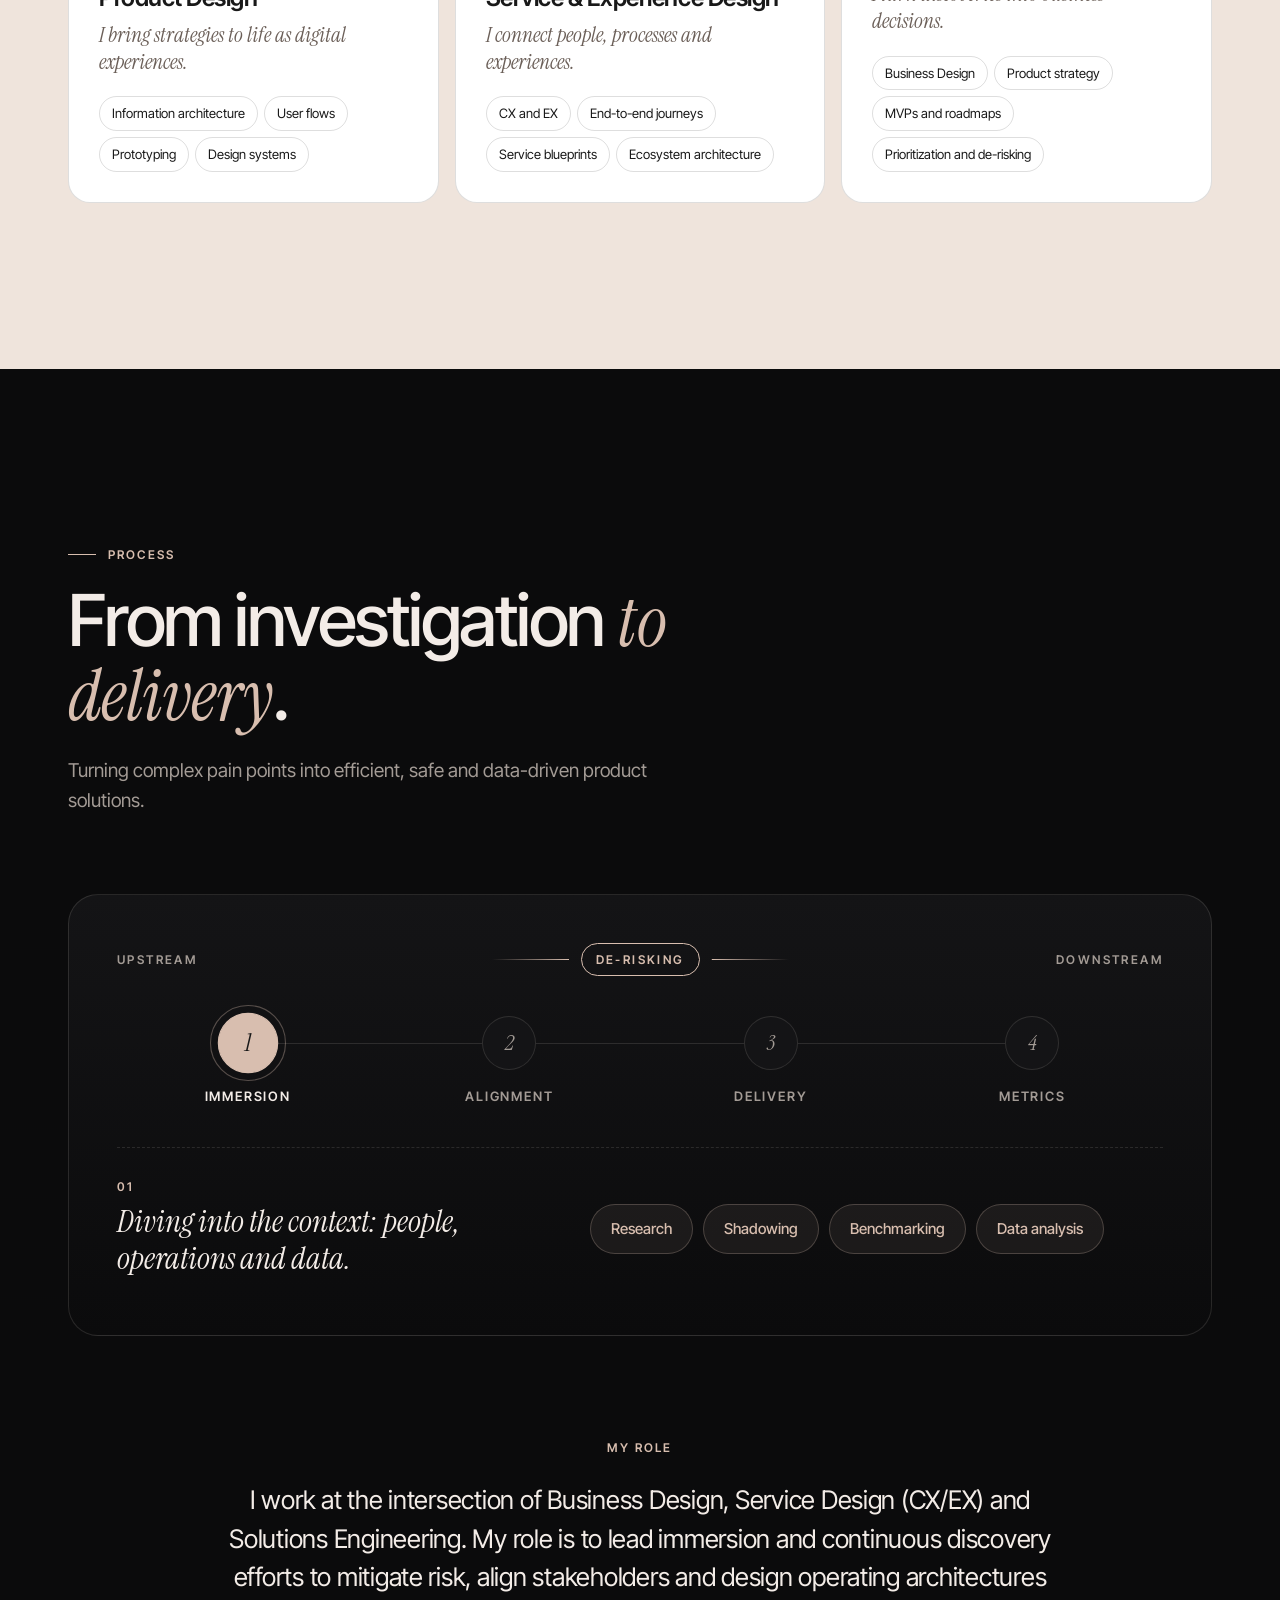
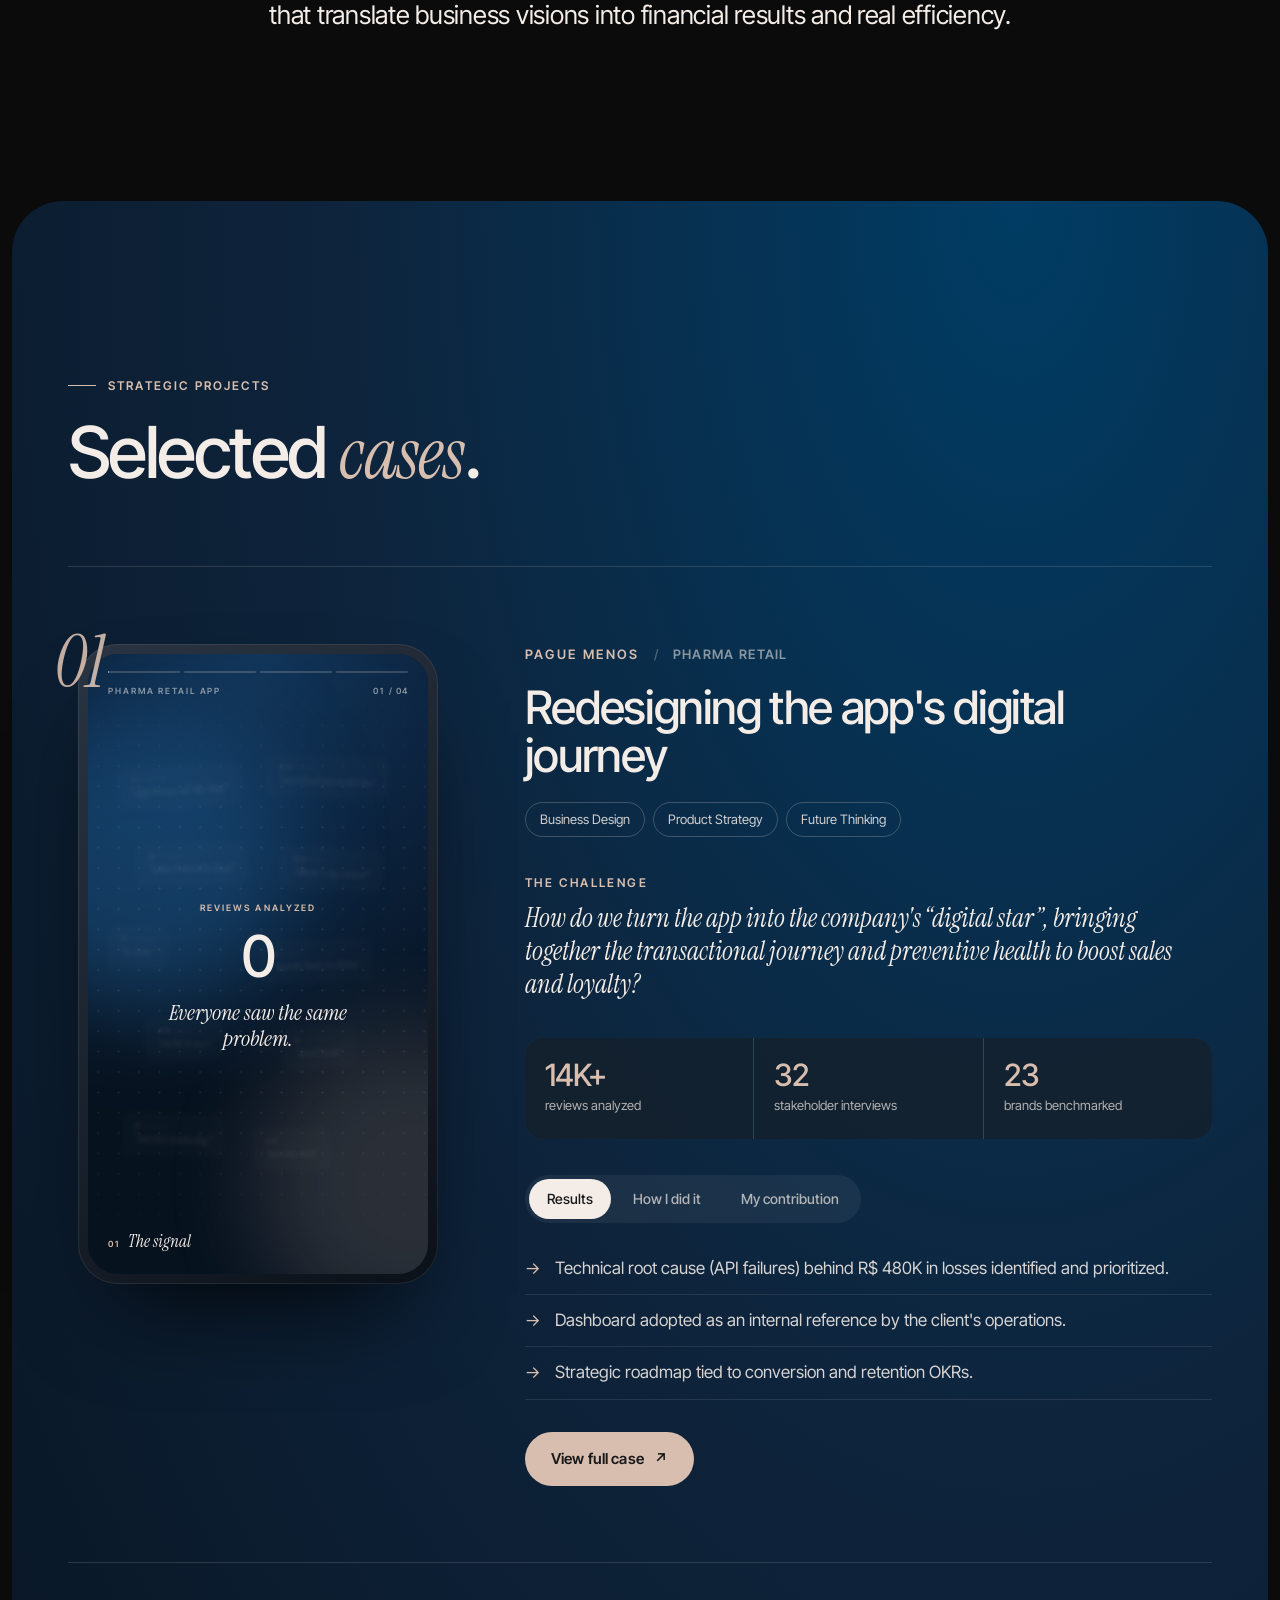
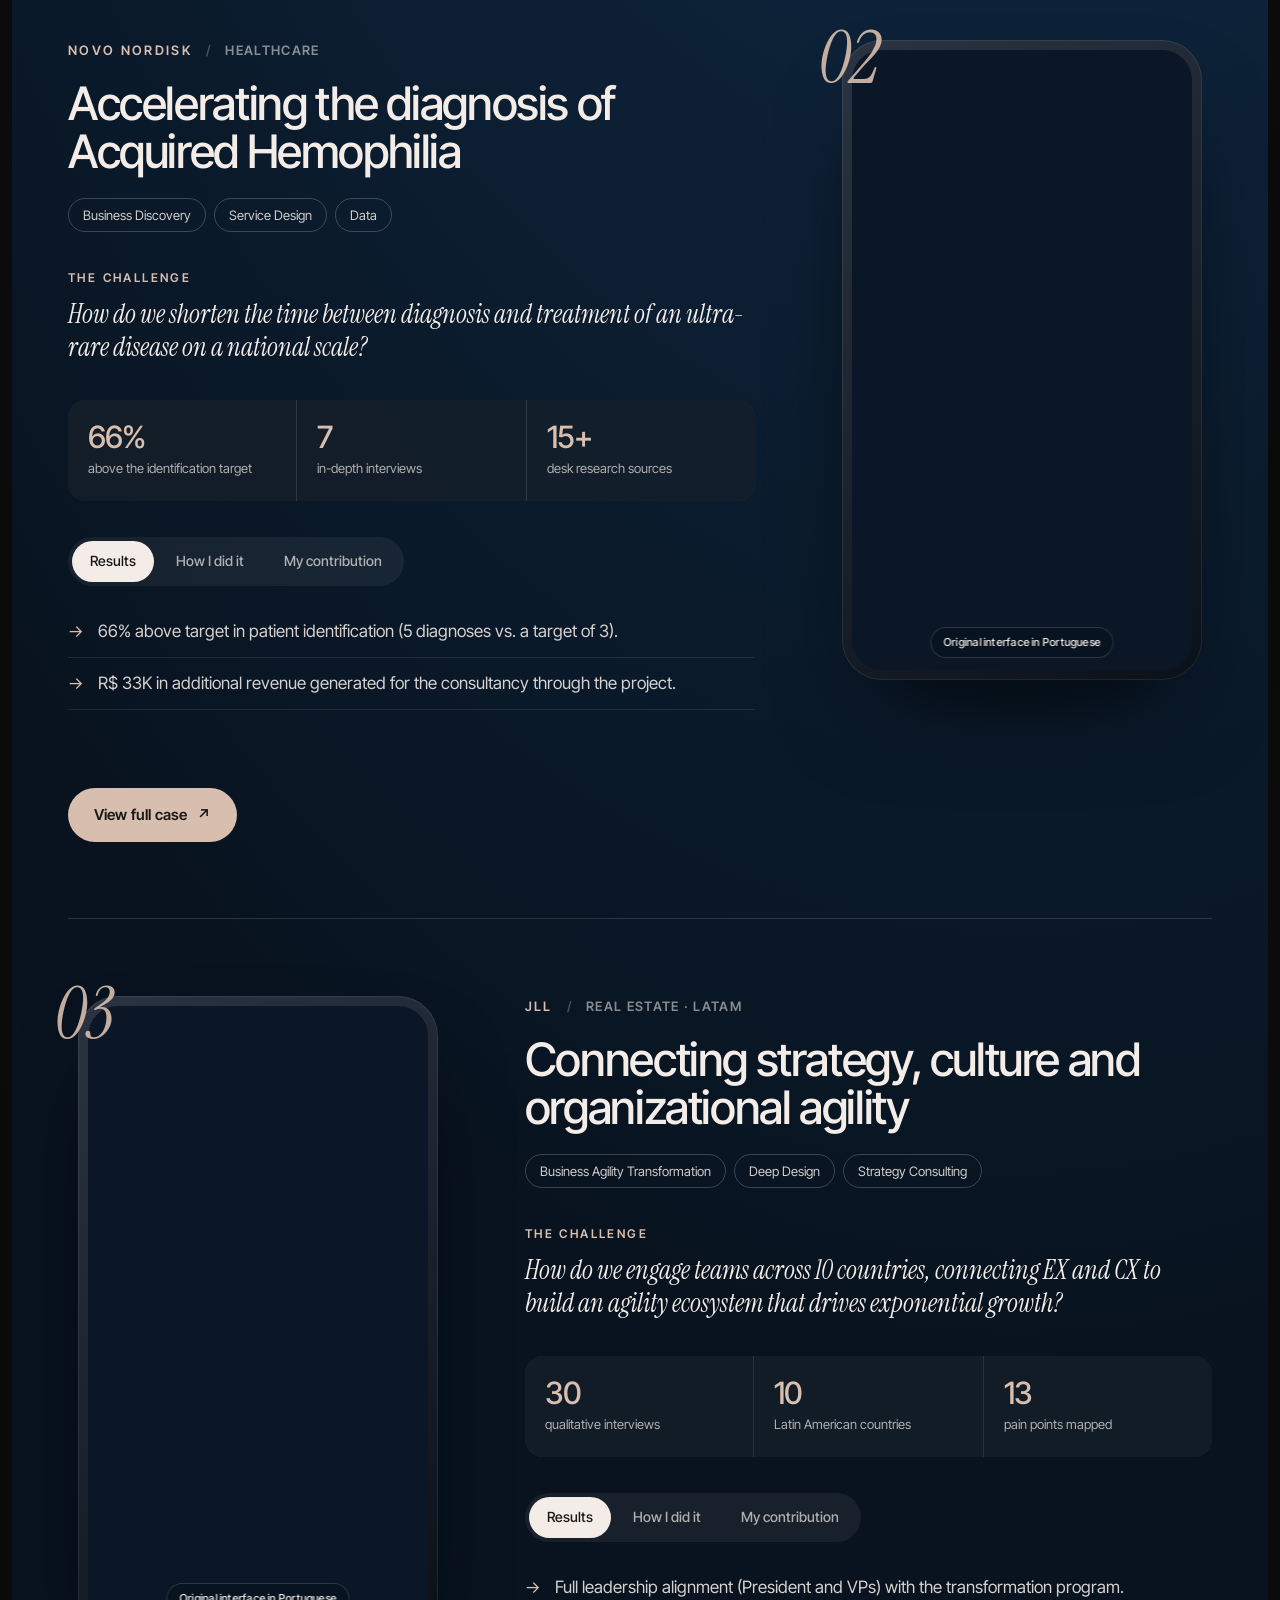
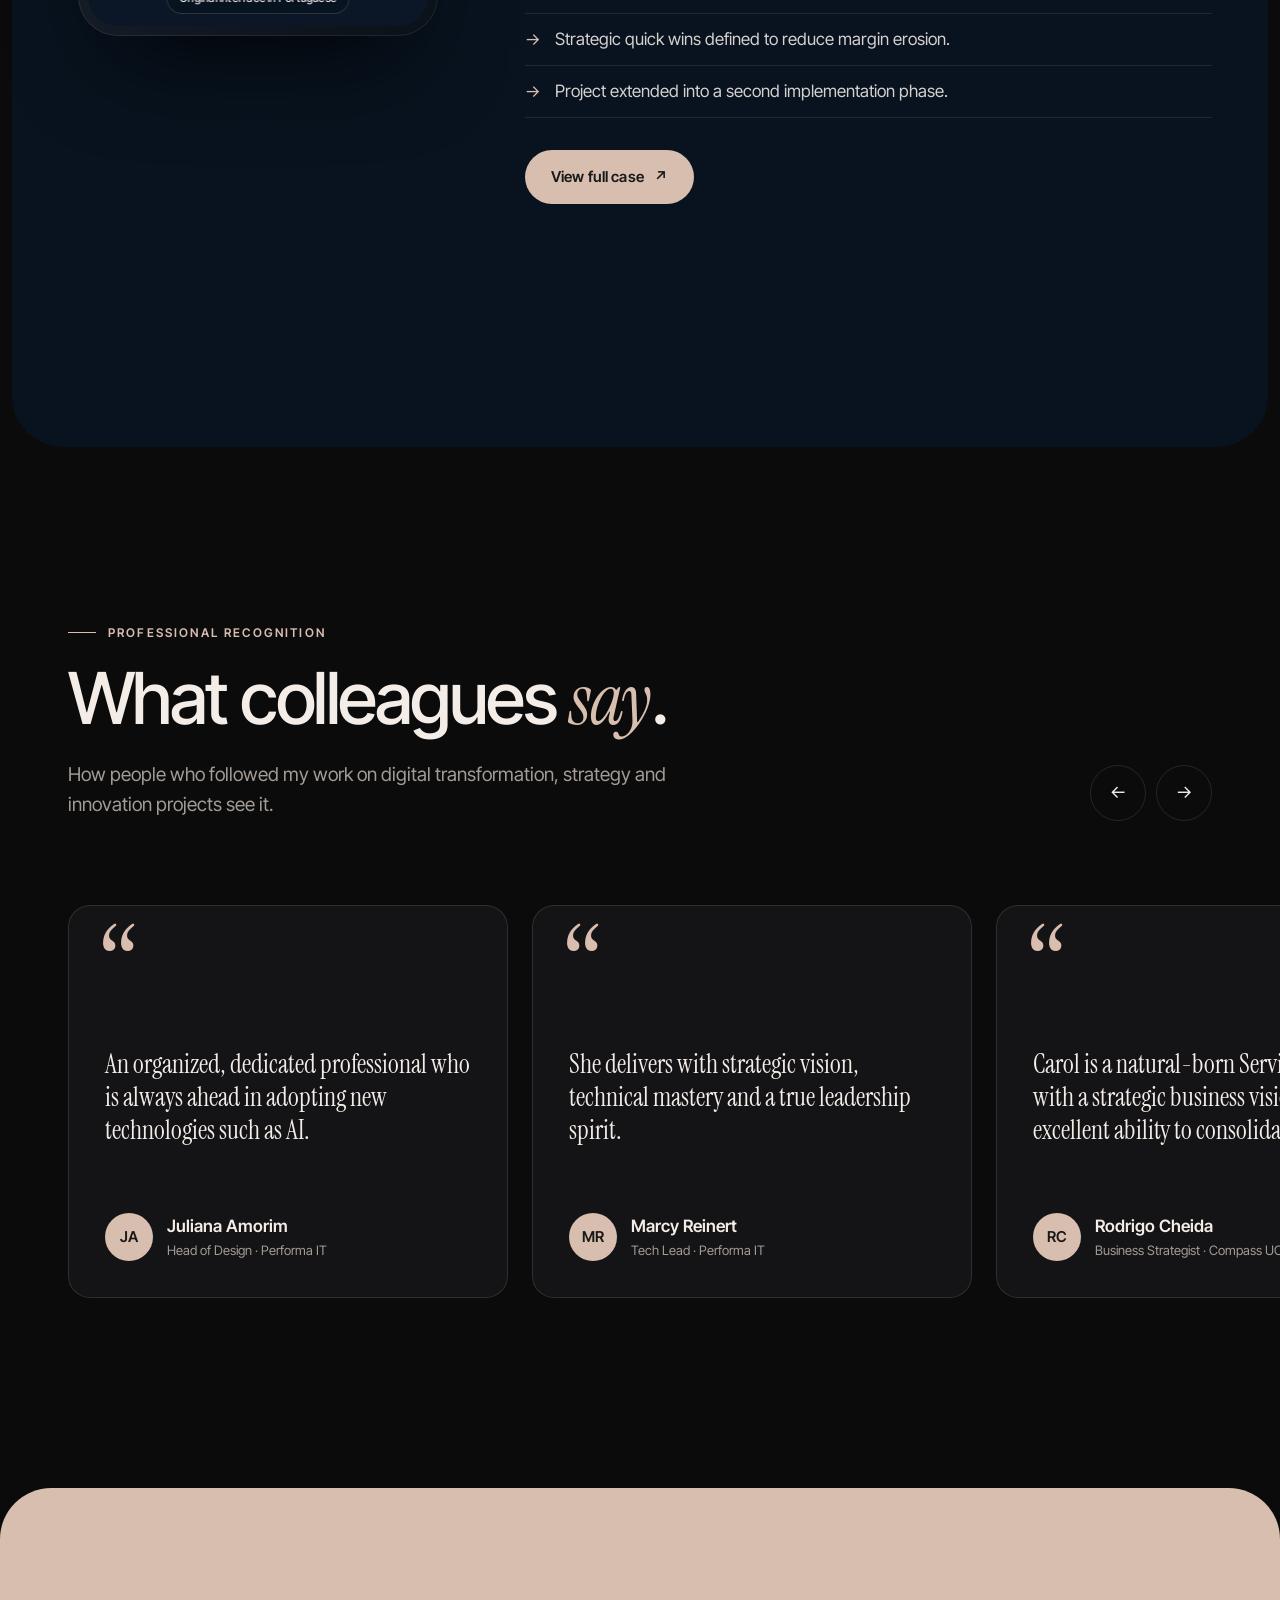
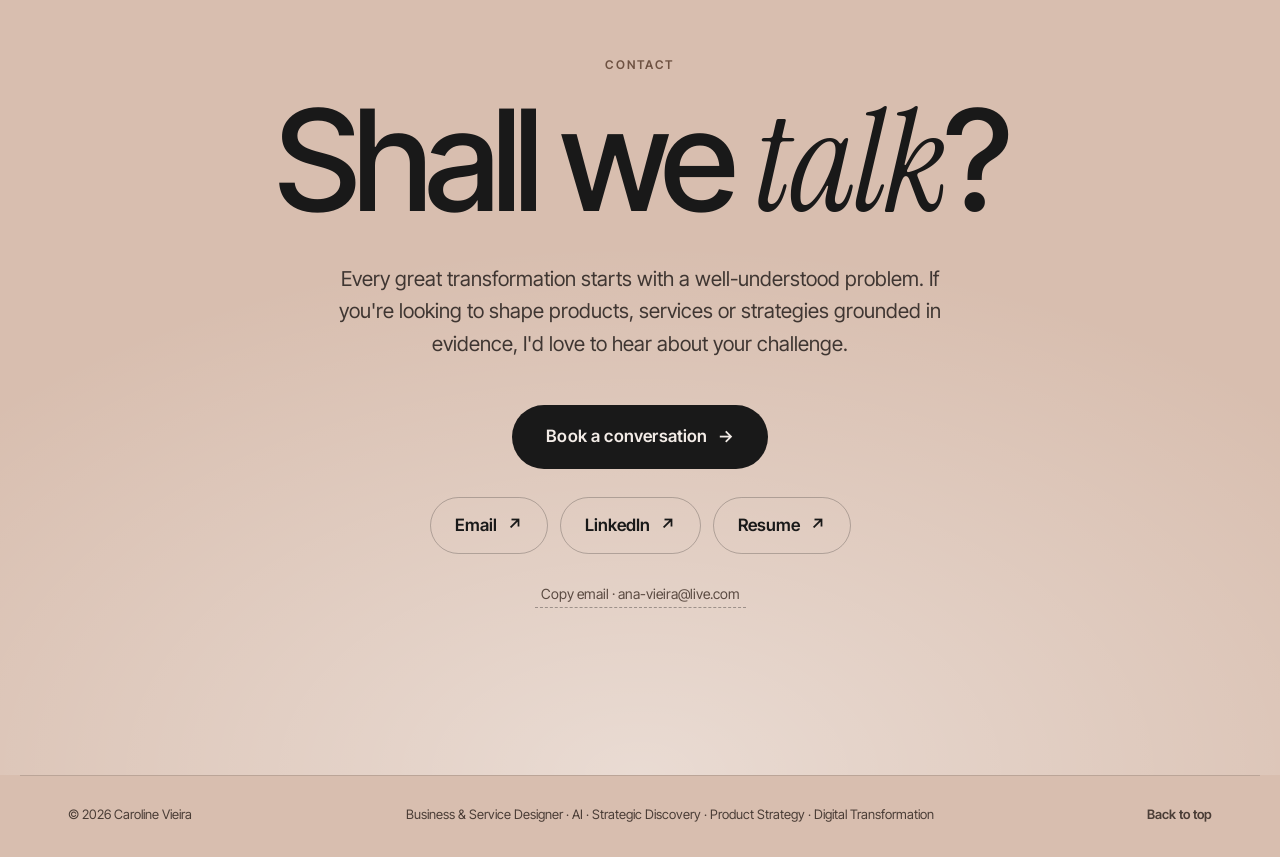
==== commit 9a915b87: "Case Pague Menos: motion em código nos 3 idiomas no lugar do vídeo Recria o vídeo do case em HTML/CS" ====
--- a/index.html
+++ b/index.html
@@ -209,6 +209,7 @@
   </footer>
 
   <script src="assets/js/i18n.js"></script>
+  <script src="assets/js/motion.js"></script>
   <script src="assets/js/main.js"></script>
 </body>
 </html>
--- a/assets/css/style.css
+++ b/assets/css/style.css
@@ -328,6 +328,107 @@
 .tabs__panel.is-active { display: block; animation: fadeUp .5s var(--ease); }
 .case__list li { position: relative; padding: 12px 0 12px 30px; border-bottom: 1px solid rgba(243, 236, 231, .1); color: rgba(243, 236, 231, .88); }
 .case__list li::before { content: "→"; position: absolute; left: 0; color: var(--sand); }
+
+/* ---------- Motion dos cases (assets/js/motion.js) ---------- */
+.cm {
+  position: relative; width: 100%; height: 100%; border-radius: 30px; overflow: hidden; isolation: isolate;
+  container-type: size; color: var(--ink); background: #0a1a2c;
+}
+.cm.is-paused, .cm.is-paused * { animation-play-state: paused !important; }
+.cm-bg { position: absolute; inset: 0; z-index: -1; background: radial-gradient(120% 70% at 50% 0%, #12365a 0%, #0c2440 45%, #07121f 100%); }
+.cm-bg::after { content: ""; position: absolute; inset: 0; background-image: radial-gradient(rgba(243, 236, 231, .07) 1px, transparent 1px); background-size: 6cqw 6cqw; -webkit-mask: linear-gradient(transparent, #000 30%, #000 70%, transparent); mask: linear-gradient(transparent, #000 30%, #000 70%, transparent); }
+.cm-bg i { position: absolute; width: 90cqw; height: 90cqw; border-radius: 50%; filter: blur(14cqw); opacity: .5; animation: cmOrb 14s ease-in-out infinite alternate; }
+.cm-bg i:first-child { left: -30cqw; top: 8cqh; background: #1d5a8e; }
+.cm-bg i:last-child { right: -40cqw; bottom: -10cqh; background: rgba(216, 190, 175, .35); animation-duration: 18s; animation-direction: alternate-reverse; }
+@keyframes cmOrb { to { transform: translate(18cqw, 14cqh) scale(1.15); } }
+
+.cm-top { position: absolute; inset: 0 0 auto; padding: 5cqw 6cqw 0; z-index: 2; }
+.cm-bars { display: flex; gap: 1.2cqw; margin-bottom: 3.4cqw; }
+.cm-bars span { flex: 1; height: 2px; border-radius: 2px; background: rgba(243, 236, 231, .18); overflow: hidden; }
+.cm-bars i { display: block; height: 100%; background: var(--sand); transform-origin: 0 50%; transform: scaleX(0); }
+.cm-top p { display: flex; justify-content: space-between; font-size: 2.5cqw; font-weight: 600; letter-spacing: .22em; text-transform: uppercase; color: rgba(243, 236, 231, .55); }
+.cm-count { font-variant-numeric: tabular-nums; letter-spacing: .12em; }
+.cm-chapter { position: absolute; left: 6cqw; bottom: 5.5cqw; z-index: 2; display: flex; align-items: baseline; gap: 2.4cqw; font-family: var(--serif); font-style: italic; font-size: 5cqw; color: var(--ink); }
+.cm-chapter span { font-family: var(--sans); font-style: normal; font-size: 2.5cqw; font-weight: 600; letter-spacing: .2em; color: var(--sand); }
+
+.cm-stage { position: absolute; inset: 15cqh 6cqw 11cqh; transition: opacity .45s var(--ease), filter .45s var(--ease), transform .45s var(--ease); }
+.cm-stage.is-out { opacity: 0; filter: blur(8px); transform: scale(.98); }
+.cm-center { position: relative; z-index: 1; height: 100%; display: flex; flex-direction: column; align-items: center; justify-content: center; gap: 4cqw; text-align: center; }
+.cm em { color: var(--sand); }
+
+/* entrada padrão: sobe, desfoca → foca */
+.cm-label, .cm-statement, .cm-w, .cm-review, .cm-from, .cm-arrow, .cm-to, .cm-title, .cm-row, .cm-node, .cm-kpi, .cm-hero-num .cm-num {
+  opacity: 0; animation: cmIn .9s var(--ease) var(--d, 0ms) forwards;
+}
+@keyframes cmIn { from { opacity: 0; transform: translateY(2.4cqw); filter: blur(6px); } to { opacity: 1; transform: none; filter: none; } }
+.cm-w { display: inline-block; }
+.cm-label { font-size: 2.6cqw; font-weight: 600; letter-spacing: .24em; text-transform: uppercase; color: var(--sand); }
+.cm-num { font-size: 17cqw; line-height: 1; font-weight: 500; letter-spacing: -0.04em; font-variant-numeric: tabular-nums; color: var(--ink); }
+.cm-statement { font-family: var(--serif); font-style: italic; font-size: 6.4cqw; line-height: 1.2; max-width: 70cqw; }
+
+/* 01 · comentários que se acumulam e depois recuam */
+.cm-reviews { position: absolute; inset: 0; }
+.cm-review {
+  position: absolute; left: var(--x); top: var(--y); max-width: 40cqw; padding: 2cqw 2.8cqw; border-radius: 2.4cqw;
+  font-family: var(--serif); font-style: italic; font-size: 3.4cqw; line-height: 1.2; color: rgba(243, 236, 231, .9);
+  background: rgba(243, 236, 231, .06); border: 1px solid rgba(243, 236, 231, .1); backdrop-filter: blur(4px); -webkit-backdrop-filter: blur(4px);
+  rotate: var(--r);
+  animation: cmIn .8s var(--ease) var(--d) forwards, cmDim 1s var(--ease) 2700ms forwards, cmDrift 5s ease-in-out var(--d) infinite alternate;
+}
+@keyframes cmDrift { to { translate: 0 -2cqw; } }
+@keyframes cmDim { to { opacity: .16; filter: blur(2px); transform: scale(.94); } }
+.cm-stars { display: block; font-style: normal; font-size: 2.4cqw; letter-spacing: .1em; color: var(--sand); margin-bottom: .8cqw; }
+.cm-stars i { font-style: normal; color: rgba(243, 236, 231, .2); }
+.cm-hero-num .cm-num { --d: 2900ms; }
+
+/* 02 · a pergunta e a virada */
+.cm-question { font-family: var(--serif); font-size: 7.6cqw; line-height: 1.15; letter-spacing: -0.01em; }
+.cm-shift { display: flex; flex-direction: column; align-items: center; gap: 1.6cqw; margin-top: 4cqw; }
+.cm-from { position: relative; font-size: 3.4cqw; color: rgba(243, 236, 231, .5); }
+.cm-from::after { content: ""; position: absolute; left: -4%; right: -4%; top: 52%; height: 1px; background: var(--sand); transform: scaleX(0); transform-origin: 0 50%; animation: cmStrike .6s var(--ease) calc(var(--d) + 500ms) forwards; }
+@keyframes cmStrike { to { transform: scaleX(1); } }
+.cm-arrow { color: var(--sand); font-size: 3.4cqw; }
+.cm-to { font-size: 3.8cqw; font-weight: 600; padding: 2cqw 4cqw; border-radius: 99px; background: var(--sand); color: var(--dark-ink); }
+
+/* 03 · do caos à estrutura */
+.cm-method { height: 100%; display: flex; flex-direction: column; text-align: center; }
+.cm-title { font-family: var(--serif); font-style: italic; font-size: 7cqw; margin: 1.6cqw 0 5cqw; }
+.cm-board { position: relative; flex: 1; display: grid; grid-template-rows: repeat(3, 1fr); }
+.cm-row {
+  position: relative; margin: 1.4cqh 0; padding: 2.6cqw 3cqw 0 16%; border-radius: 3cqw; text-align: left;
+  background: rgba(243, 236, 231, .045); border: 1px solid rgba(216, 190, 175, .2);
+}
+.cm-row b { position: absolute; left: 4.5%; top: 50%; transform: translateY(-50%); font-family: var(--serif); font-style: italic; font-weight: 400; font-size: 6cqw; color: var(--sand); }
+.cm-row span { display: block; font-size: 3.5cqw; font-weight: 500; }
+.cm-row small { display: block; font-size: 2.2cqw; font-weight: 600; letter-spacing: .2em; text-transform: uppercase; color: var(--muted); margin-bottom: .4cqw; }
+.cm-dots { position: absolute; inset: 0; pointer-events: none; }
+.cm-dot {
+  position: absolute; left: var(--x0); top: var(--y0); width: 1.4cqw; height: 1.4cqw; margin: -.7cqw 0 0 -.7cqw; border-radius: 50%;
+  background: var(--sand); box-shadow: 0 0 2cqw rgba(216, 190, 175, .6); opacity: 0;
+  animation: cmFade .5s var(--ease) var(--d) forwards, cmGather 1.3s cubic-bezier(.65, 0, .25, 1) calc(1300ms + var(--d)) both;
+}
+@keyframes cmFade { to { opacity: .9; } }
+@keyframes cmGather { from { left: var(--x0); top: var(--y0); } to { left: var(--x1); top: var(--y1); } }
+
+/* 04 · roadmap */
+.cm-road { gap: 5cqw; }
+.cm-line { position: relative; width: 78%; height: 16cqw; margin-top: 2cqw; }
+.cm-line > i { position: absolute; left: 0; right: 0; top: 50%; height: 1px; background: linear-gradient(90deg, var(--sand), rgba(216, 190, 175, .3)); transform: scaleX(0); transform-origin: 0 50%; animation: cmStrike 1.2s var(--ease) 300ms forwards; }
+.cm-node { position: absolute; left: var(--p); top: 0; bottom: 0; width: 0; display: flex; flex-direction: column; align-items: center; justify-content: space-between; }
+.cm-node b { position: absolute; top: 50%; width: 3cqw; height: 3cqw; margin-top: -1.5cqw; border-radius: 50%; background: #0c2440; border: 1px solid var(--sand); box-shadow: 0 0 0 1.4cqw rgba(216, 190, 175, .08); }
+.cm-node:first-of-type b { background: var(--sand); }
+.cm-node small { font-size: 2.5cqw; font-weight: 600; letter-spacing: .16em; text-transform: uppercase; white-space: nowrap; color: var(--ink); }
+.cm-node em { font-size: 4cqw; }
+.cm-kpis { display: grid; grid-template-columns: 1fr 1fr; gap: 3cqw; width: 100%; }
+.cm-kpi { padding: 4cqw 3cqw; border-radius: 3.4cqw; background: rgba(243, 236, 231, .06); border: 1px solid rgba(216, 190, 175, .22); }
+.cm-kpi .cm-num { font-size: 10cqw; color: var(--sand); }
+.cm-kpi small { display: block; margin-top: 1.4cqw; font-size: 2.4cqw; font-weight: 600; letter-spacing: .2em; text-transform: uppercase; color: var(--muted); }
+.cm-closing { font-family: var(--serif); font-size: 6cqw; line-height: 1.2; max-width: 80cqw; }
+
+@media (prefers-reduced-motion: reduce) {
+  .cm * { animation-duration: 1ms !important; animation-delay: 0ms !important; }
+  .cm-bg i { animation: none !important; }
+}
 
 /* ---------- Depoimentos ---------- */
 .slider-ctrl { display: flex; gap: 10px; flex-shrink: 0; }
